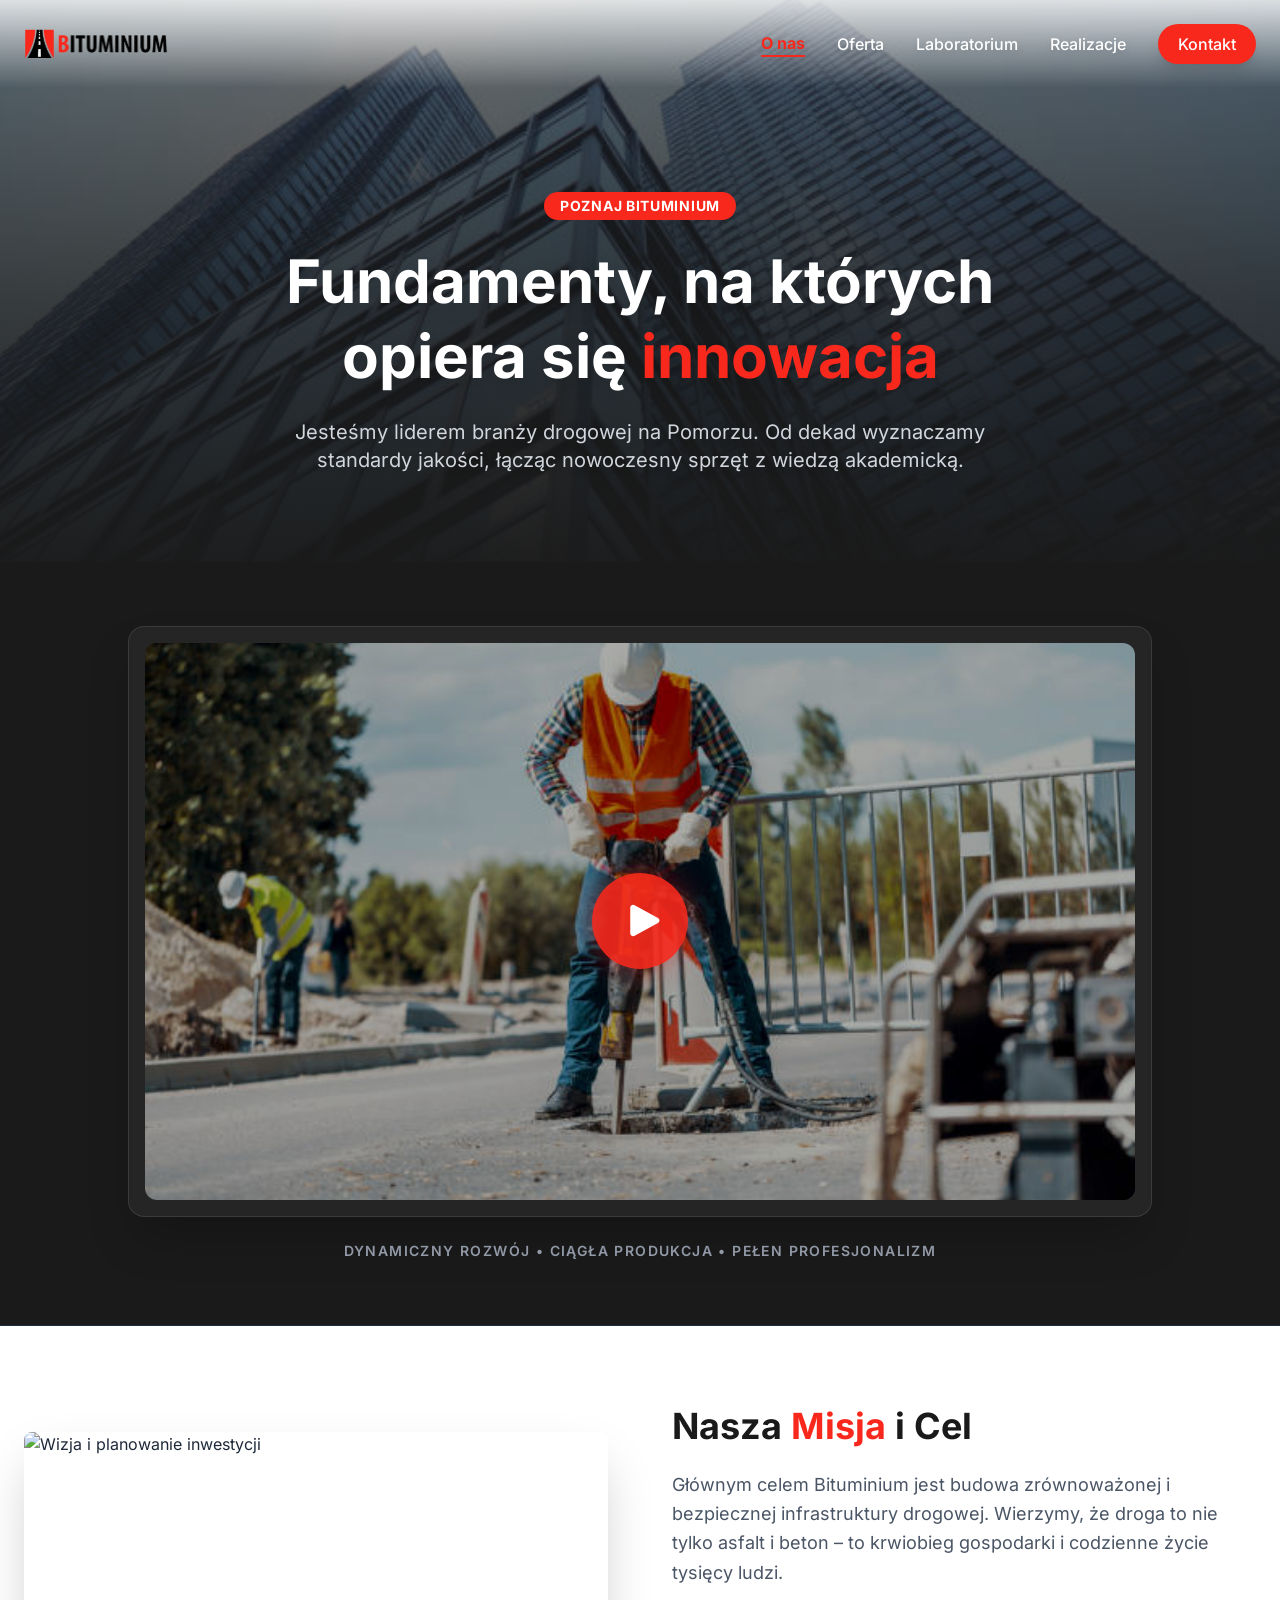
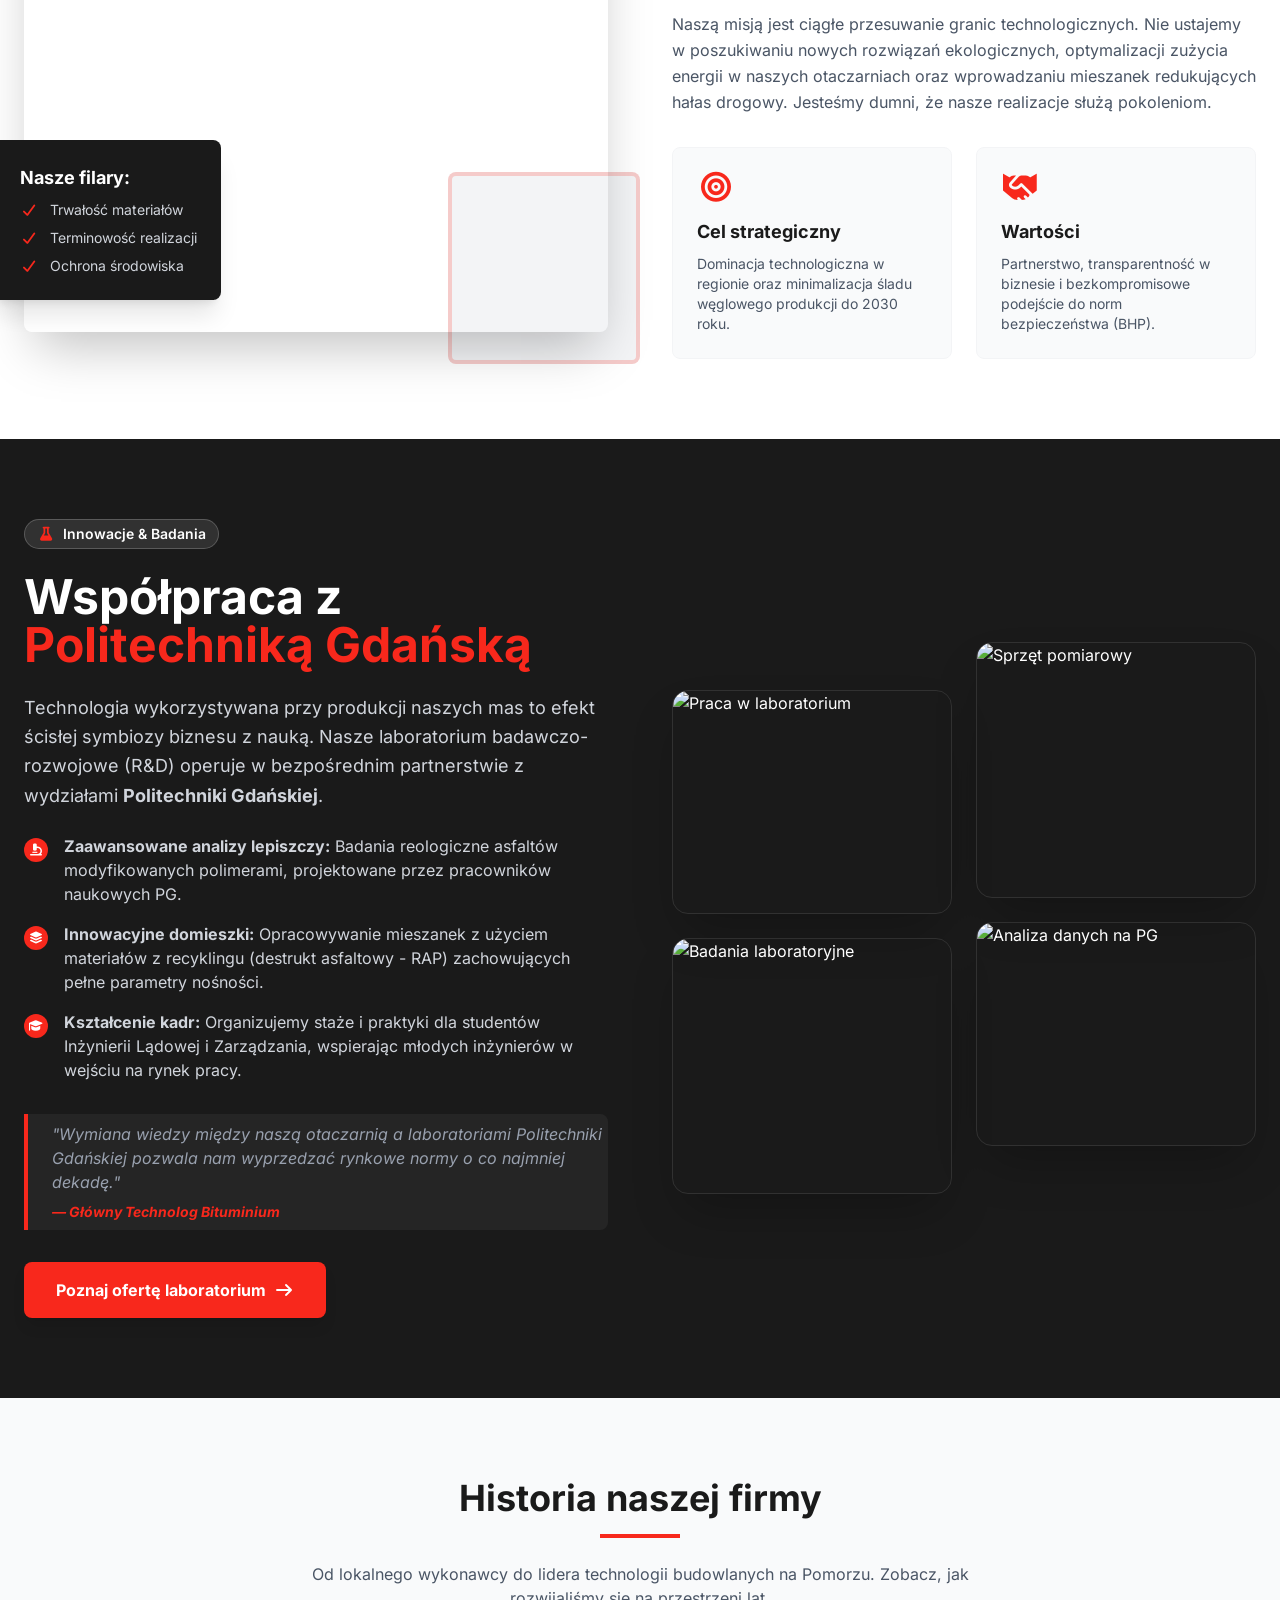
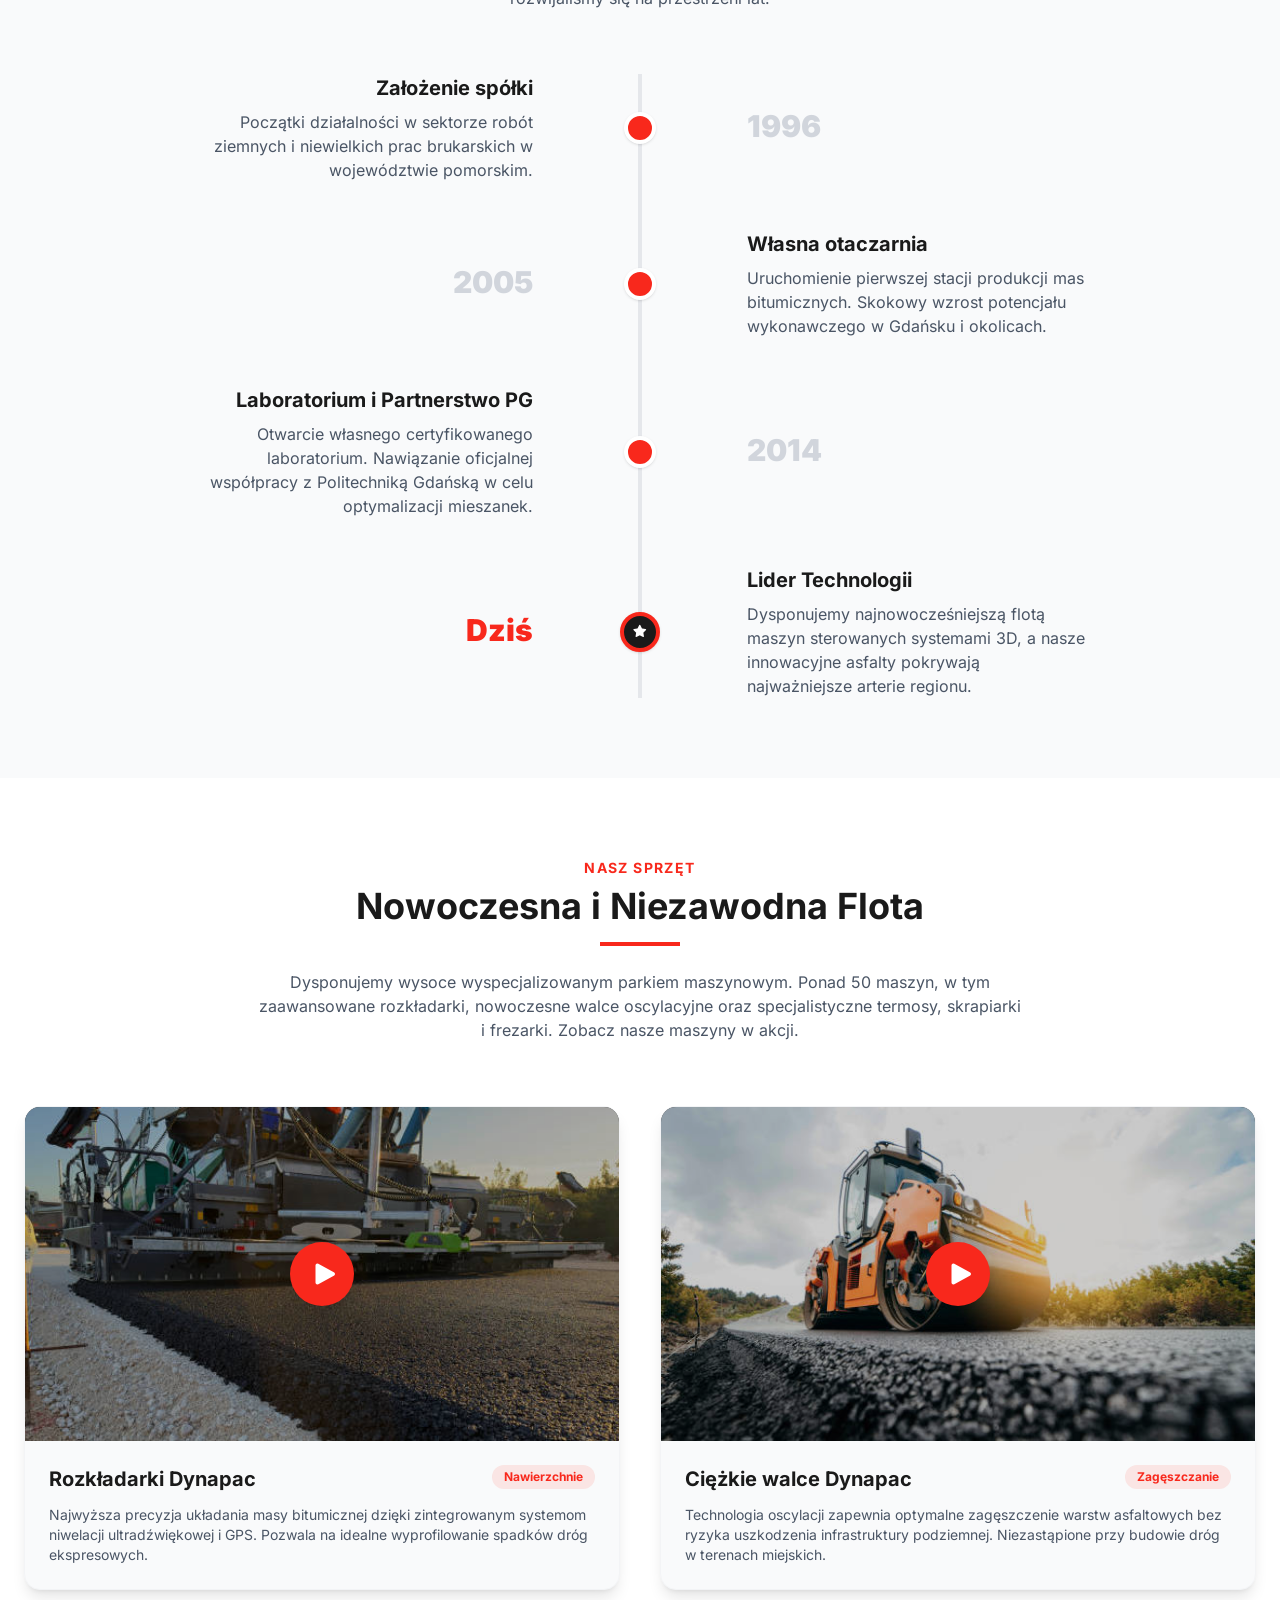
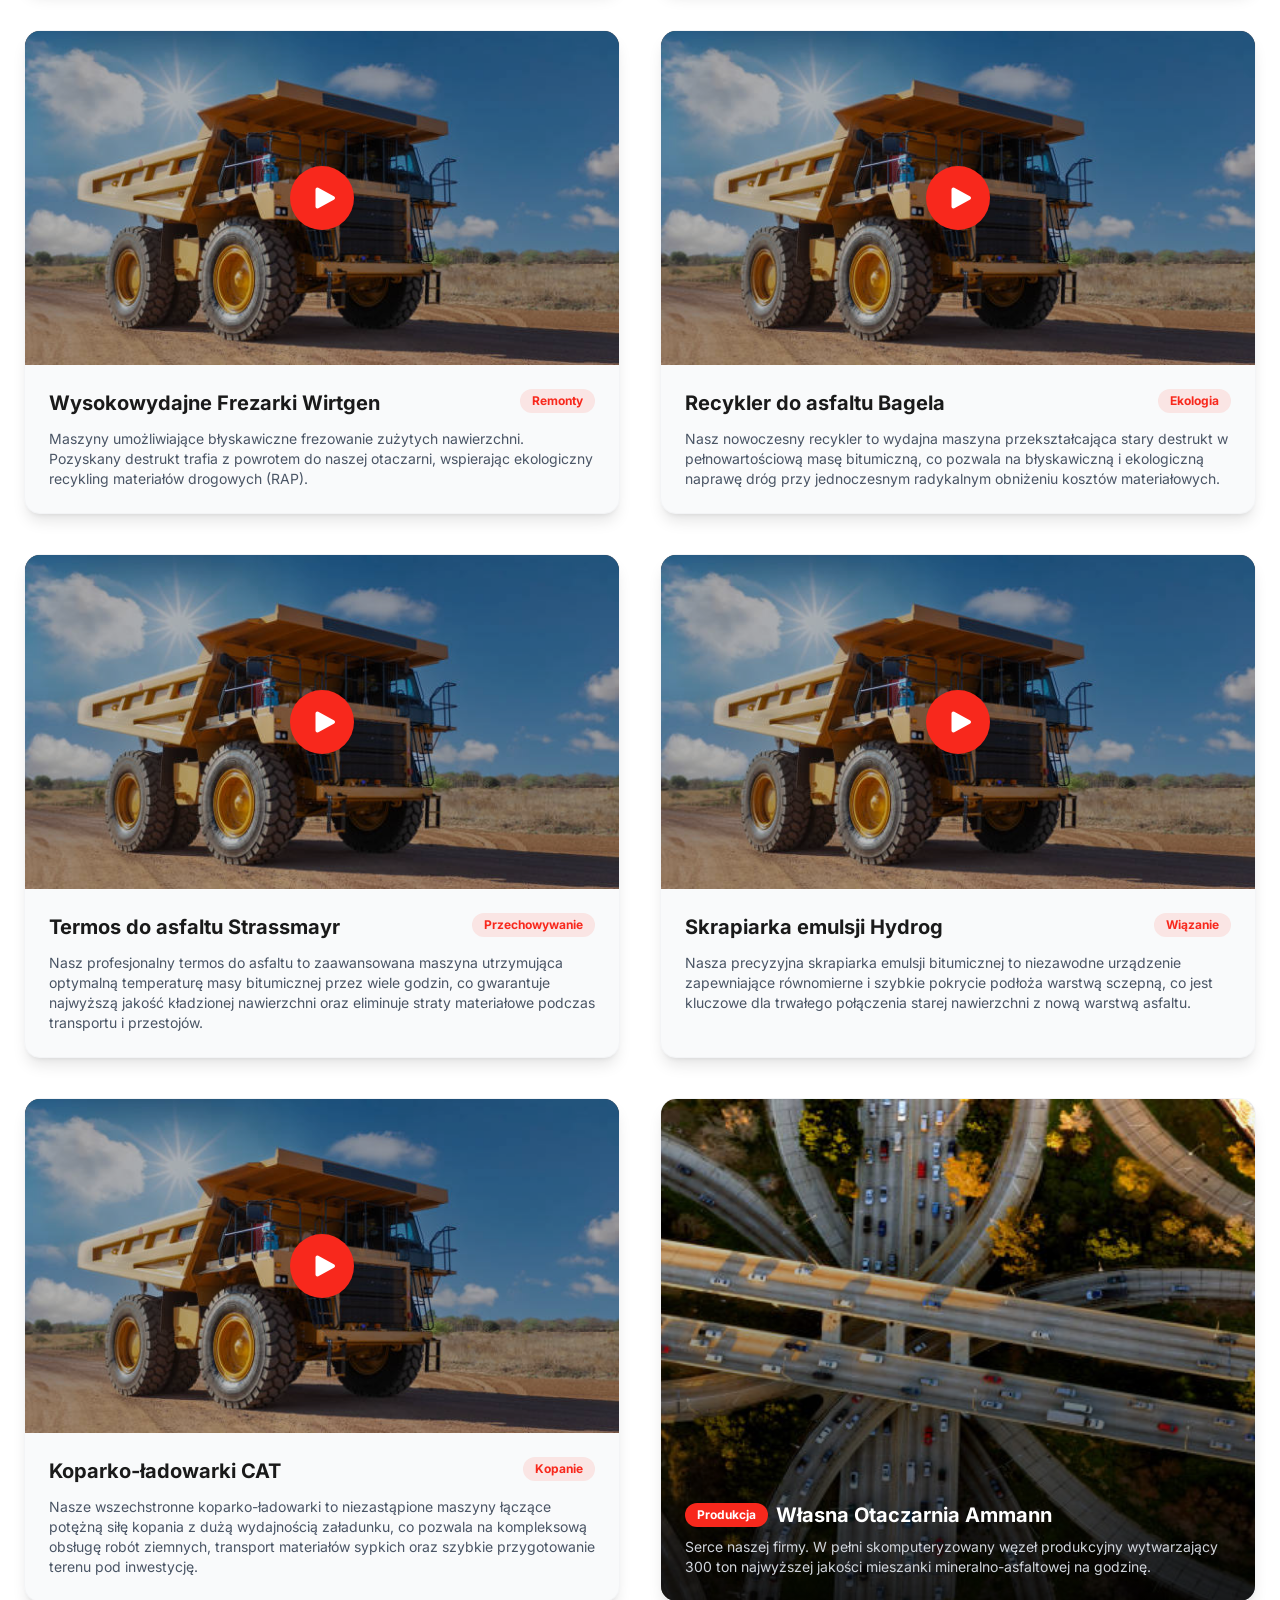
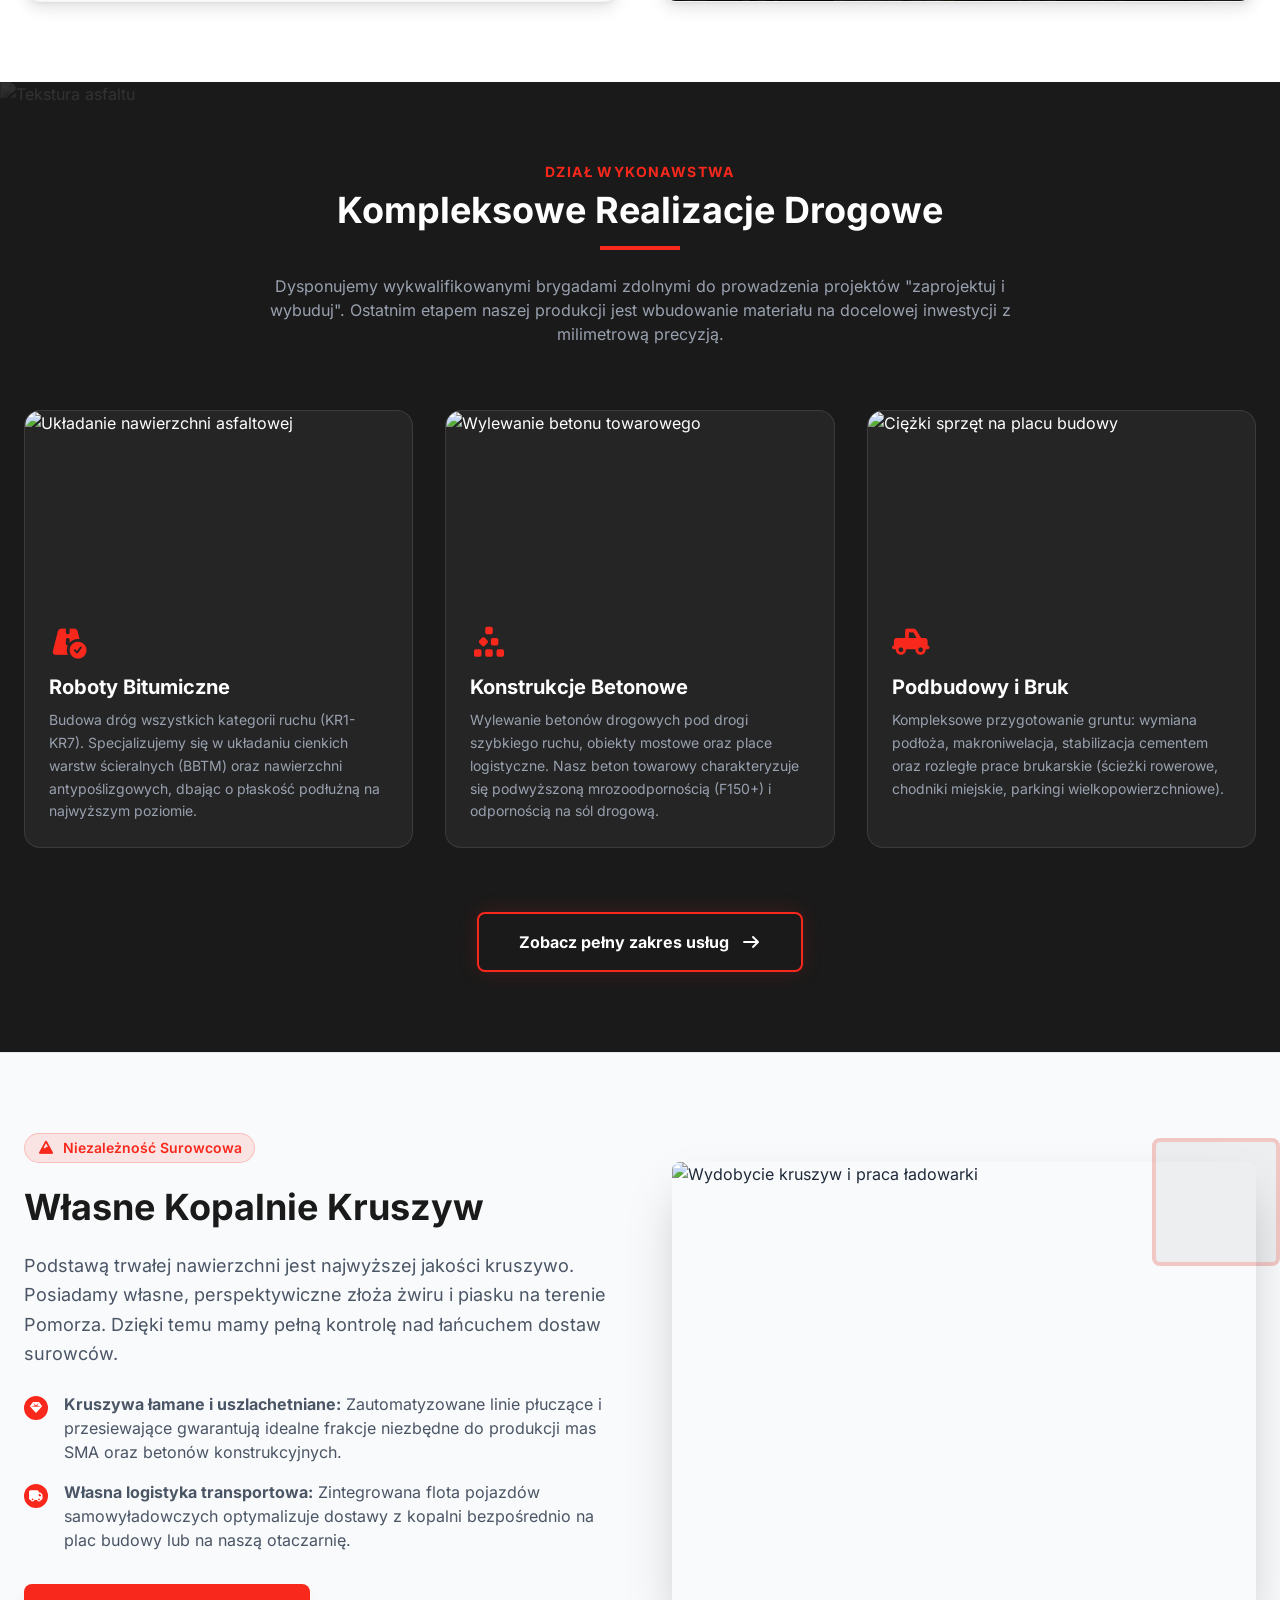
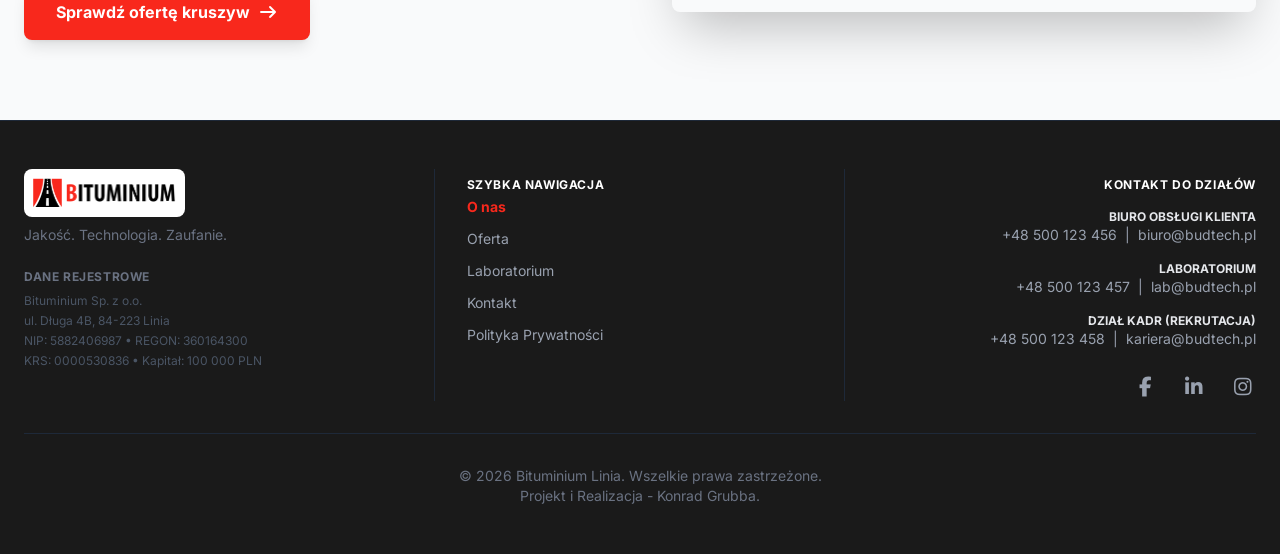
==== about.html @ 9b668a24 "Add files via upload" ====
﻿<!DOCTYPE html>
<html lang="pl">
<head>
    <meta charset="UTF-8">
    <meta name="viewport" content="width=device-width, initial-scale=1.0">
    <title>O nas | Infrastruktura i Budownictwo Drogowe</title>
    <link rel="stylesheet" href="Assets/CSS/style.css">

    <!-- Tailwind CSS (Styling Framework) -->
     <!--<script src="https://cdn.tailwindcss.com"></script>--> 
    <link rel="stylesheet" href="Assets/CSS/tailwind.css" />

    <!-- Font Awesome (Icons) -->
    <!--<link rel="stylesheet" href="https://cdnjs.cloudflare.com/ajax/libs/font-awesome/6.4.0/css/all.min.css">--> 
    <link rel="stylesheet" href="Assets/CSS/all.min.css" />

    <!-- Google Fonts (Modern, Technical Font) -->
    <!--<link href="https://fonts.googleapis.com/css2?family=Inter:wght@300;400;600;700&display=swap" rel="stylesheet">--> 
    <link rel="stylesheet" href="Assets/CSS/fonts.css" />

    <!-- Konfiguracja kolorów Tailwind -->
    <script src="Scripts/tailwind.js"></script>

    <script src="Scripts/script.js" defer></script>
    <script src="Scripts/modal.js" defer></script>

</head>
<body class="bg-white text-gray-800">

    <!-- Navigation -->
    <nav id="navbar" class="fixed w-full z-50 transition-all duration-300 bg-gradient-to-b from-white/80 to-transparent text-white py-6">
        <div class="container mx-auto px-6 flex justify-between items-center">
            <a href="index.html" class="flex items-center">
                <img src="Assets/Images/logo.png"
                     alt="Bituminium"
                     class="h-8 w-auto object-contain">
            </a>

            <!-- Desktop Menu -->
            <div class="hidden md:flex space-x-8 items-center font-medium">
                <a href="about.html" class="text-brand-red font-bold transition shadow-black drop-shadow-md border-b-2 border-brand-red">O nas</a>
                <a href="service.html" class="hover:text-brand-red transition shadow-black drop-shadow-md">Oferta</a>
                <a href="lab.html" class="hover:text-brand-red transition shadow-black drop-shadow-md">Laboratorium</a>
                <a href="gallery.html" class="hover:text-brand-red transition shadow-black drop-shadow-md">Realizacje</a>
                <a href="contact.html" class="px-5 py-2 bg-brand-red hover:bg-brand-darkRed rounded-full transition text-white shadow-lg">Kontakt</a>
            </div>

            <!-- Mobile Menu Button -->
            <button id="mobile-menu-btn" class="md:hidden text-2xl focus:outline-none">
                <i id="mobile-menu-icon" class="fa-solid fa-bars transition-transform duration-300"></i>
            </button>
        </div>

        <!-- Mobile Menu Panel -->
        <div id="mobile-menu" class="md:hidden bg-white/90 backdrop-blur-md rounded-t-2xl rounded-b-2xl w-full absolute top-full left-0 border-t border-b border-gray-200 transition-all duration-300 ease-in-out opacity-0 invisible -translate-y-4 shadow-xl">
            <div id="mobile-menu-inner" class="flex flex-col px-6 py-4 space-y-4 text-brand-black">
                <a href="about.html" class="block px-6 py-4 text-lg rounded-2xl text-brand-red font-bold bg-gray-100 transition">O nas</a>
                <a href="service.html" class="block px-6 py-4 text-lg rounded-2xl hover:text-brand-red hover:bg-gray-100 transition">Oferta</a>
                <a href="lab.html" class="block px-6 py-4 text-lg rounded-2xl hover:text-brand-red hover:bg-gray-100 transition">Laboratorium</a>
                <a href="gallery.html" class="block px-6 py-4 text-lg rounded-2xl hover:text-brand-red hover:bg-gray-100 transition">Realizacje</a>
                <a href="contact.html" class="block px-6 py-4 text-lg rounded-2xl text-white bg-brand-red font-bold text-center mt-2 transition shadow-md">Kontakt</a>
            </div>
        </div>
    </nav>

    <!-- Subpage Hero Section -->
    <header class="relative pt-32 pb-20 lg:pt-48 lg:pb-32 flex items-center justify-center text-center px-6 overflow-hidden bg-brand-black">
        <!-- Background Image with Overlay -->
        <div class="absolute inset-0 w-full h-full z-0">
            <img src="Assets/Images/budynki.jpg"
                 alt="Budowa drogi"
                 class="object-cover w-full h-full opacity-40">
            <div class="absolute inset-0 bg-gradient-to-t from-brand-black via-brand-black/60 to-transparent z-10"></div>
        </div>

        <div class="max-w-4xl text-white fade-in-section relative z-20">
            <div class="inline-block bg-brand-red text-white px-4 py-1 rounded-full text-sm font-bold mb-6 tracking-wider uppercase">Poznaj Bituminium</div>
            <h1 class="text-4xl md:text-5xl lg:text-6xl font-bold mb-6 leading-tight drop-shadow-xl">
                Fundamenty, na których opiera się <span class="text-brand-red">innowacja</span>
            </h1>
            <p class="text-gray-300 text-lg md:text-xl max-w-3xl mx-auto drop-shadow-md">
                Jesteśmy liderem branży drogowej na Pomorzu. Od dekad wyznaczamy standardy jakości, łącząc nowoczesny sprzęt z wiedzą akademicką.
            </p>
        </div>
    </header>

    <!-- Prezentacja Wideo (Dynamic Video Section) -->
    <section class="py-16 bg-brand-black border-b border-gray-800 relative z-30 -mt-10">
        <div class="container mx-auto px-6">
            <div class="max-w-5xl mx-auto bg-white/5 p-2 md:p-4 rounded-2xl shadow-2xl backdrop-blur-sm border border-white/10">
                <!-- 16:9 Responsive Video Container with Thumbnail -->
                <div class="relative w-full overflow-hidden rounded-xl pt-[56.25%] bg-black cursor-pointer group" onclick="loadVideo(this, 'https://www.youtube.com/embed/Pn28L7iglq0?si=2M1fNhFMRbNWjiaP?autoplay=1&rel=0')">
                    <img src="Assets/Images/robotnik.jpg"
                         alt="Miniaturka wideo korporacyjnego"
                         class="absolute top-0 left-0 w-full h-full object-cover opacity-70 group-hover:opacity-50 transition duration-500 group-hover:scale-105">

                    <div class="absolute inset-0 flex items-center justify-center z-10">
                        <div class="w-20 h-20 md:w-24 md:h-24 bg-brand-red/90 text-white rounded-full flex items-center justify-center text-3xl md:text-4xl shadow-[0_0_30px_rgba(220,38,38,0.5)] transform group-hover:scale-110 transition duration-300">
                            <i class="fa-solid fa-play ml-2"></i>
                        </div>
                    </div>
                </div>
            </div>
            <p class="text-center text-gray-400 mt-6 text-sm uppercase tracking-widest font-semibold">Dynamiczny rozwój • Ciągła produkcja • Pełen profesjonalizm</p>
        </div>
    </section>

    <!-- Misja i Cel -->
    <section class="py-20 bg-white">
        <div class="container mx-auto px-6">
            <div class="flex flex-col lg:flex-row items-center gap-16">
                <!-- Wizualizacja -->
                <div class="lg:w-1/2 w-full fade-in-section">
                    <div class="relative">
                        <img src="https://images.unsplash.com/photo-1503387762-592deb58ef4e?q=80&w=1000&auto=format&fit=crop"
                             alt="Wizja i planowanie inwestycji"
                             class="rounded-lg shadow-2xl w-full object-cover h-[500px]">
                        <div class="absolute -bottom-8 -right-8 w-48 h-48 bg-gray-100 rounded-lg -z-10 hidden md:block border-4 border-brand-red/20"></div>

                        <!-- Pływający box z wartościami -->
                        <div class="absolute bottom-8 -left-8 bg-brand-black text-white p-6 rounded-lg shadow-xl hidden md:block border-l-4 border-brand-red">
                            <h4 class="font-bold text-lg mb-2">Nasze filary:</h4>
                            <ul class="space-y-2 text-sm text-gray-300">
                                <li><i class="fa-solid fa-check text-brand-red mr-2"></i> Trwałość materiałów</li>
                                <li><i class="fa-solid fa-check text-brand-red mr-2"></i> Terminowość realizacji</li>
                                <li><i class="fa-solid fa-check text-brand-red mr-2"></i> Ochrona środowiska</li>
                            </ul>
                        </div>
                    </div>
                </div>

                <!-- Treść -->
                <div class="lg:w-1/2 w-full fade-in-section delay-100">
                    <h2 class="text-3xl md:text-4xl font-bold mb-6 text-brand-black">Nasza <span class="text-brand-red">Misja</span> i Cel</h2>
                    <p class="text-gray-600 mb-6 leading-relaxed text-lg">
                        Głównym celem Bituminium jest budowa zrównoważonej i bezpiecznej infrastruktury drogowej. Wierzymy, że droga to nie tylko asfalt i beton – to krwiobieg gospodarki i codzienne życie tysięcy ludzi.
                    </p>
                    <p class="text-gray-600 mb-8 leading-relaxed">
                        Naszą misją jest ciągłe przesuwanie granic technologicznych. Nie ustajemy w poszukiwaniu nowych rozwiązań ekologicznych, optymalizacji zużycia energii w naszych otaczarniach oraz wprowadzaniu mieszanek redukujących hałas drogowy. Jesteśmy dumni, że nasze realizacje służą pokoleniom.
                    </p>

                    <div class="grid grid-cols-2 gap-6">
                        <div class="bg-gray-50 p-6 rounded-lg border border-gray-100">
                            <i class="fa-solid fa-bullseye text-3xl text-brand-red mb-4"></i>
                            <h3 class="font-bold text-lg mb-2 text-brand-black">Cel strategiczny</h3>
                            <p class="text-sm text-gray-600">Dominacja technologiczna w regionie oraz minimalizacja śladu węglowego produkcji do 2030 roku.</p>
                        </div>
                        <div class="bg-gray-50 p-6 rounded-lg border border-gray-100">
                            <i class="fa-solid fa-handshake text-3xl text-brand-red mb-4"></i>
                            <h3 class="font-bold text-lg mb-2 text-brand-black">Wartości</h3>
                            <p class="text-sm text-gray-600">Partnerstwo, transparentność w biznesie i bezkompromisowe podejście do norm bezpieczeństwa (BHP).</p>
                        </div>
                    </div>
                </div>
            </div>
        </div>
    </section>

    <!-- Technologia i Laboratorium (Współpraca z PG) -->
    <section class="py-20 relative bg-brand-black overflow-hidden text-white">
        <!-- Tło -->
        <div class="absolute inset-0 z-0 opacity-20 pointer-events-none">
            <img src="https://images.unsplash.com/photo-1581093458791-9f3c3900df4b?q=80&w=2000&auto=format&fit=crop"
                 class="w-full h-full object-cover mix-blend-overlay"
                 alt="Laboratorium badawcze">
            <div class="absolute inset-0 bg-gradient-to-r from-brand-black via-brand-black to-transparent"></div>
        </div>

        <div class="container mx-auto px-6 relative z-10">
            <div class="flex flex-col lg:flex-row gap-16 items-center">

                <div class="lg:w-1/2 fade-in-section">
                    <div class="inline-flex items-center gap-2 px-3 py-1 bg-white/10 border border-white/20 rounded-full text-sm font-semibold mb-6">
                        <i class="fa-solid fa-flask text-brand-red"></i> Innowacje & Badania
                    </div>
                    <h2 class="text-3xl md:text-5xl font-bold mb-6">Współpraca z <span class="text-brand-red">Politechniką Gdańską</span></h2>

                    <p class="text-gray-300 mb-6 leading-relaxed text-lg">
                        Technologia wykorzystywana przy produkcji naszych mas to efekt ścisłej symbiozy biznesu z nauką. Nasze laboratorium badawczo-rozwojowe (R&D) operuje w bezpośrednim partnerstwie z wydziałami <strong>Politechniki Gdańskiej</strong>.
                    </p>

                    <ul class="space-y-4 mb-8 text-gray-300">
                        <li class="flex items-start">
                            <div class="w-6 h-6 rounded-full bg-brand-red flex items-center justify-center mt-1 mr-4 shrink-0">
                                <i class="fa-solid fa-microscope text-xs text-white"></i>
                            </div>
                            <span><strong>Zaawansowane analizy lepiszczy:</strong> Badania reologiczne asfaltów modyfikowanych polimerami, projektowane przez pracowników naukowych PG.</span>
                        </li>
                        <li class="flex items-start">
                            <div class="w-6 h-6 rounded-full bg-brand-red flex items-center justify-center mt-1 mr-4 shrink-0">
                                <i class="fa-solid fa-layer-group text-xs text-white"></i>
                            </div>
                            <span><strong>Innowacyjne domieszki:</strong> Opracowywanie mieszanek z użyciem materiałów z recyklingu (destrukt asfaltowy - RAP) zachowujących pełne parametry nośności.</span>
                        </li>
                        <li class="flex items-start">
                            <div class="w-6 h-6 rounded-full bg-brand-red flex items-center justify-center mt-1 mr-4 shrink-0">
                                <i class="fa-solid fa-graduation-cap text-xs text-white"></i>
                            </div>
                            <span><strong>Kształcenie kadr:</strong> Organizujemy staże i praktyki dla studentów Inżynierii Lądowej i Zarządzania, wspierając młodych inżynierów w wejściu na rynek pracy.</span>
                        </li>
                    </ul>

                    <blockquote class="border-l-4 border-brand-red pl-6 py-2 italic text-gray-400 bg-white/5 rounded-r-lg">
                        "Wymiana wiedzy między naszą otaczarnią a laboratoriami Politechniki Gdańskiej pozwala nam wyprzedzać rynkowe normy o co najmniej dekadę."
                        <footer class="mt-2 text-sm text-brand-red font-bold">— Główny Technolog Bituminium</footer>
                    </blockquote>

                    <!-- Nowy przycisk CTA dla Laboratorium -->
                    <div class="mt-8">
                        <a href="lab.html" class="inline-flex items-center gap-2 px-8 py-4 bg-brand-red hover:bg-brand-darkRed text-white rounded-lg font-bold transition shadow-lg hover:-translate-y-1">
                            Poznaj ofertę laboratorium <i class="fa-solid fa-arrow-right"></i>
                        </a>
                    </div>
                </div>

                <div class="lg:w-1/2 w-full fade-in-section delay-100">
                    <!-- Nowy ulepszony układ na 4 zdjęcia (Staggered Grid) -->
                    <div class="grid grid-cols-2 gap-4 sm:gap-6 items-center">
                        <!-- Lewa kolumna (obniżona) -->
                        <div class="flex flex-col gap-4 sm:gap-6 pt-8 sm:pt-12">
                            <img src="https://images.unsplash.com/photo-1581093450021-4a7360e9a6b5?q=80&w=600&auto=format&fit=crop" alt="Praca w laboratorium" class="rounded-2xl shadow-2xl h-40 sm:h-56 object-cover w-full border border-white/10 transition-transform duration-500 hover:scale-105">
                            <img src="https://images.unsplash.com/photo-1532094349884-543bc11b234d?q=80&w=600&auto=format&fit=crop" alt="Badania laboratoryjne" class="rounded-2xl shadow-2xl h-48 sm:h-64 object-cover w-full border border-white/10 transition-transform duration-500 hover:scale-105">
                        </div>
                        <!-- Prawa kolumna (podniesiona) -->
                        <div class="flex flex-col gap-4 sm:gap-6 pb-8 sm:pb-12">
                            <img src="https://images.unsplash.com/photo-1579154204601-01588f351e67?q=80&w=600&auto=format&fit=crop" alt="Sprzęt pomiarowy" class="rounded-2xl shadow-2xl h-48 sm:h-64 object-cover w-full border border-white/10 transition-transform duration-500 hover:scale-105">
                            <img src="https://images.unsplash.com/photo-1581093588401-fbb62a02f120?q=80&w=600&auto=format&fit=crop" alt="Analiza danych na PG" class="rounded-2xl shadow-2xl h-40 sm:h-56 object-cover w-full border border-white/10 transition-transform duration-500 hover:scale-105">
                        </div>
                    </div>
                </div>

            </div>
        </div>
    </section>

    <!-- Historia Firmy (Timeline) -->
    <section class="py-20 bg-gray-50">
        <div class="container mx-auto px-6">
            <div class="text-center mb-16 fade-in-section">
                <h2 class="text-3xl md:text-4xl font-bold text-brand-black mb-4">Historia naszej firmy</h2>
                <div class="w-20 h-1 bg-brand-red mx-auto mb-6"></div>
                <p class="text-gray-600 max-w-2xl mx-auto">Od lokalnego wykonawcy do lidera technologii budowlanych na Pomorzu. Zobacz, jak rozwijaliśmy się na przestrzeni lat.</p>
            </div>

            <div class="max-w-4xl mx-auto relative fade-in-section">
                <!-- Vertical Line -->
                <div class="absolute left-4 md:left-1/2 transform md:-translate-x-1/2 h-full w-1 bg-gray-200 z-0"></div>

                <!-- Timeline Item 1 -->
                <div class="relative z-10 mb-12 flex flex-col md:flex-row items-center justify-between w-full">
                    <div class="hidden md:block md:w-5/12 text-right pr-8">
                        <h3 class="text-xl font-bold text-brand-black">Założenie spółki</h3>
                        <p class="text-gray-600 mt-2">Początki działalności w sektorze robót ziemnych i niewielkich prac brukarskich w województwie pomorskim.</p>
                    </div>
                    <div class="w-8 h-8 rounded-full bg-brand-red border-4 border-white shadow flex items-center justify-center shrink-0 absolute left-0 md:left-1/2 transform -translate-x-0 md:-translate-x-1/2"></div>
                    <div class="ml-12 md:ml-0 md:w-5/12 md:pl-8 text-left">
                        <span class="text-3xl font-black text-gray-300 block mb-1">1996</span>
                        <div class="md:hidden">
                            <h3 class="text-xl font-bold text-brand-black">Założenie spółki</h3>
                            <p class="text-gray-600 mt-2">Początki działalności w sektorze robót ziemnych i niewielkich prac brukarskich.</p>
                        </div>
                    </div>
                </div>

                <!-- Timeline Item 2 -->
                <div class="relative z-10 mb-12 flex flex-col md:flex-row items-center justify-between w-full">
                    <div class="ml-12 md:ml-0 md:w-5/12 text-left md:text-right md:pr-8 order-2 md:order-1">
                        <span class="text-3xl font-black text-gray-300 block mb-1">2005</span>
                        <div class="md:hidden">
                            <h3 class="text-xl font-bold text-brand-black">Własna otaczarnia</h3>
                            <p class="text-gray-600 mt-2">Uruchomienie pierwszej stacji produkcji mas bitumicznych. Skokowy wzrost potencjału wykonawczego.</p>
                        </div>
                    </div>
                    <div class="w-8 h-8 rounded-full bg-brand-red border-4 border-white shadow flex items-center justify-center shrink-0 absolute left-0 md:left-1/2 transform -translate-x-0 md:-translate-x-1/2 order-1 md:order-2"></div>
                    <div class="hidden md:block md:w-5/12 pl-8 text-left order-3">
                        <h3 class="text-xl font-bold text-brand-black">Własna otaczarnia</h3>
                        <p class="text-gray-600 mt-2">Uruchomienie pierwszej stacji produkcji mas bitumicznych. Skokowy wzrost potencjału wykonawczego w Gdańsku i okolicach.</p>
                    </div>
                </div>

                <!-- Timeline Item 3 -->
                <div class="relative z-10 mb-12 flex flex-col md:flex-row items-center justify-between w-full">
                    <div class="hidden md:block md:w-5/12 text-right pr-8">
                        <h3 class="text-xl font-bold text-brand-black">Laboratorium i Partnerstwo PG</h3>
                        <p class="text-gray-600 mt-2">Otwarcie własnego certyfikowanego laboratorium. Nawiązanie oficjalnej współpracy z Politechniką Gdańską w celu optymalizacji mieszanek.</p>
                    </div>
                    <div class="w-8 h-8 rounded-full bg-brand-red border-4 border-white shadow flex items-center justify-center shrink-0 absolute left-0 md:left-1/2 transform -translate-x-0 md:-translate-x-1/2"></div>
                    <div class="ml-12 md:ml-0 md:w-5/12 md:pl-8 text-left">
                        <span class="text-3xl font-black text-gray-300 block mb-1">2014</span>
                        <div class="md:hidden">
                            <h3 class="text-xl font-bold text-brand-black">Laboratorium i Partnerstwo PG</h3>
                            <p class="text-gray-600 mt-2">Otwarcie certyfikowanego laboratorium i współpraca z Politechniką Gdańską.</p>
                        </div>
                    </div>
                </div>

                <!-- Timeline Item 4 (Obecnie) -->
                <div class="relative z-10 flex flex-col md:flex-row items-center justify-between w-full">
                    <div class="ml-12 md:ml-0 md:w-5/12 text-left md:text-right md:pr-8 order-2 md:order-1">
                        <span class="text-3xl font-black text-brand-red block mb-1">Dziś</span>
                        <div class="md:hidden">
                            <h3 class="text-xl font-bold text-brand-black">Lider Technologii</h3>
                            <p class="text-gray-600 mt-2">Dysponujemy najnowocześniejszą flotą maszyn, a nasze asfalty pokrywają najważniejsze arterie regionu.</p>
                        </div>
                    </div>
                    <div class="w-10 h-10 rounded-full bg-brand-black border-4 border-brand-red shadow flex items-center justify-center shrink-0 absolute left-[-4px] md:left-1/2 transform -translate-x-0 md:-translate-x-1/2 order-1 md:order-2">
                        <i class="fa-solid fa-star text-white text-xs"></i>
                    </div>
                    <div class="hidden md:block md:w-5/12 pl-8 text-left order-3">
                        <h3 class="text-xl font-bold text-brand-black">Lider Technologii</h3>
                        <p class="text-gray-600 mt-2">Dysponujemy najnowocześniejszą flotą maszyn sterowanych systemami 3D, a nasze innowacyjne asfalty pokrywają najważniejsze arterie regionu.</p>
                    </div>
                </div>
            </div>
        </div>
    </section>

    <!-- Flota Maszyn (Videos Grid) -->
    <section class="py-20 bg-white">
        <div class="container mx-auto px-6">
            <div class="text-center mb-16 fade-in-section">
                <span class="text-brand-red font-bold uppercase tracking-widest text-sm mb-2 block">Nasz Sprzęt</span>
                <h2 class="text-3xl md:text-4xl font-bold text-brand-black mb-4">Nowoczesna i Niezawodna Flota</h2>
                <div class="w-20 h-1 bg-brand-red mx-auto mb-6"></div>
                <p class="text-gray-600 max-w-3xl mx-auto">
                    Dysponujemy wysoce wyspecjalizowanym parkiem maszynowym. Ponad 50 maszyn, w tym zaawansowane rozkładarki, nowoczesne walce oscylacyjne oraz specjalistyczne termosy, skrapiarki i frezarki. Zobacz nasze maszyny w akcji.
                </p>
            </div>

            <div class="grid grid-cols-1 lg:grid-cols-2 gap-10">

                <!-- Video Item 1 -->
                <div class="bg-gray-50 rounded-2xl overflow-hidden shadow-lg border border-gray-100 fade-in-section">
                    <div class="relative w-full overflow-hidden pt-[56.25%] bg-black cursor-pointer group" onclick="loadVideo(this, 'https://www.youtube.com/embed/Pn28L7iglq0?si=2M1fNhFMRbNWjiaP')">
                        <img src="Assets/Images/asfaltowka.jpg"
                             alt="Rozściełacz Vögele"
                             class="absolute top-0 left-0 w-full h-full object-cover opacity-80 group-hover:opacity-60 transition duration-500 group-hover:scale-105">
                        <div class="absolute inset-0 flex items-center justify-center z-10">
                            <div class="w-16 h-16 bg-brand-red text-white rounded-full flex items-center justify-center text-2xl shadow-lg transform group-hover:scale-110 transition duration-300">
                                <i class="fa-solid fa-play ml-1"></i>
                            </div>
                        </div>
                    </div>
                    <div class="p-6">
                        <div class="flex justify-between items-start mb-3">
                            <h3 class="text-xl font-bold text-brand-black">Rozkładarki Dynapac</h3>
                            <span class="px-3 py-1 bg-brand-red/10 text-brand-red text-xs font-bold rounded-full">Nawierzchnie</span>
                        </div>
                        <p class="text-gray-600 text-sm">
                            Najwyższa precyzja układania masy bitumicznej dzięki zintegrowanym systemom niwelacji ultradźwiękowej i GPS. Pozwala na idealne wyprofilowanie spadków dróg ekspresowych.
                        </p>
                    </div>
                </div>

                <!-- Video Item 2 -->
                <div class="bg-gray-50 rounded-2xl overflow-hidden shadow-lg border border-gray-100 fade-in-section delay-100">
                    <div class="relative w-full overflow-hidden pt-[56.25%] bg-black cursor-pointer group" onclick="loadVideo(this, 'https://www.youtube.com/embed/Pn28L7iglq0?si=2M1fNhFMRbNWjiaP')">
                        <img src="Assets/Images/walec.jpg"
                             alt="Walec drogowy"
                             class="absolute top-0 left-0 w-full h-full object-cover opacity-80 group-hover:opacity-60 transition duration-500 group-hover:scale-105">
                        <div class="absolute inset-0 flex items-center justify-center z-10">
                            <div class="w-16 h-16 bg-brand-red text-white rounded-full flex items-center justify-center text-2xl shadow-lg transform group-hover:scale-110 transition duration-300">
                                <i class="fa-solid fa-play ml-1"></i>
                            </div>
                        </div>
                    </div>
                    <div class="p-6">
                        <div class="flex justify-between items-start mb-3">
                            <h3 class="text-xl font-bold text-brand-black">Ciężkie walce Dynapac</h3>
                            <span class="px-3 py-1 bg-brand-red/10 text-brand-red text-xs font-bold rounded-full">Zagęszczanie</span>
                        </div>
                        <p class="text-gray-600 text-sm">
                            Technologia oscylacji zapewnia optymalne zagęszczenie warstw asfaltowych bez ryzyka uszkodzenia infrastruktury podziemnej. Niezastąpione przy budowie dróg w terenach miejskich.
                        </p>
                    </div>
                </div>

                <!-- Video Item 3 -->
                <div class="bg-gray-50 rounded-2xl overflow-hidden shadow-lg border border-gray-100 fade-in-section">
                    <div class="relative w-full overflow-hidden pt-[56.25%] bg-black cursor-pointer group" onclick="loadVideo(this, 'https://www.youtube.com/embed/Pn28L7iglq0?si=2M1fNhFMRbNWjiaP')">
                        <img src="Assets/Images/wywrotka.jpg"
                             alt="Frezarka drogowa"
                             class="absolute top-0 left-0 w-full h-full object-cover opacity-80 group-hover:opacity-60 transition duration-500 group-hover:scale-105">
                        <div class="absolute inset-0 flex items-center justify-center z-10">
                            <div class="w-16 h-16 bg-brand-red text-white rounded-full flex items-center justify-center text-2xl shadow-lg transform group-hover:scale-110 transition duration-300">
                                <i class="fa-solid fa-play ml-1"></i>
                            </div>
                        </div>
                    </div>
                    <div class="p-6">
                        <div class="flex justify-between items-start mb-3">
                            <h3 class="text-xl font-bold text-brand-black">Wysokowydajne Frezarki Wirtgen</h3>
                            <span class="px-3 py-1 bg-brand-red/10 text-brand-red text-xs font-bold rounded-full">Remonty</span>
                        </div>
                        <p class="text-gray-600 text-sm">
                            Maszyny umożliwiające błyskawiczne frezowanie zużytych nawierzchni. Pozyskany destrukt trafia z powrotem do naszej otaczarni, wspierając ekologiczny recykling materiałów drogowych (RAP).
                        </p>
                    </div>
                </div>

                <!-- Video Item 4 -->
                <div class="bg-gray-50 rounded-2xl overflow-hidden shadow-lg border border-gray-100 fade-in-section">
                    <div class="relative w-full overflow-hidden pt-[56.25%] bg-black cursor-pointer group" onclick="loadVideo(this, 'https://www.youtube.com/embed/Pn28L7iglq0?si=2M1fNhFMRbNWjiaP')">
                        <img src="Assets/Images/wywrotka.jpg"
                             alt="Frezarka drogowa"
                             class="absolute top-0 left-0 w-full h-full object-cover opacity-80 group-hover:opacity-60 transition duration-500 group-hover:scale-105">
                        <div class="absolute inset-0 flex items-center justify-center z-10">
                            <div class="w-16 h-16 bg-brand-red text-white rounded-full flex items-center justify-center text-2xl shadow-lg transform group-hover:scale-110 transition duration-300">
                                <i class="fa-solid fa-play ml-1"></i>
                            </div>
                        </div>
                    </div>
                    <div class="p-6">
                        <div class="flex justify-between items-start mb-3">
                            <h3 class="text-xl font-bold text-brand-black">Recykler do asfaltu Bagela</h3>
                            <span class="px-3 py-1 bg-brand-red/10 text-brand-red text-xs font-bold rounded-full">Ekologia</span>
                        </div>
                        <p class="text-gray-600 text-sm">
                            Nasz nowoczesny recykler to wydajna maszyna przekształcająca stary destrukt w pełnowartościową masę bitumiczną, co pozwala na błyskawiczną i ekologiczną naprawę dróg przy jednoczesnym radykalnym obniżeniu kosztów materiałowych.
                        </p>
                    </div>
                </div>

                <!-- Video Item 5 -->
                <div class="bg-gray-50 rounded-2xl overflow-hidden shadow-lg border border-gray-100 fade-in-section">
                    <div class="relative w-full overflow-hidden pt-[56.25%] bg-black cursor-pointer group" onclick="loadVideo(this, 'https://www.youtube.com/embed/Pn28L7iglq0?si=2M1fNhFMRbNWjiaP')">
                        <img src="Assets/Images/wywrotka.jpg"
                             alt="Frezarka drogowa"
                             class="absolute top-0 left-0 w-full h-full object-cover opacity-80 group-hover:opacity-60 transition duration-500 group-hover:scale-105">
                        <div class="absolute inset-0 flex items-center justify-center z-10">
                            <div class="w-16 h-16 bg-brand-red text-white rounded-full flex items-center justify-center text-2xl shadow-lg transform group-hover:scale-110 transition duration-300">
                                <i class="fa-solid fa-play ml-1"></i>
                            </div>
                        </div>
                    </div>
                    <div class="p-6">
                        <div class="flex justify-between items-start mb-3">
                            <h3 class="text-xl font-bold text-brand-black">Termos do asfaltu Strassmayr</h3>
                            <span class="px-3 py-1 bg-brand-red/10 text-brand-red text-xs font-bold rounded-full">Przechowywanie</span>
                        </div>
                        <p class="text-gray-600 text-sm">
                            Nasz profesjonalny termos do asfaltu to zaawansowana maszyna utrzymująca optymalną temperaturę masy bitumicznej przez wiele godzin, co gwarantuje najwyższą jakość kładzionej nawierzchni oraz eliminuje straty materiałowe podczas transportu i przestojów.
                        </p>
                    </div>
                </div>

                <!-- Video Item 6 -->
                <div class="bg-gray-50 rounded-2xl overflow-hidden shadow-lg border border-gray-100 fade-in-section">
                    <div class="relative w-full overflow-hidden pt-[56.25%] bg-black cursor-pointer group" onclick="loadVideo(this, 'https://www.youtube.com/embed/Pn28L7iglq0?si=2M1fNhFMRbNWjiaP')">
                        <img src="Assets/Images/wywrotka.jpg"
                             alt="Frezarka drogowa"
                             class="absolute top-0 left-0 w-full h-full object-cover opacity-80 group-hover:opacity-60 transition duration-500 group-hover:scale-105">
                        <div class="absolute inset-0 flex items-center justify-center z-10">
                            <div class="w-16 h-16 bg-brand-red text-white rounded-full flex items-center justify-center text-2xl shadow-lg transform group-hover:scale-110 transition duration-300">
                                <i class="fa-solid fa-play ml-1"></i>
                            </div>
                        </div>
                    </div>
                    <div class="p-6">
                        <div class="flex justify-between items-start mb-3">
                            <h3 class="text-xl font-bold text-brand-black">Skrapiarka emulsji Hydrog</h3>
                            <span class="px-3 py-1 bg-brand-red/10 text-brand-red text-xs font-bold rounded-full">Wiązanie</span>
                        </div>
                        <p class="text-gray-600 text-sm">
                            Nasza precyzyjna skrapiarka emulsji bitumicznej to niezawodne urządzenie zapewniające równomierne i szybkie pokrycie podłoża warstwą sczepną, co jest kluczowe dla trwałego połączenia starej nawierzchni z nową warstwą asfaltu.
                        </p>
                    </div>
                </div>

                <!-- Video Item 7 -->
                <div class="bg-gray-50 rounded-2xl overflow-hidden shadow-lg border border-gray-100 fade-in-section">
                    <div class="relative w-full overflow-hidden pt-[56.25%] bg-black cursor-pointer group" onclick="loadVideo(this, 'https://www.youtube.com/embed/Pn28L7iglq0?si=2M1fNhFMRbNWjiaP')">
                        <img src="Assets/Images/wywrotka.jpg"
                             alt="Frezarka drogowa"
                             class="absolute top-0 left-0 w-full h-full object-cover opacity-80 group-hover:opacity-60 transition duration-500 group-hover:scale-105">
                        <div class="absolute inset-0 flex items-center justify-center z-10">
                            <div class="w-16 h-16 bg-brand-red text-white rounded-full flex items-center justify-center text-2xl shadow-lg transform group-hover:scale-110 transition duration-300">
                                <i class="fa-solid fa-play ml-1"></i>
                            </div>
                        </div>
                    </div>
                    <div class="p-6">
                        <div class="flex justify-between items-start mb-3">
                            <h3 class="text-xl font-bold text-brand-black">Koparko-ładowarki CAT</h3>
                            <span class="px-3 py-1 bg-brand-red/10 text-brand-red text-xs font-bold rounded-full">Kopanie</span>
                        </div>
                        <p class="text-gray-600 text-sm">
                            Nasze wszechstronne koparko-ładowarki to niezastąpione maszyny łączące potężną siłę kopania z dużą wydajnością załadunku, co pozwala na kompleksową obsługę robót ziemnych, transport materiałów sypkich oraz szybkie przygotowanie terenu pod inwestycję.
                        </p>
                    </div>
                </div>

                <!-- Image/Tech Item 8 -->
                <div class="bg-gray-50 rounded-2xl overflow-hidden shadow-lg border border-gray-100 fade-in-section delay-100 flex flex-col">
                    <div class="relative h-full min-h-[250px] overflow-hidden group">
                        <img src="Assets/Images/robota.jpg"
                             alt="Otaczarnia mas bitumicznych"
                             class="w-full h-full object-cover transform group-hover:scale-105 transition duration-700">
                        <div class="absolute inset-0 bg-gradient-to-t from-black/80 to-transparent flex items-end p-6">
                            <div class="text-white">
                                <div class="flex items-center gap-2 mb-2">
                                    <span class="px-3 py-1 bg-brand-red text-white text-xs font-bold rounded-full">Produkcja</span>
                                    <h3 class="text-xl font-bold">Własna Otaczarnia Ammann</h3>
                                </div>
                                <p class="text-gray-300 text-sm">Serce naszej firmy. W pełni skomputeryzowany węzeł produkcyjny wytwarzający 300 ton najwyższej jakości mieszanki mineralno-asfaltowej na godzinę.</p>
                            </div>
                        </div>
                    </div>
                </div>

            </div>
        </div>
    </section>

    <!-- Realizacje Bitumiczne i Betonowe -->
    <section class="py-20 relative bg-brand-black text-white overflow-hidden">
        <!-- Tło Teksturowe -->
        <div class="absolute inset-0 z-0 opacity-10 pointer-events-none">
            <img src="https://images.unsplash.com/photo-1621252179027-94459d27d3ee?q=80&w=2000&auto=format&fit=crop"
                 class="w-full h-full object-cover grayscale"
                 alt="Tekstura asfaltu">
        </div>

        <div class="container mx-auto px-6 relative z-10">
            <div class="text-center mb-16 fade-in-section">
                <span class="text-brand-red font-bold uppercase tracking-widest text-sm mb-2 block">Dział Wykonawstwa</span>
                <h2 class="text-3xl md:text-4xl font-bold mb-4">Kompleksowe Realizacje Drogowe</h2>
                <div class="w-20 h-1 bg-brand-red mx-auto mb-6"></div>
                <p class="text-gray-400 max-w-3xl mx-auto">
                    Dysponujemy wykwalifikowanymi brygadami zdolnymi do prowadzenia projektów "zaprojektuj i wybuduj". Ostatnim etapem naszej produkcji jest wbudowanie materiału na docelowej inwestycji z milimetrową precyzją.
                </p>
            </div>

            <div class="grid grid-cols-1 md:grid-cols-2 lg:grid-cols-3 gap-8">

                <!-- Karta 1: Asfalt -->
                <div class="bg-white/5 border border-white/10 rounded-2xl overflow-hidden hover:bg-white/10 transition duration-300 fade-in-section group">
                    <div class="h-48 overflow-hidden relative">
                        <img src="https://images.unsplash.com/photo-1545459720-aac8509eb02c?q=80&w=1000&auto=format&fit=crop"
                             alt="Układanie nawierzchni asfaltowej"
                             class="w-full h-full object-cover transform group-hover:scale-110 transition duration-500">
                    </div>
                    <div class="p-6">
                        <i class="fa-solid fa-road-circle-check text-3xl text-brand-red mb-4"></i>
                        <h3 class="text-xl font-bold mb-2">Roboty Bitumiczne</h3>
                        <p class="text-gray-400 text-sm leading-relaxed">
                            Budowa dróg wszystkich kategorii ruchu (KR1-KR7). Specjalizujemy się w układaniu cienkich warstw ścieralnych (BBTM) oraz nawierzchni antypoślizgowych, dbając o płaskość podłużną na najwyższym poziomie.
                        </p>
                    </div>
                </div>

                <!-- Karta 2: Beton -->
                <div class="bg-white/5 border border-white/10 rounded-2xl overflow-hidden hover:bg-white/10 transition duration-300 fade-in-section delay-100 group">
                    <div class="h-48 overflow-hidden relative">
                        <img src="https://images.unsplash.com/photo-1589939705384-5185137a7f0f?q=80&w=1000&auto=format&fit=crop"
                             alt="Wylewanie betonu towarowego"
                             class="w-full h-full object-cover transform group-hover:scale-110 transition duration-500">
                    </div>
                    <div class="p-6">
                        <i class="fa-solid fa-cubes-stacked text-3xl text-brand-red mb-4"></i>
                        <h3 class="text-xl font-bold mb-2">Konstrukcje Betonowe</h3>
                        <p class="text-gray-400 text-sm leading-relaxed">
                            Wylewanie betonów drogowych pod drogi szybkiego ruchu, obiekty mostowe oraz place logistyczne. Nasz beton towarowy charakteryzuje się podwyższoną mrozoodpornością (F150+) i odpornością na sól drogową.
                        </p>
                    </div>
                </div>

                <!-- Karta 3: Prace ziemne -->
                <div class="bg-white/5 border border-white/10 rounded-2xl overflow-hidden hover:bg-white/10 transition duration-300 fade-in-section delay-200 group">
                    <div class="h-48 overflow-hidden relative">
                        <img src="https://images.unsplash.com/photo-1504307651254-35680f356f58?q=80&w=1000&auto=format&fit=crop"
                             alt="Ciężki sprzęt na placu budowy"
                             class="w-full h-full object-cover transform group-hover:scale-110 transition duration-500">
                    </div>
                    <div class="p-6">
                        <i class="fa-solid fa-truck-pickup text-3xl text-brand-red mb-4"></i>
                        <h3 class="text-xl font-bold mb-2">Podbudowy i Bruk</h3>
                        <p class="text-gray-400 text-sm leading-relaxed">
                            Kompleksowe przygotowanie gruntu: wymiana podłoża, makroniwelacja, stabilizacja cementem oraz rozległe prace brukarskie (ścieżki rowerowe, chodniki miejskie, parkingi wielkopowierzchniowe).
                        </p>
                    </div>
                </div>

            </div>

            <!-- Przycisk CTA dla działu wykonawstwa -->
            <div class="mt-16 text-center fade-in-section delay-300">
                <a href="service.html" class="inline-flex items-center gap-3 px-10 py-4 bg-transparent hover:bg-white text-white hover:text-brand-black border-2 border-brand-red hover:border-white rounded-lg font-bold transition duration-300 shadow-[0_0_20px_rgba(220,38,38,0.2)] hover:shadow-[0_0_25px_rgba(255,255,255,0.4)]">
                    Zobacz pełny zakres usług <i class="fa-solid fa-arrow-right"></i>
                </a>
            </div>
        </div>
    </section>

    <!-- Własne Kopalnie Kruszyw (Żwirownia) -->
    <section class="py-20 bg-gray-50 border-t border-gray-200">
        <div class="container mx-auto px-6">
            <div class="flex flex-col lg:flex-row-reverse items-center gap-16">

                <!-- Wizualizacja -->
                <div class="lg:w-1/2 w-full fade-in-section">
                    <div class="relative">
                        <img src="https://images.unsplash.com/photo-1541888946425-d81bb19240f5?q=80&w=1000&auto=format&fit=crop"
                             alt="Wydobycie kruszyw i praca ładowarki"
                             class="rounded-lg shadow-2xl w-full object-cover h-[450px]">
                        <div class="absolute -top-6 -right-6 w-32 h-32 bg-brand-black/5 rounded-lg -z-10 hidden md:block border-4 border-brand-red/20"></div>
                    </div>
                </div>

                <!-- Treść -->
                <div class="lg:w-1/2 w-full fade-in-section delay-100">
                    <div class="inline-flex items-center gap-2 px-3 py-1 bg-brand-red/10 text-brand-red border border-brand-red/20 rounded-full text-sm font-semibold mb-6">
                        <i class="fa-solid fa-mountain"></i> Niezależność Surowcowa
                    </div>
                    <h2 class="text-3xl md:text-4xl font-bold mb-6 text-brand-black">Własne Kopalnie Kruszyw</h2>
                    <p class="text-gray-600 mb-6 leading-relaxed text-lg">
                        Podstawą trwałej nawierzchni jest najwyższej jakości kruszywo. Posiadamy własne, perspektywiczne złoża żwiru i piasku na terenie Pomorza. Dzięki temu mamy pełną kontrolę nad łańcuchem dostaw surowców.
                    </p>

                    <ul class="space-y-4 mb-8 text-gray-600">
                        <li class="flex items-start">
                            <div class="w-6 h-6 rounded-full bg-brand-red flex items-center justify-center mt-1 mr-4 shrink-0">
                                <i class="fa-solid fa-gem text-xs text-white"></i>
                            </div>
                            <span><strong>Kruszywa łamane i uszlachetniane:</strong> Zautomatyzowane linie płuczące i przesiewające gwarantują idealne frakcje niezbędne do produkcji mas SMA oraz betonów konstrukcyjnych.</span>
                        </li>
                        <li class="flex items-start">
                            <div class="w-6 h-6 rounded-full bg-brand-red flex items-center justify-center mt-1 mr-4 shrink-0">
                                <i class="fa-solid fa-truck text-xs text-white"></i>
                            </div>
                            <span><strong>Własna logistyka transportowa:</strong> Zintegrowana flota pojazdów samowyładowczych optymalizuje dostawy z kopalni bezpośrednio na plac budowy lub na naszą otaczarnię.</span>
                        </li>
                    </ul>
                    <div class="mt-8">
                        <a href="service.html" class="inline-flex items-center gap-2 px-8 py-4 bg-brand-red hover:bg-brand-darkRed text-white rounded-lg font-bold transition shadow-lg hover:-translate-y-1">
                            Sprawdź ofertę kruszyw <i class="fa-solid fa-arrow-right"></i>
                        </a>
                    </div>
                </div>

            </div>
        </div>
    </section>

    <!-- Footer (Identyczny ze stroną główną) -->
    <footer class="bg-brand-black text-white py-12 border-t border-gray-800">
        <div class="container mx-auto px-6">
            <div class="grid grid-cols-1 md:grid-cols-3 gap-8 md:gap-0 mb-8">

                <div class="flex flex-col items-center md:items-start text-center md:text-left md:border-r border-gray-800 md:pr-8">
                    <a href="index.html" class="inline-block mb-2 bg-white rounded-lg p-2">
                        <img src="Assets/Images/logo.png" alt="Bituminium Sp. z o. o." class="h-8 w-auto object-contain">
                    </a>
                    <p class="text-gray-500 text-sm mb-6">Jakość. Technologia. Zaufanie.</p>

                    <div class="text-xs text-gray-600 space-y-1">
                        <p class="font-bold text-gray-500 uppercase tracking-wider mb-2">Dane Rejestrowe</p>
                        <p>Bituminium Sp. z o.o.</p>
                        <p>ul. Długa 4B, 84-223 Linia</p>
                        <p>NIP: 5882406987 &bull; REGON: 360164300</p>
                        <p>KRS: 0000530836 &bull; Kapitał: 100 000 PLN</p>
                    </div>
                </div>

                <div class="flex flex-col items-center md:items-start space-y-3 pt-2 md:border-r border-gray-800 md:px-8">
                    <span class="text-white font-bold uppercase tracking-wider text-xs mb-1">Szybka Nawigacja</span>
                    <a href="about.html" class="text-brand-red transition text-sm font-bold">O nas</a>
                    <a href="index.html#oferta" class="text-gray-400 hover:text-brand-red transition text-sm">Oferta</a>
                    <a href="index.html#laboratorium" class="text-gray-400 hover:text-brand-red transition text-sm">Laboratorium</a>
                    <a href="index.html#kontakt" class="text-gray-400 hover:text-brand-red transition text-sm">Kontakt</a>
                    <a href="#" class="text-gray-400 hover:text-brand-red transition text-sm">Polityka Prywatności</a>
                </div>

                <div class="flex flex-col items-center md:items-end text-center md:text-right pt-2 md:pl-8">
                    <span class="text-white font-bold uppercase tracking-wider text-xs mb-4">Kontakt do działów</span>

                    <div class="space-y-4 mb-6 text-sm text-gray-400">
                        <div>
                            <strong class="text-gray-200 block text-xs uppercase">Biuro Obsługi Klienta</strong>
                            <a href="tel:+48500123456" class="hover:text-white transition">+48 500 123 456</a>
                            <span class="mx-1">|</span>
                            <a href="mailto:biuro@budtech.pl" class="hover:text-white transition">biuro@budtech.pl</a>
                        </div>

                        <div>
                            <strong class="text-gray-200 block text-xs uppercase">Laboratorium</strong>
                            <a href="tel:+48500123457" class="hover:text-white transition">+48 500 123 457</a>
                            <span class="mx-1">|</span>
                            <a href="mailto:lab@budtech.pl" class="hover:text-white transition">lab@budtech.pl</a>
                        </div>

                        <div>
                            <strong class="text-gray-200 block text-xs uppercase">Dział Kadr (Rekrutacja)</strong>
                            <a href="tel:+48500123458" class="hover:text-white transition">+48 500 123 458</a>
                            <span class="mx-1">|</span>
                            <a href="mailto:kariera@budtech.pl" class="hover:text-white transition">kariera@budtech.pl</a>
                        </div>
                    </div>

                    <div class="flex space-x-6 mt-auto">
                        <a href="#" class="text-gray-400 hover:text-white transition text-xl"><i class="fa-brands fa-facebook-f"></i></a>
                        <a href="#" class="text-gray-400 hover:text-white transition text-xl"><i class="fa-brands fa-linkedin-in"></i></a>
                        <a href="#" class="text-gray-400 hover:text-white transition text-xl"><i class="fa-brands fa-instagram"></i></a>
                    </div>
                </div>

            </div>

            <div class="border-t border-gray-800 pt-8 text-center text-gray-500 text-sm">
                &copy; 2026 Bituminium Linia. Wszelkie prawa zastrzeżone. <br>
                Projekt i Realizacja - Konrad Grubba.
            </div>
        </div>
    </footer>

</body>
</html>
---- Assets/CSS/style.css ----
/* Custom Styles & Animations */
body {
    font-family: 'Inter', sans-serif;
    scroll-behavior: smooth;
}

/* Hero Video Background Overlay */
.hero-overlay {
    background: linear-gradient(to bottom, rgba(0,0,0,0.3) 0%, rgba(0,0,0,0.7) 100%);
}

.fade-in-section {
    opacity: 0;
    transform: translateY(20px);
    transition: opacity 0.6s ease-out, transform 0.6s ease-out;
    will-change: opacity, visibility;
}

    .fade-in-section.is-visible {
        opacity: 1;
        transform: none;
    }

/* Hover effect for cards */
.service-card {
    transition: all 0.3s ease;
    cursor: pointer;
}

    .service-card:hover {
        transform: translateY(-5px);
        box-shadow: 0 10px 25px -5px rgba(0, 0, 0, 0.1), 0 8px 10px -6px rgba(0, 0, 0, 0.1);
        border-color: #D32F2F; /* Subtelne pod�wietlenie ramki */
    }

/* Modal Animation */
#service-modal {
    transition: opacity 0.3s ease-in-out, visibility 0.3s ease-in-out;
}

    #service-modal.hidden {
        opacity: 0;
        visibility: hidden;
        pointer-events: none;
    }

    #service-modal:not(.hidden) {
        opacity: 1;
        visibility: visible;
        pointer-events: auto;
    }

#modal-content {
    transition: transform 0.3s cubic-bezier(0.34, 1.56, 0.64, 1); /* Bouncy pop effect like OneUI */
}

#service-modal.hidden #modal-content {
    transform: scale(0.95) translateY(10px);
}

#service-modal:not(.hidden) #modal-content {
    transform: scale(1) translateY(0);
}

/* Partner Logo Styles */
.partner-logo {
    filter: grayscale(100%);
    opacity: 0.6;
    transition: all 0.4s ease;
}

    .partner-logo:hover {
        filter: grayscale(0%);
        opacity: 1;
        transform: scale(1.05);
    }

/* Main Image Transition */
#modal-main-image {
    transition: opacity 0.3s ease-in-out;
}
---- Assets/CSS/fonts.css ----
/* inter-100 - latin_latin-ext */
@font-face {
    font-display: swap; /* Check https://developer.mozilla.org/en-US/docs/Web/CSS/@font-face/font-display for other options. */
    font-family: 'Inter';
    font-style: normal;
    font-weight: 100;
    src: url('../Fonts/inter-v20-latin_latin-ext-100.woff2') format('woff2'); /* Chrome 36+, Opera 23+, Firefox 39+, Safari 12+, iOS 10+ */
}
/* inter-100italic - latin_latin-ext */
@font-face {
    font-display: swap; /* Check https://developer.mozilla.org/en-US/docs/Web/CSS/@font-face/font-display for other options. */
    font-family: 'Inter';
    font-style: italic;
    font-weight: 100;
    src: url('../Fonts/inter-v20-latin_latin-ext-100italic.woff2') format('woff2'); /* Chrome 36+, Opera 23+, Firefox 39+, Safari 12+, iOS 10+ */
}
/* inter-200 - latin_latin-ext */
@font-face {
    font-display: swap; /* Check https://developer.mozilla.org/en-US/docs/Web/CSS/@font-face/font-display for other options. */
    font-family: 'Inter';
    font-style: normal;
    font-weight: 200;
    src: url('../Fonts/inter-v20-latin_latin-ext-200.woff2') format('woff2'); /* Chrome 36+, Opera 23+, Firefox 39+, Safari 12+, iOS 10+ */
}
/* inter-200italic - latin_latin-ext */
@font-face {
    font-display: swap; /* Check https://developer.mozilla.org/en-US/docs/Web/CSS/@font-face/font-display for other options. */
    font-family: 'Inter';
    font-style: italic;
    font-weight: 200;
    src: url('../Fonts/inter-v20-latin_latin-ext-200italic.woff2') format('woff2'); /* Chrome 36+, Opera 23+, Firefox 39+, Safari 12+, iOS 10+ */
}
/* inter-300 - latin_latin-ext */
@font-face {
    font-display: swap; /* Check https://developer.mozilla.org/en-US/docs/Web/CSS/@font-face/font-display for other options. */
    font-family: 'Inter';
    font-style: normal;
    font-weight: 300;
    src: url('../Fonts/inter-v20-latin_latin-ext-300.woff2') format('woff2'); /* Chrome 36+, Opera 23+, Firefox 39+, Safari 12+, iOS 10+ */
}
/* inter-300italic - latin_latin-ext */
@font-face {
    font-display: swap; /* Check https://developer.mozilla.org/en-US/docs/Web/CSS/@font-face/font-display for other options. */
    font-family: 'Inter';
    font-style: italic;
    font-weight: 300;
    src: url('../Fonts/inter-v20-latin_latin-ext-300italic.woff2') format('woff2'); /* Chrome 36+, Opera 23+, Firefox 39+, Safari 12+, iOS 10+ */
}
/* inter-regular - latin_latin-ext */
@font-face {
    font-display: swap; /* Check https://developer.mozilla.org/en-US/docs/Web/CSS/@font-face/font-display for other options. */
    font-family: 'Inter';
    font-style: normal;
    font-weight: 400;
    src: url('../Fonts/inter-v20-latin_latin-ext-regular.woff2') format('woff2'); /* Chrome 36+, Opera 23+, Firefox 39+, Safari 12+, iOS 10+ */
}
/* inter-italic - latin_latin-ext */
@font-face {
    font-display: swap; /* Check https://developer.mozilla.org/en-US/docs/Web/CSS/@font-face/font-display for other options. */
    font-family: 'Inter';
    font-style: italic;
    font-weight: 400;
    src: url('../Fonts/inter-v20-latin_latin-ext-italic.woff2') format('woff2'); /* Chrome 36+, Opera 23+, Firefox 39+, Safari 12+, iOS 10+ */
}
/* inter-500 - latin_latin-ext */
@font-face {
    font-display: swap; /* Check https://developer.mozilla.org/en-US/docs/Web/CSS/@font-face/font-display for other options. */
    font-family: 'Inter';
    font-style: normal;
    font-weight: 500;
    src: url('../Fonts/inter-v20-latin_latin-ext-500.woff2') format('woff2'); /* Chrome 36+, Opera 23+, Firefox 39+, Safari 12+, iOS 10+ */
}
/* inter-500italic - latin_latin-ext */
@font-face {
    font-display: swap; /* Check https://developer.mozilla.org/en-US/docs/Web/CSS/@font-face/font-display for other options. */
    font-family: 'Inter';
    font-style: italic;
    font-weight: 500;
    src: url('../Fonts/inter-v20-latin_latin-ext-500italic.woff2') format('woff2'); /* Chrome 36+, Opera 23+, Firefox 39+, Safari 12+, iOS 10+ */
}
/* inter-600 - latin_latin-ext */
@font-face {
    font-display: swap; /* Check https://developer.mozilla.org/en-US/docs/Web/CSS/@font-face/font-display for other options. */
    font-family: 'Inter';
    font-style: normal;
    font-weight: 600;
    src: url('../Fonts/inter-v20-latin_latin-ext-600.woff2') format('woff2'); /* Chrome 36+, Opera 23+, Firefox 39+, Safari 12+, iOS 10+ */
}
/* inter-600italic - latin_latin-ext */
@font-face {
    font-display: swap; /* Check https://developer.mozilla.org/en-US/docs/Web/CSS/@font-face/font-display for other options. */
    font-family: 'Inter';
    font-style: italic;
    font-weight: 600;
    src: url('../Fonts/inter-v20-latin_latin-ext-600italic.woff2') format('woff2'); /* Chrome 36+, Opera 23+, Firefox 39+, Safari 12+, iOS 10+ */
}
/* inter-700 - latin_latin-ext */
@font-face {
    font-display: swap; /* Check https://developer.mozilla.org/en-US/docs/Web/CSS/@font-face/font-display for other options. */
    font-family: 'Inter';
    font-style: normal;
    font-weight: 700;
    src: url('../Fonts/inter-v20-latin_latin-ext-700.woff2') format('woff2'); /* Chrome 36+, Opera 23+, Firefox 39+, Safari 12+, iOS 10+ */
}
/* inter-700italic - latin_latin-ext */
@font-face {
    font-display: swap; /* Check https://developer.mozilla.org/en-US/docs/Web/CSS/@font-face/font-display for other options. */
    font-family: 'Inter';
    font-style: italic;
    font-weight: 700;
    src: url('../Fonts/inter-v20-latin_latin-ext-700italic.woff2') format('woff2'); /* Chrome 36+, Opera 23+, Firefox 39+, Safari 12+, iOS 10+ */
}
/* inter-800 - latin_latin-ext */
@font-face {
    font-display: swap; /* Check https://developer.mozilla.org/en-US/docs/Web/CSS/@font-face/font-display for other options. */
    font-family: 'Inter';
    font-style: normal;
    font-weight: 800;
    src: url('../Fonts/inter-v20-latin_latin-ext-800.woff2') format('woff2'); /* Chrome 36+, Opera 23+, Firefox 39+, Safari 12+, iOS 10+ */
}
/* inter-800italic - latin_latin-ext */
@font-face {
    font-display: swap; /* Check https://developer.mozilla.org/en-US/docs/Web/CSS/@font-face/font-display for other options. */
    font-family: 'Inter';
    font-style: italic;
    font-weight: 800;
    src: url('../Fonts/inter-v20-latin_latin-ext-800italic.woff2') format('woff2'); /* Chrome 36+, Opera 23+, Firefox 39+, Safari 12+, iOS 10+ */
}
/* inter-900 - latin_latin-ext */
@font-face {
    font-display: swap; /* Check https://developer.mozilla.org/en-US/docs/Web/CSS/@font-face/font-display for other options. */
    font-family: 'Inter';
    font-style: normal;
    font-weight: 900;
    src: url('../Fonts/inter-v20-latin_latin-ext-900.woff2') format('woff2'); /* Chrome 36+, Opera 23+, Firefox 39+, Safari 12+, iOS 10+ */
}
/* inter-900italic - latin_latin-ext */
@font-face {
    font-display: swap; /* Check https://developer.mozilla.org/en-US/docs/Web/CSS/@font-face/font-display for other options. */
    font-family: 'Inter';
    font-style: italic;
    font-weight: 900;
    src: url('../Fonts/inter-v20-latin_latin-ext-900italic.woff2') format('woff2'); /* Chrome 36+, Opera 23+, Firefox 39+, Safari 12+, iOS 10+ */
}
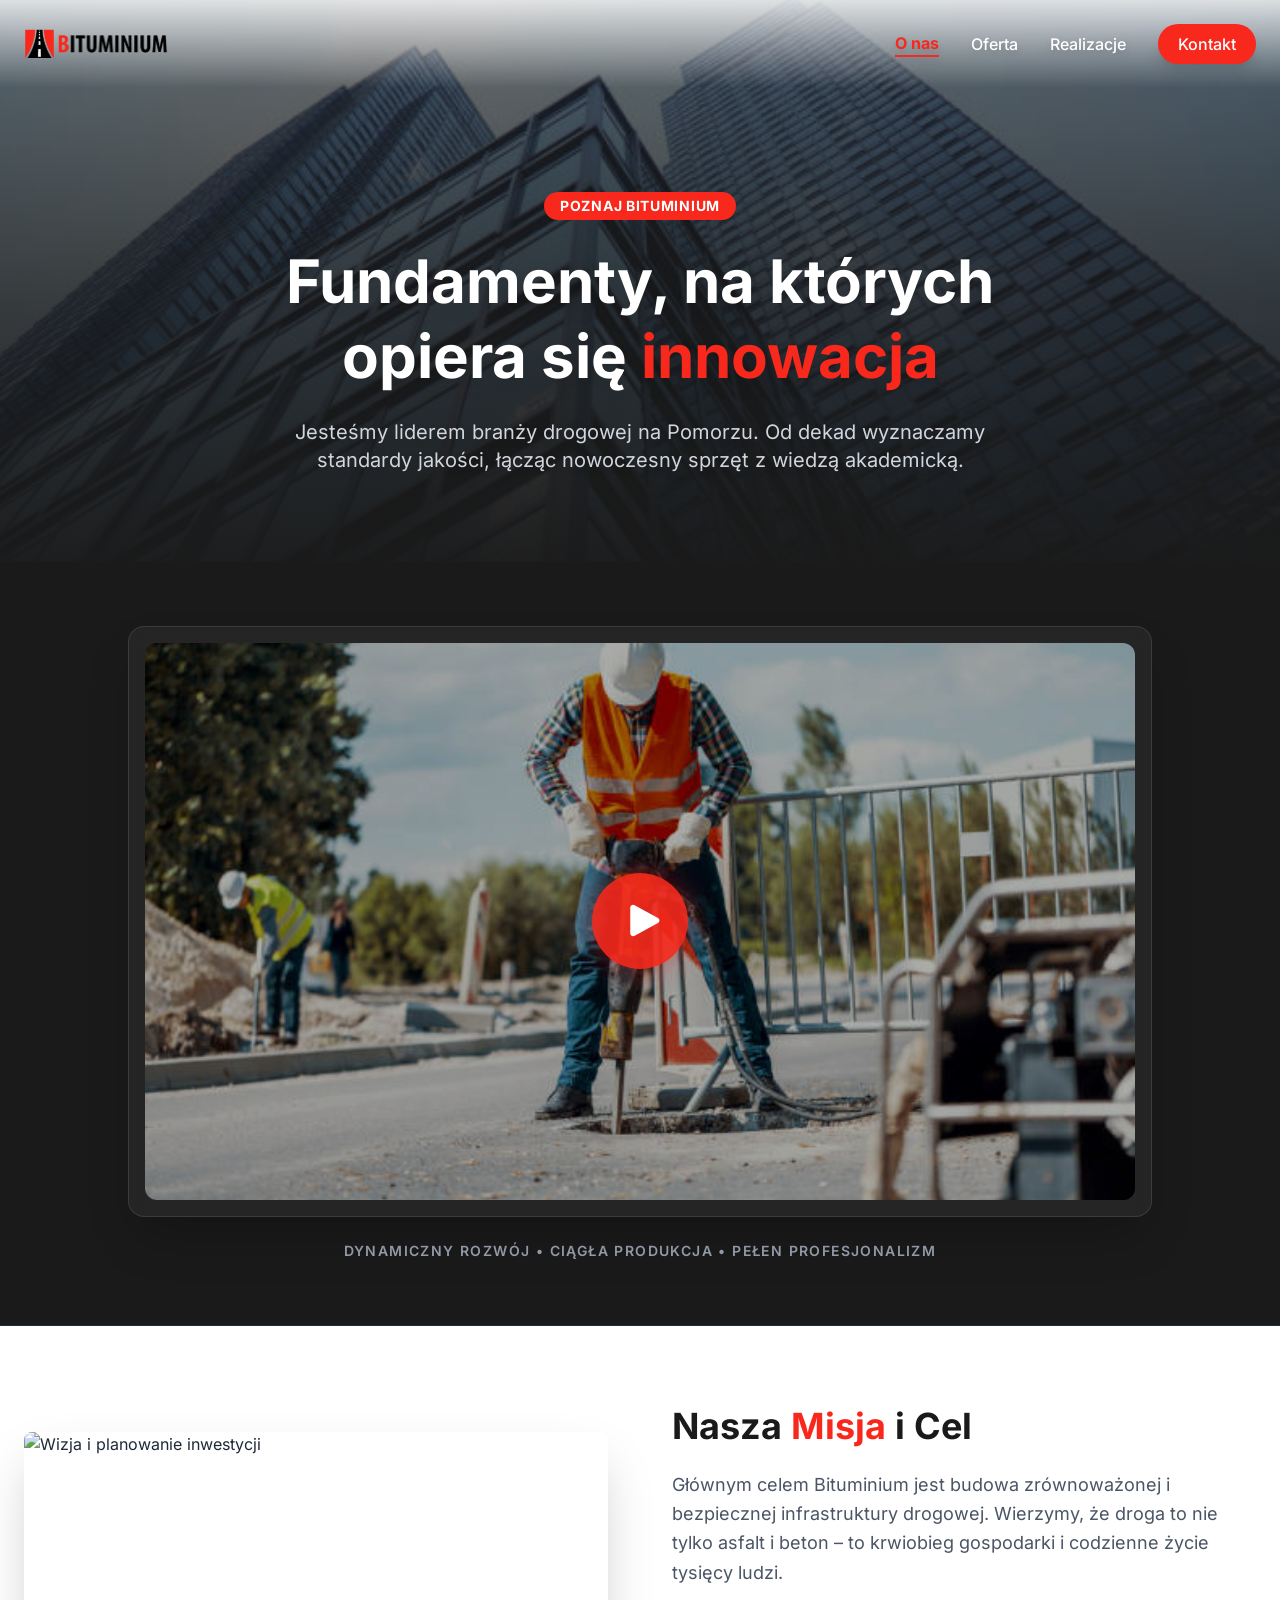
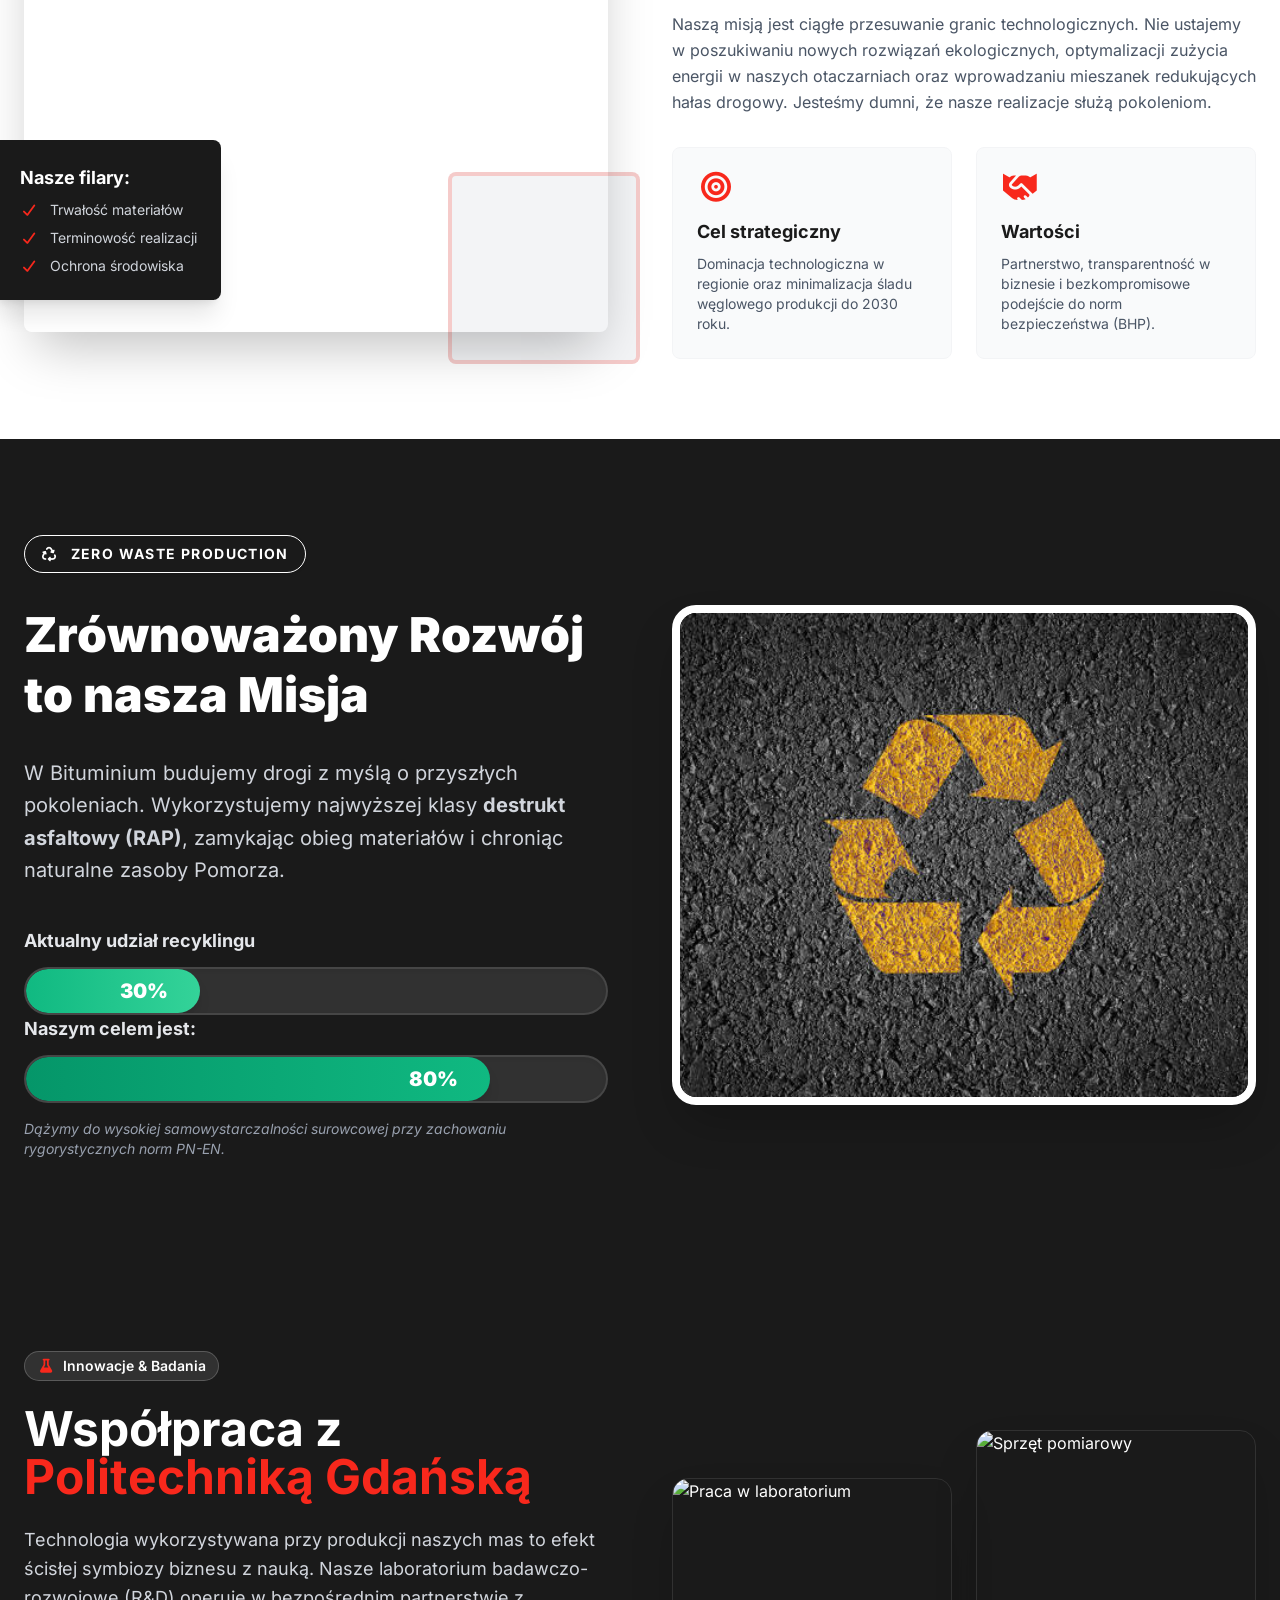
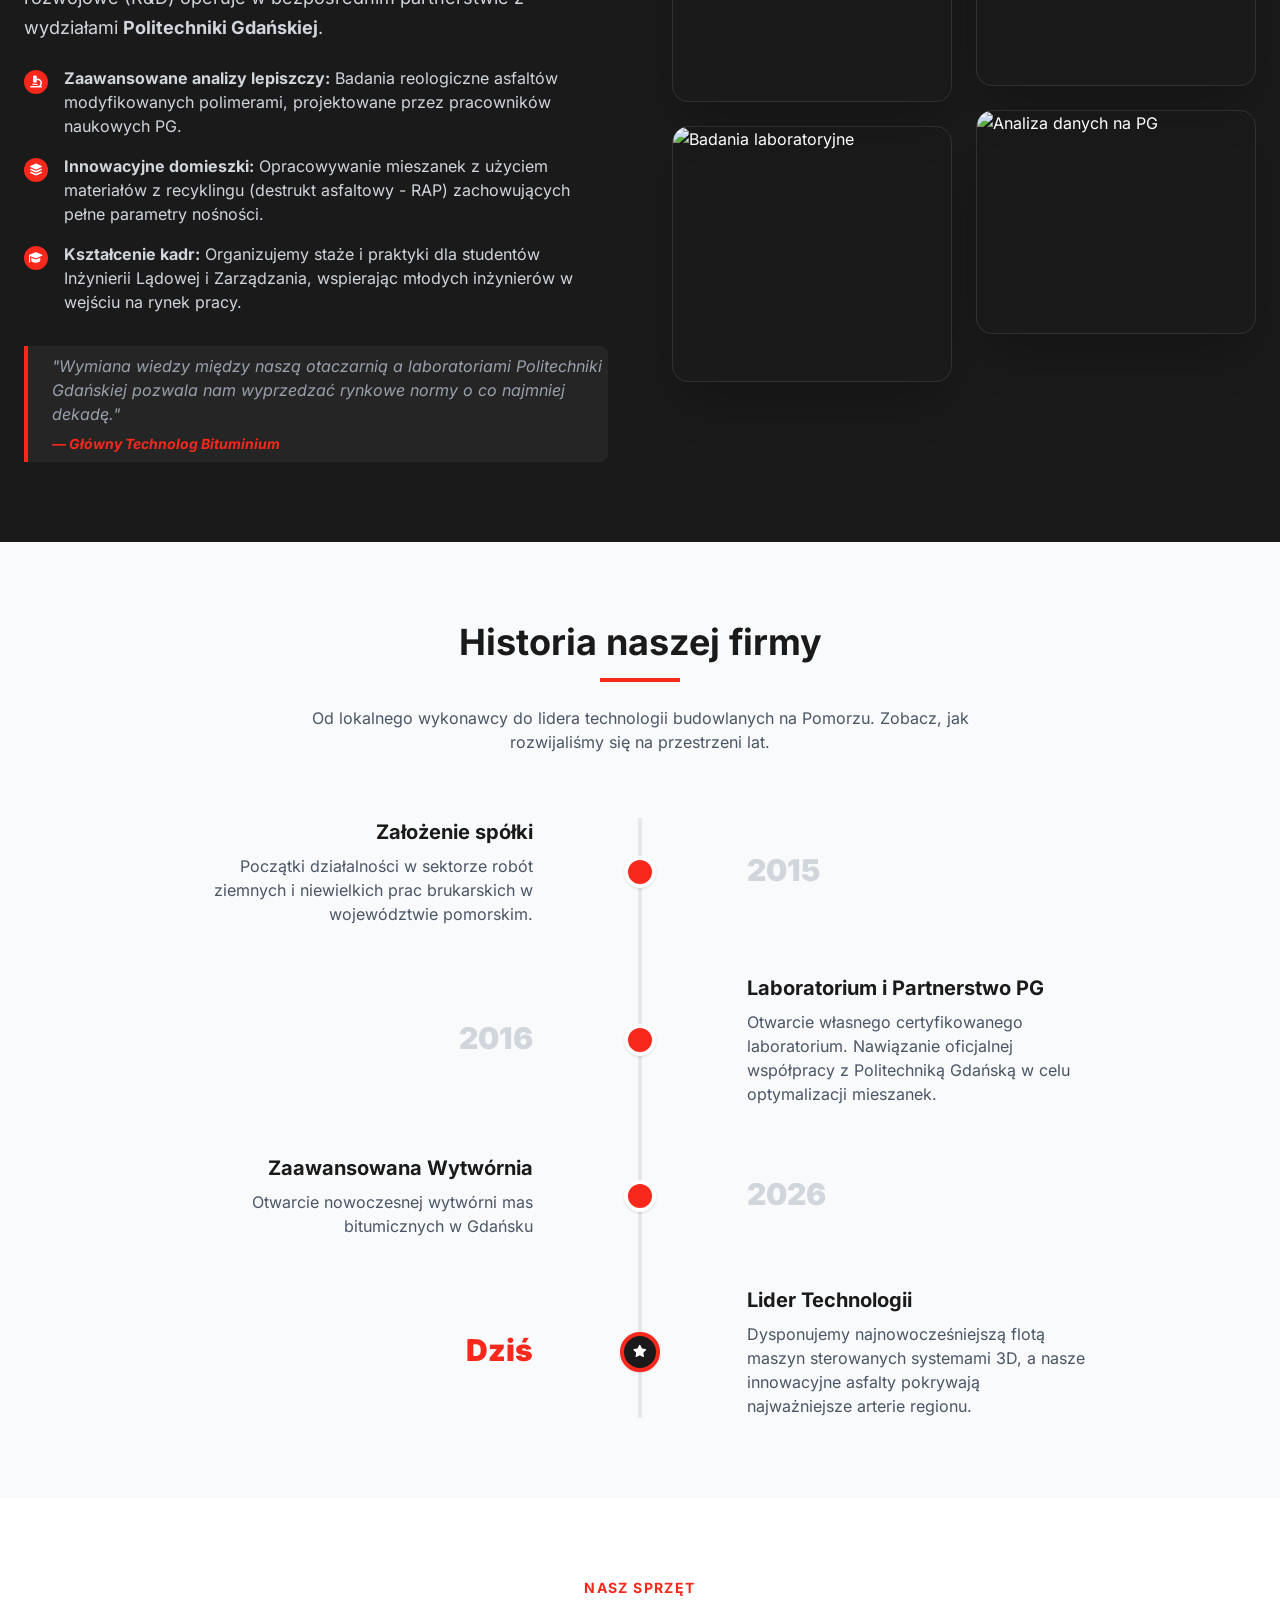
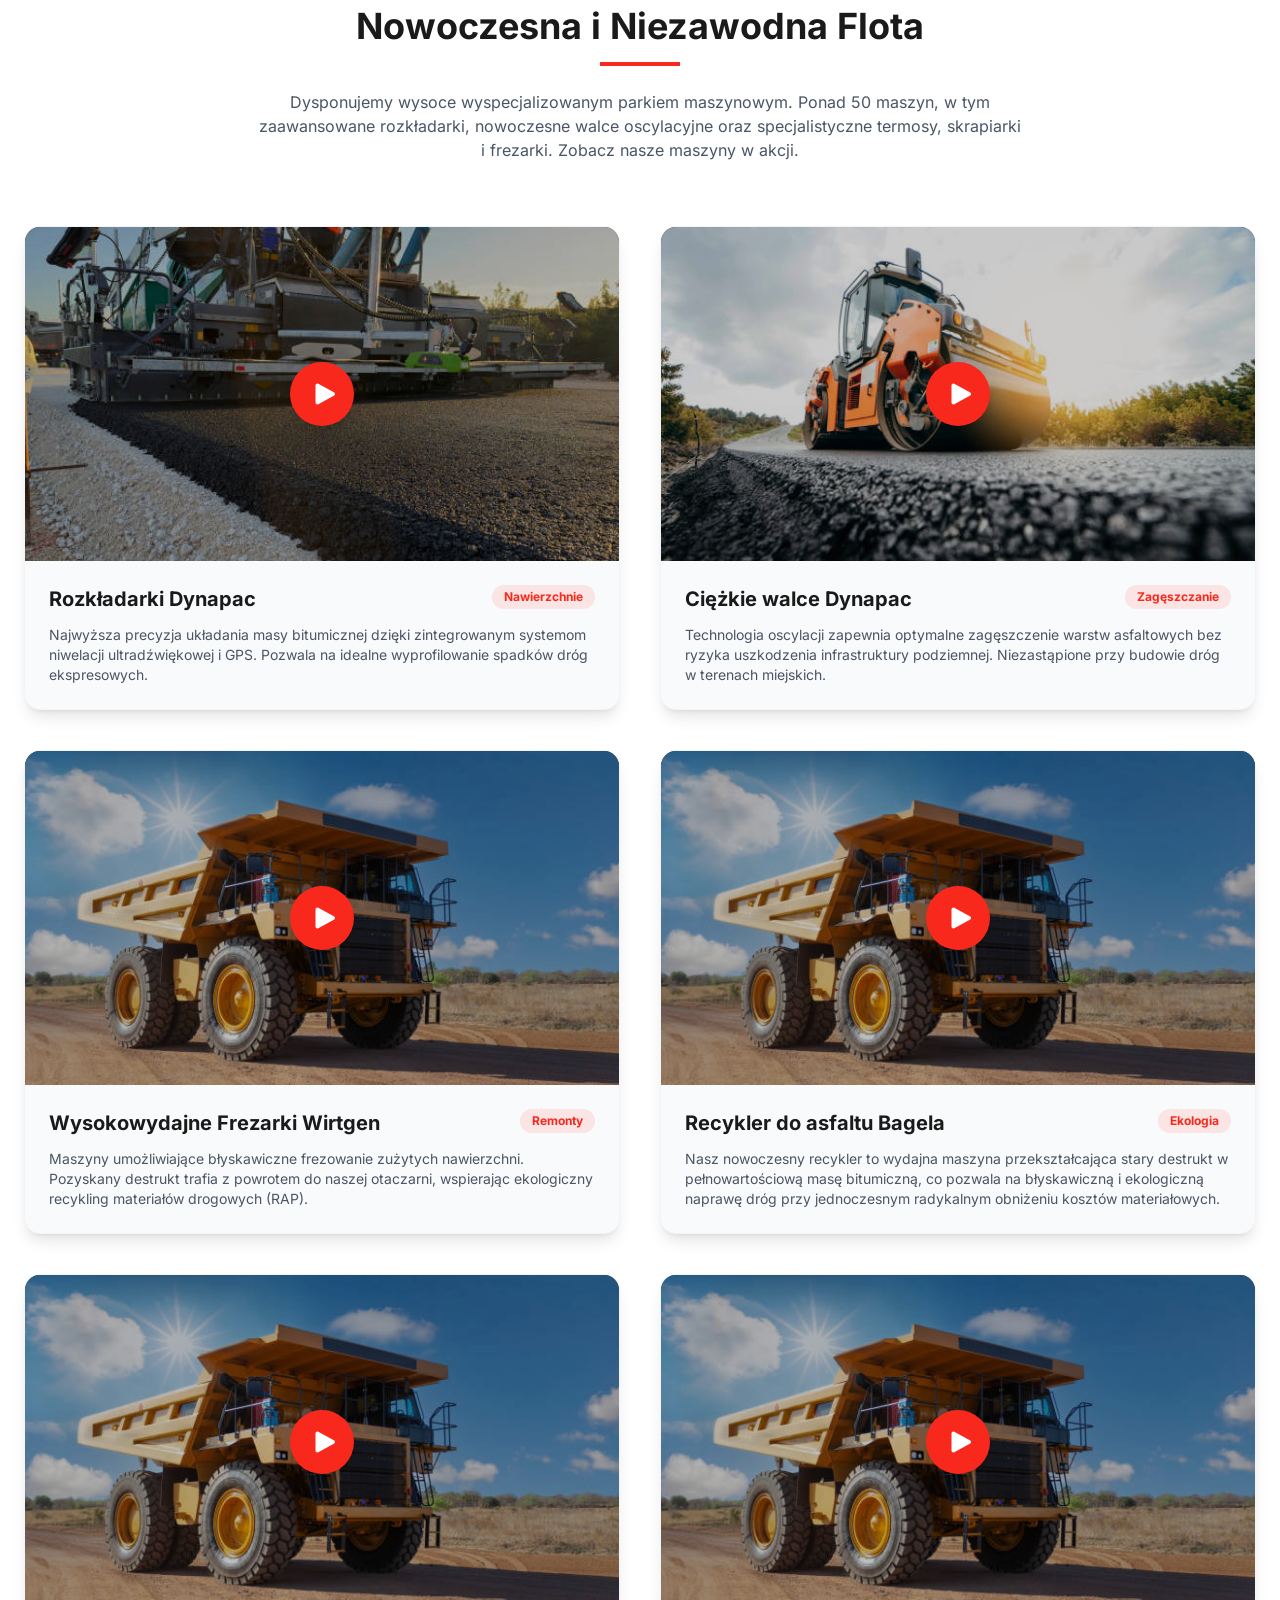
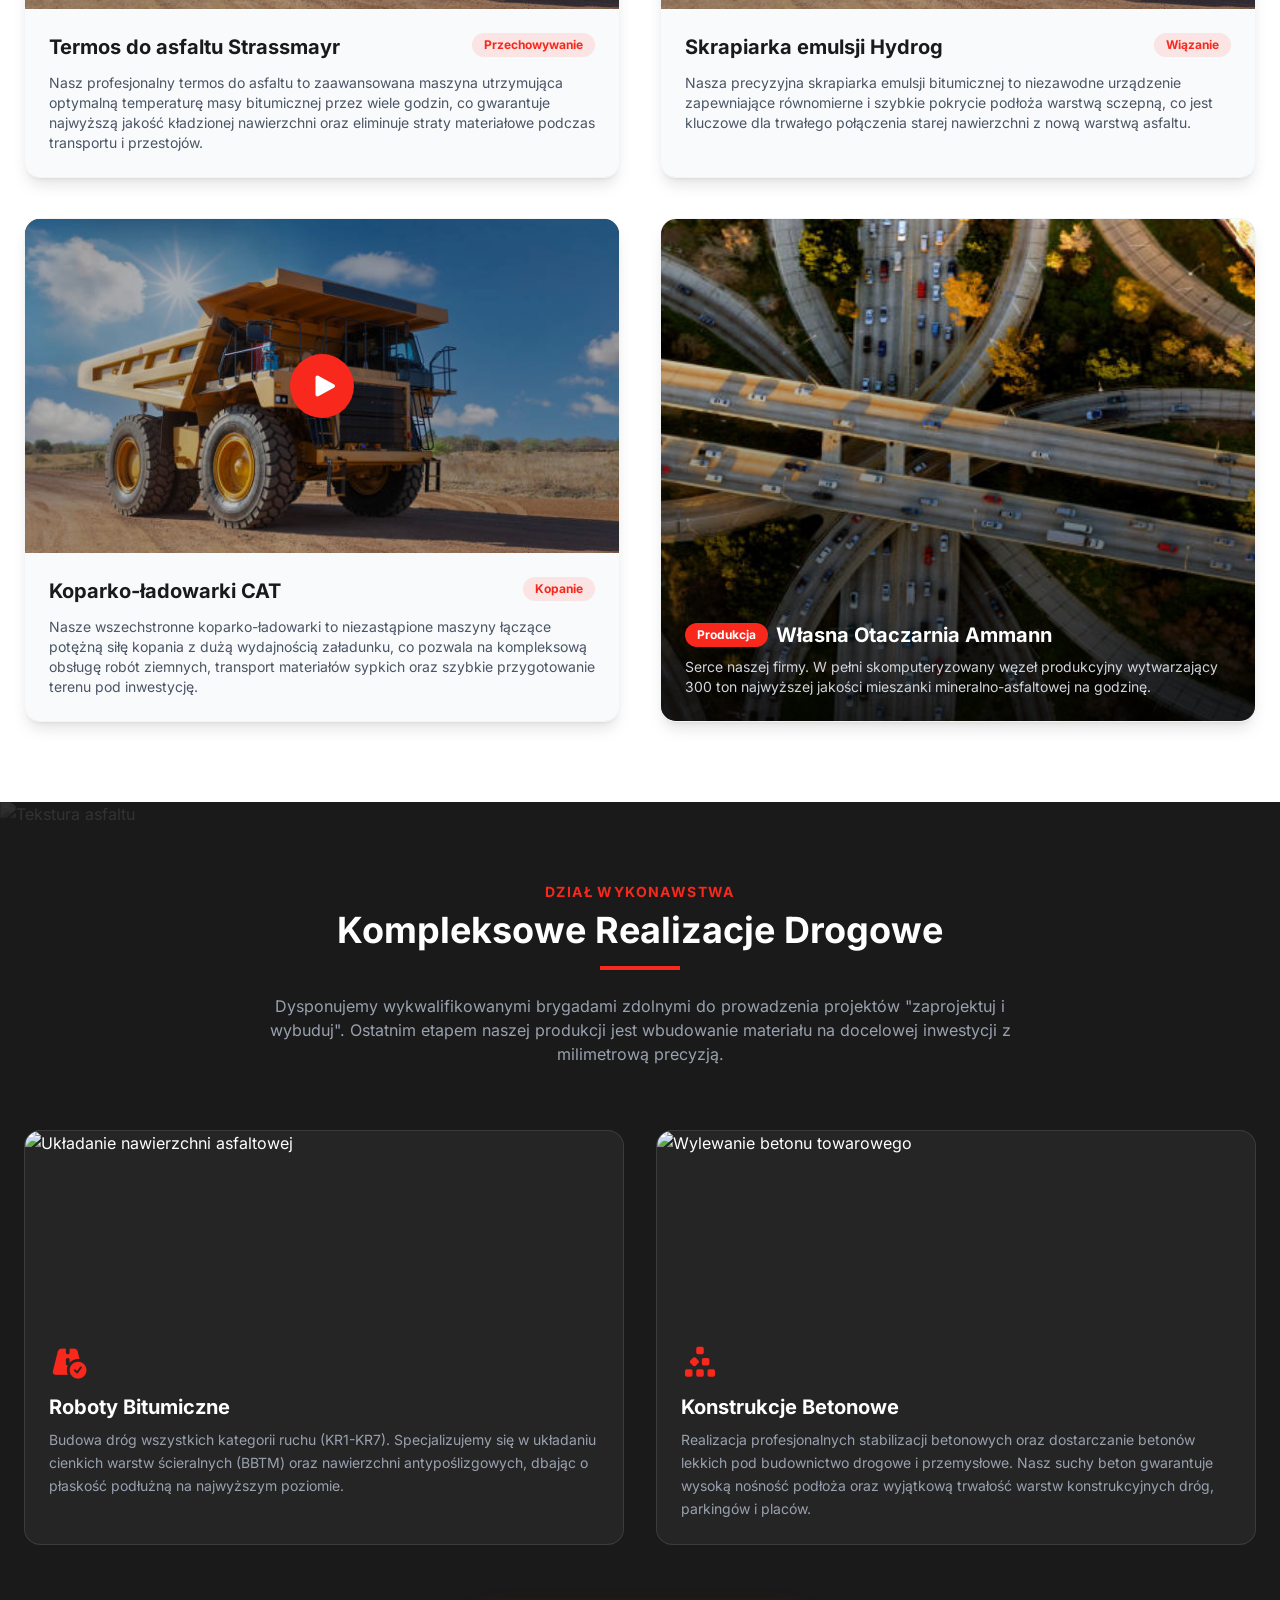
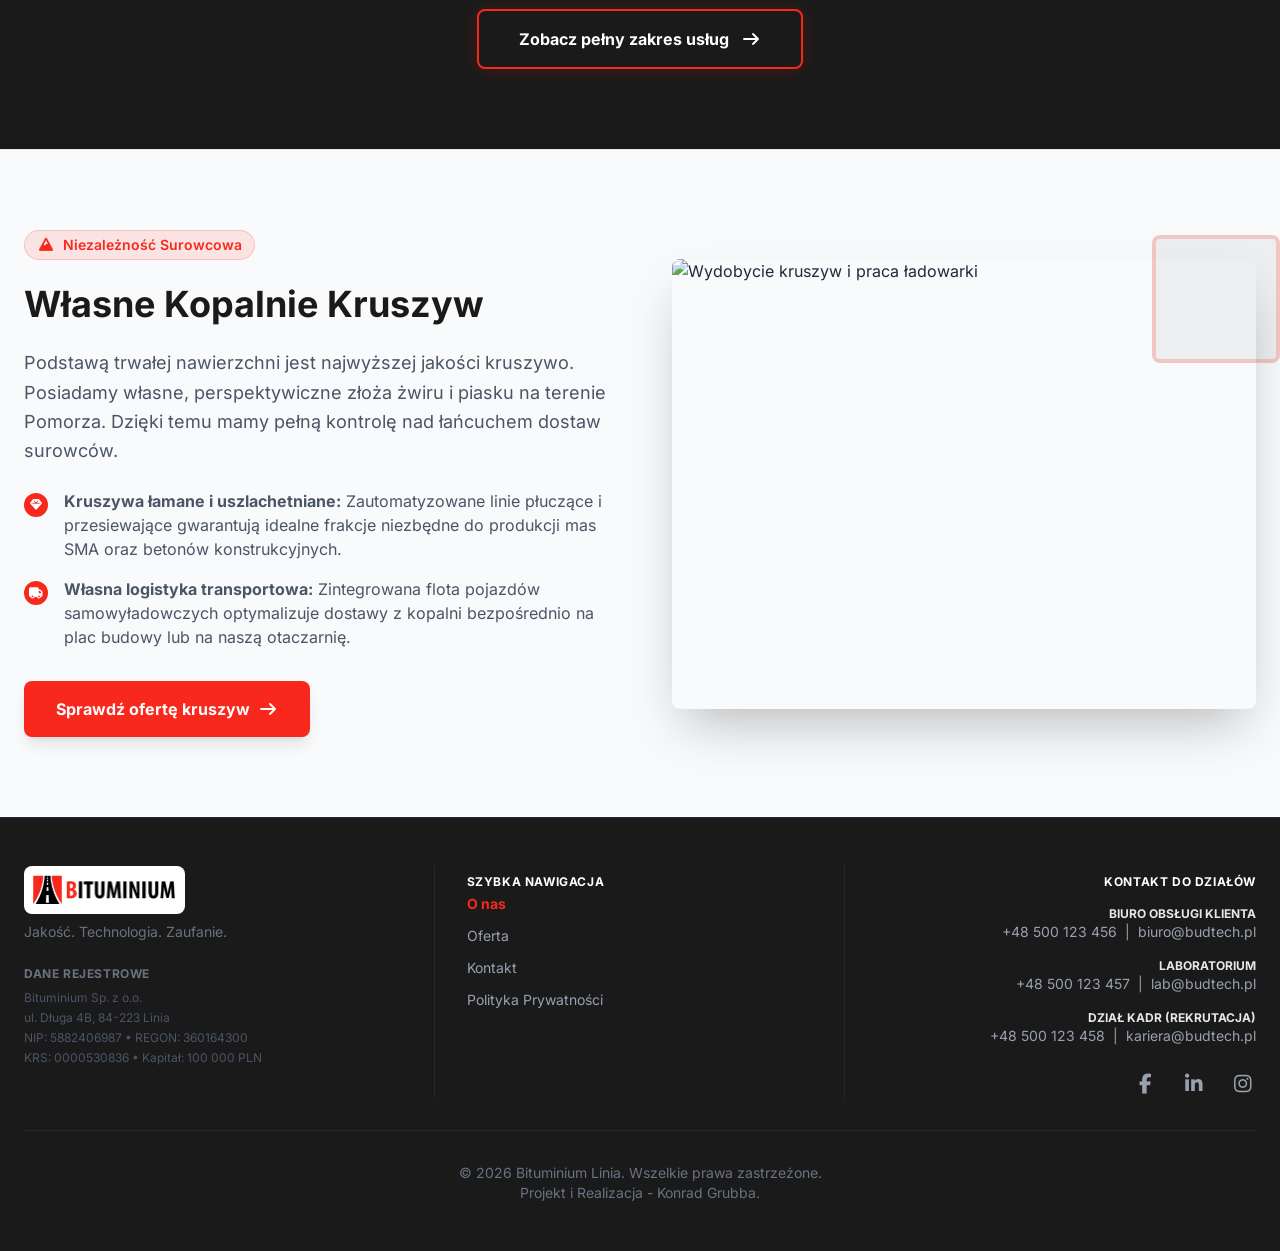
==== commit 557c66c8: "Update 10.04.2026 Lab removed, minor layout changes" ====
--- a/about.html
+++ b/about.html
@@ -1,5 +1,6 @@
-﻿<!DOCTYPE html>
+<!DOCTYPE html>
 <html lang="pl">
+
 <head>
     <meta charset="UTF-8">
     <meta name="viewport" content="width=device-width, initial-scale=1.0">
@@ -7,15 +8,15 @@
     <link rel="stylesheet" href="Assets/CSS/style.css">
 
     <!-- Tailwind CSS (Styling Framework) -->
-     <!--<script src="https://cdn.tailwindcss.com"></script>--> 
+    <!--<script src="https://cdn.tailwindcss.com"></script>-->
     <link rel="stylesheet" href="Assets/CSS/tailwind.css" />
 
     <!-- Font Awesome (Icons) -->
-    <!--<link rel="stylesheet" href="https://cdnjs.cloudflare.com/ajax/libs/font-awesome/6.4.0/css/all.min.css">--> 
+    <!--<link rel="stylesheet" href="https://cdnjs.cloudflare.com/ajax/libs/font-awesome/6.4.0/css/all.min.css">-->
     <link rel="stylesheet" href="Assets/CSS/all.min.css" />
 
     <!-- Google Fonts (Modern, Technical Font) -->
-    <!--<link href="https://fonts.googleapis.com/css2?family=Inter:wght@300;400;600;700&display=swap" rel="stylesheet">--> 
+    <!--<link href="https://fonts.googleapis.com/css2?family=Inter:wght@300;400;600;700&display=swap" rel="stylesheet">-->
     <link rel="stylesheet" href="Assets/CSS/fonts.css" />
 
     <!-- Konfiguracja kolorów Tailwind -->
@@ -25,24 +26,27 @@
     <script src="Scripts/modal.js" defer></script>
 
 </head>
+
 <body class="bg-white text-gray-800">
 
     <!-- Navigation -->
-    <nav id="navbar" class="fixed w-full z-50 transition-all duration-300 bg-gradient-to-b from-white/80 to-transparent text-white py-6">
+    <nav id="navbar"
+        class="fixed w-full z-50 transition-all duration-300 bg-gradient-to-b from-white/80 to-transparent text-white py-6">
         <div class="container mx-auto px-6 flex justify-between items-center">
             <a href="index.html" class="flex items-center">
-                <img src="Assets/Images/logo.png"
-                     alt="Bituminium"
-                     class="h-8 w-auto object-contain">
+                <img src="Assets/Images/logo.png" alt="Bituminium" class="h-8 w-auto object-contain">
             </a>
 
             <!-- Desktop Menu -->
             <div class="hidden md:flex space-x-8 items-center font-medium">
-                <a href="about.html" class="text-brand-red font-bold transition shadow-black drop-shadow-md border-b-2 border-brand-red">O nas</a>
+                <a href="about.html"
+                    class="text-brand-red font-bold transition shadow-black drop-shadow-md border-b-2 border-brand-red">O
+                    nas</a>
                 <a href="service.html" class="hover:text-brand-red transition shadow-black drop-shadow-md">Oferta</a>
-                <a href="lab.html" class="hover:text-brand-red transition shadow-black drop-shadow-md">Laboratorium</a>
-                <a href="gallery.html" class="hover:text-brand-red transition shadow-black drop-shadow-md">Realizacje</a>
-                <a href="contact.html" class="px-5 py-2 bg-brand-red hover:bg-brand-darkRed rounded-full transition text-white shadow-lg">Kontakt</a>
+                <a href="gallery.html"
+                    class="hover:text-brand-red transition shadow-black drop-shadow-md">Realizacje</a>
+                <a href="contact.html"
+                    class="px-5 py-2 bg-brand-red hover:bg-brand-darkRed rounded-full transition text-white shadow-lg">Kontakt</a>
             </div>
 
             <!-- Mobile Menu Button -->
@@ -52,34 +56,42 @@
         </div>
 
         <!-- Mobile Menu Panel -->
-        <div id="mobile-menu" class="md:hidden bg-white/90 backdrop-blur-md rounded-t-2xl rounded-b-2xl w-full absolute top-full left-0 border-t border-b border-gray-200 transition-all duration-300 ease-in-out opacity-0 invisible -translate-y-4 shadow-xl">
+        <div id="mobile-menu"
+            class="md:hidden bg-white/90 backdrop-blur-md rounded-t-2xl rounded-b-2xl w-full absolute top-full left-0 border-t border-b border-gray-200 transition-all duration-300 ease-in-out opacity-0 invisible -translate-y-4 shadow-xl">
             <div id="mobile-menu-inner" class="flex flex-col px-6 py-4 space-y-4 text-brand-black">
-                <a href="about.html" class="block px-6 py-4 text-lg rounded-2xl text-brand-red font-bold bg-gray-100 transition">O nas</a>
-                <a href="service.html" class="block px-6 py-4 text-lg rounded-2xl hover:text-brand-red hover:bg-gray-100 transition">Oferta</a>
-                <a href="lab.html" class="block px-6 py-4 text-lg rounded-2xl hover:text-brand-red hover:bg-gray-100 transition">Laboratorium</a>
-                <a href="gallery.html" class="block px-6 py-4 text-lg rounded-2xl hover:text-brand-red hover:bg-gray-100 transition">Realizacje</a>
-                <a href="contact.html" class="block px-6 py-4 text-lg rounded-2xl text-white bg-brand-red font-bold text-center mt-2 transition shadow-md">Kontakt</a>
+                <a href="about.html"
+                    class="block px-6 py-4 text-lg rounded-2xl text-brand-red font-bold bg-gray-100 transition">O
+                    nas</a>
+                <a href="service.html"
+                    class="block px-6 py-4 text-lg rounded-2xl hover:text-brand-red hover:bg-gray-100 transition">Oferta</a>
+                <a href="gallery.html"
+                    class="block px-6 py-4 text-lg rounded-2xl hover:text-brand-red hover:bg-gray-100 transition">Realizacje</a>
+                <a href="contact.html"
+                    class="block px-6 py-4 text-lg rounded-2xl text-white bg-brand-red font-bold text-center mt-2 transition shadow-md">Kontakt</a>
             </div>
         </div>
     </nav>
 
     <!-- Subpage Hero Section -->
-    <header class="relative pt-32 pb-20 lg:pt-48 lg:pb-32 flex items-center justify-center text-center px-6 overflow-hidden bg-brand-black">
+    <header
+        class="relative pt-32 pb-20 lg:pt-48 lg:pb-32 flex items-center justify-center text-center px-6 overflow-hidden bg-brand-black">
         <!-- Background Image with Overlay -->
         <div class="absolute inset-0 w-full h-full z-0">
-            <img src="Assets/Images/budynki.jpg"
-                 alt="Budowa drogi"
-                 class="object-cover w-full h-full opacity-40">
-            <div class="absolute inset-0 bg-gradient-to-t from-brand-black via-brand-black/60 to-transparent z-10"></div>
+            <img src="Assets/Images/budynki.jpg" alt="Budowa drogi" class="object-cover w-full h-full opacity-40">
+            <div class="absolute inset-0 bg-gradient-to-t from-brand-black via-brand-black/60 to-transparent z-10">
+            </div>
         </div>
 
         <div class="max-w-4xl text-white fade-in-section relative z-20">
-            <div class="inline-block bg-brand-red text-white px-4 py-1 rounded-full text-sm font-bold mb-6 tracking-wider uppercase">Poznaj Bituminium</div>
+            <div
+                class="inline-block bg-brand-red text-white px-4 py-1 rounded-full text-sm font-bold mb-6 tracking-wider uppercase">
+                Poznaj Bituminium</div>
             <h1 class="text-4xl md:text-5xl lg:text-6xl font-bold mb-6 leading-tight drop-shadow-xl">
                 Fundamenty, na których opiera się <span class="text-brand-red">innowacja</span>
             </h1>
             <p class="text-gray-300 text-lg md:text-xl max-w-3xl mx-auto drop-shadow-md">
-                Jesteśmy liderem branży drogowej na Pomorzu. Od dekad wyznaczamy standardy jakości, łącząc nowoczesny sprzęt z wiedzą akademicką.
+                Jesteśmy liderem branży drogowej na Pomorzu. Od dekad wyznaczamy standardy jakości, łącząc nowoczesny
+                sprzęt z wiedzą akademicką.
             </p>
         </div>
     </header>
@@ -87,21 +99,24 @@
     <!-- Prezentacja Wideo (Dynamic Video Section) -->
     <section class="py-16 bg-brand-black border-b border-gray-800 relative z-30 -mt-10">
         <div class="container mx-auto px-6">
-            <div class="max-w-5xl mx-auto bg-white/5 p-2 md:p-4 rounded-2xl shadow-2xl backdrop-blur-sm border border-white/10">
+            <div
+                class="max-w-5xl mx-auto bg-white/5 p-2 md:p-4 rounded-2xl shadow-2xl backdrop-blur-sm border border-white/10">
                 <!-- 16:9 Responsive Video Container with Thumbnail -->
-                <div class="relative w-full overflow-hidden rounded-xl pt-[56.25%] bg-black cursor-pointer group" onclick="loadVideo(this, 'https://www.youtube.com/embed/Pn28L7iglq0?si=2M1fNhFMRbNWjiaP?autoplay=1&rel=0')">
-                    <img src="Assets/Images/robotnik.jpg"
-                         alt="Miniaturka wideo korporacyjnego"
-                         class="absolute top-0 left-0 w-full h-full object-cover opacity-70 group-hover:opacity-50 transition duration-500 group-hover:scale-105">
+                <div class="relative w-full overflow-hidden rounded-xl pt-[56.25%] bg-black cursor-pointer group"
+                    onclick="loadVideo(this, 'https://www.youtube.com/embed/Pn28L7iglq0?si=2M1fNhFMRbNWjiaP?autoplay=1&rel=0')">
+                    <img src="Assets/Images/robotnik.jpg" alt="Miniaturka wideo korporacyjnego"
+                        class="absolute top-0 left-0 w-full h-full object-cover opacity-70 group-hover:opacity-50 transition duration-500 group-hover:scale-105">
 
                     <div class="absolute inset-0 flex items-center justify-center z-10">
-                        <div class="w-20 h-20 md:w-24 md:h-24 bg-brand-red/90 text-white rounded-full flex items-center justify-center text-3xl md:text-4xl shadow-[0_0_30px_rgba(220,38,38,0.5)] transform group-hover:scale-110 transition duration-300">
+                        <div
+                            class="w-20 h-20 md:w-24 md:h-24 bg-brand-red/90 text-white rounded-full flex items-center justify-center text-3xl md:text-4xl shadow-[0_0_30px_rgba(220,38,38,0.5)] transform group-hover:scale-110 transition duration-300">
                             <i class="fa-solid fa-play ml-2"></i>
                         </div>
                     </div>
                 </div>
             </div>
-            <p class="text-center text-gray-400 mt-6 text-sm uppercase tracking-widest font-semibold">Dynamiczny rozwój • Ciągła produkcja • Pełen profesjonalizm</p>
+            <p class="text-center text-gray-400 mt-6 text-sm uppercase tracking-widest font-semibold">Dynamiczny rozwój
+                • Ciągła produkcja • Pełen profesjonalizm</p>
         </div>
     </section>
 
@@ -113,12 +128,15 @@
                 <div class="lg:w-1/2 w-full fade-in-section">
                     <div class="relative">
                         <img src="https://images.unsplash.com/photo-1503387762-592deb58ef4e?q=80&w=1000&auto=format&fit=crop"
-                             alt="Wizja i planowanie inwestycji"
-                             class="rounded-lg shadow-2xl w-full object-cover h-[500px]">
-                        <div class="absolute -bottom-8 -right-8 w-48 h-48 bg-gray-100 rounded-lg -z-10 hidden md:block border-4 border-brand-red/20"></div>
+                            alt="Wizja i planowanie inwestycji"
+                            class="rounded-lg shadow-2xl w-full object-cover h-[500px]">
+                        <div
+                            class="absolute -bottom-8 -right-8 w-48 h-48 bg-gray-100 rounded-lg -z-10 hidden md:block border-4 border-brand-red/20">
+                        </div>
 
                         <!-- Pływający box z wartościami -->
-                        <div class="absolute bottom-8 -left-8 bg-brand-black text-white p-6 rounded-lg shadow-xl hidden md:block border-l-4 border-brand-red">
+                        <div
+                            class="absolute bottom-8 -left-8 bg-brand-black text-white p-6 rounded-lg shadow-xl hidden md:block border-l-4 border-brand-red">
                             <h4 class="font-bold text-lg mb-2">Nasze filary:</h4>
                             <ul class="space-y-2 text-sm text-gray-300">
                                 <li><i class="fa-solid fa-check text-brand-red mr-2"></i> Trwałość materiałów</li>
@@ -131,26 +149,126 @@
 
                 <!-- Treść -->
                 <div class="lg:w-1/2 w-full fade-in-section delay-100">
-                    <h2 class="text-3xl md:text-4xl font-bold mb-6 text-brand-black">Nasza <span class="text-brand-red">Misja</span> i Cel</h2>
+                    <h2 class="text-3xl md:text-4xl font-bold mb-6 text-brand-black">Nasza <span
+                            class="text-brand-red">Misja</span> i Cel</h2>
                     <p class="text-gray-600 mb-6 leading-relaxed text-lg">
-                        Głównym celem Bituminium jest budowa zrównoważonej i bezpiecznej infrastruktury drogowej. Wierzymy, że droga to nie tylko asfalt i beton – to krwiobieg gospodarki i codzienne życie tysięcy ludzi.
+                        Głównym celem Bituminium jest budowa zrównoważonej i bezpiecznej infrastruktury drogowej.
+                        Wierzymy, że droga to nie tylko asfalt i beton – to krwiobieg gospodarki i codzienne życie
+                        tysięcy ludzi.
                     </p>
                     <p class="text-gray-600 mb-8 leading-relaxed">
-                        Naszą misją jest ciągłe przesuwanie granic technologicznych. Nie ustajemy w poszukiwaniu nowych rozwiązań ekologicznych, optymalizacji zużycia energii w naszych otaczarniach oraz wprowadzaniu mieszanek redukujących hałas drogowy. Jesteśmy dumni, że nasze realizacje służą pokoleniom.
+                        Naszą misją jest ciągłe przesuwanie granic technologicznych. Nie ustajemy w poszukiwaniu nowych
+                        rozwiązań ekologicznych, optymalizacji zużycia energii w naszych otaczarniach oraz wprowadzaniu
+                        mieszanek redukujących hałas drogowy. Jesteśmy dumni, że nasze realizacje służą pokoleniom.
                     </p>
 
                     <div class="grid grid-cols-2 gap-6">
                         <div class="bg-gray-50 p-6 rounded-lg border border-gray-100">
                             <i class="fa-solid fa-bullseye text-3xl text-brand-red mb-4"></i>
                             <h3 class="font-bold text-lg mb-2 text-brand-black">Cel strategiczny</h3>
-                            <p class="text-sm text-gray-600">Dominacja technologiczna w regionie oraz minimalizacja śladu węglowego produkcji do 2030 roku.</p>
+                            <p class="text-sm text-gray-600">Dominacja technologiczna w regionie oraz minimalizacja
+                                śladu węglowego produkcji do 2030 roku.</p>
                         </div>
                         <div class="bg-gray-50 p-6 rounded-lg border border-gray-100">
                             <i class="fa-solid fa-handshake text-3xl text-brand-red mb-4"></i>
                             <h3 class="font-bold text-lg mb-2 text-brand-black">Wartości</h3>
-                            <p class="text-sm text-gray-600">Partnerstwo, transparentność w biznesie i bezkompromisowe podejście do norm bezpieczeństwa (BHP).</p>
-                        </div>
-                    </div>
+                            <p class="text-sm text-gray-600">Partnerstwo, transparentność w biznesie i bezkompromisowe
+                                podejście do norm bezpieczeństwa (BHP).</p>
+                        </div>
+                    </div>
+                </div>
+            </div>
+        </div>
+    </section>
+
+    <!-- Ekologia i Recykling (Wizualnie Odświeżona) -->
+    <section class="py-24 relative overflow-hidden bg-brand-black">
+        <!-- Parallax Background: eco.jpg -->
+        <div class="absolute inset-0 z-0 pointer-events-none"
+            style="background-image: url('Assets/Images/eco.jpg'); background-attachment: fixed; background-size: cover; background-position: center; background-repeat: no-repeat; opacity: 1;">
+        </div>
+
+        <!-- Overlay dla czytelności z lekkim zielonym zafarbem -->
+        <div class="absolute inset-0 bg-gradient-to-r from-brand-black via-brand-black/80 to-transparent z-0"></div>
+
+        <div class="container mx-auto px-6 relative z-10 text-white">
+            <div class="flex flex-col lg:flex-row-reverse items-center gap-16">
+                <!-- Prawo: Grafika/Zdjęcie -->
+                <div class="lg:w-1/2 w-full fade-in-section">
+                    <div class="relative group">
+                        <!-- Nowe zdjęcie: Maszyny ekologiczne (Unsplash) -->
+                        <img src="Assets/Images/recycling.jpg" alt="Nowoczesne i ekologiczne maszyny drogowe"
+                            class="rounded-3xl shadow-2xl w-full object-cover h-[500px] border-8 border-white transform group-hover:scale-[1.03] transition duration-700">
+
+                        <!-- Overlay informacyjny -->
+                        <div
+                            class="absolute -bottom-8 -left-8 bg-white p-8 rounded-2xl shadow-2xl border-l-[12px] border-emerald-500 hidden xl:block max-w-xs">
+                            <div class="flex items-center gap-4 mb-3">
+                                <div class="w-12 h-12 bg-emerald-100 rounded-full flex items-center justify-center">
+                                    <i class="fa-solid fa-leaf text-emerald-600 text-2xl"></i>
+                                </div>
+                                <span
+                                    class="font-black text-gray-900 text-xl tracking-tight uppercase">Eco-Innovation</span>
+                            </div>
+                            <p class="text-sm text-gray-600 leading-relaxed">System **RAP-Cycle** redukuje ślad węglowy
+                                produkcji o blisko <strong class="text-emerald-600">tysiące ton CO2</strong> rocznie.
+                            </p>
+                        </div>
+                    </div>
+                </div>
+
+                <!-- Lewo: Treść -->
+                <div class="lg:w-1/2 w-full fade-in-section delay-100">
+                    <div
+                        class="inline-flex items-center gap-3 px-4 py-2 bg-emerald-500/20 text-emerald-400 border border-emerald-500/30 rounded-full text-sm font-bold mb-8 uppercase tracking-widest shadow-sm backdrop-blur-sm">
+                        <i class="fa-solid fa-recycle animate-spin-slow"></i> Zero Waste Production
+                    </div>
+                    <h2 class="text-4xl md:text-5xl font-black mb-8 text-white leading-tight">Zrównoważony Rozwój to
+                        nasza <span class="text-emerald-400">Misja</span></h2>
+                    <p class="text-gray-300 mb-10 leading-relaxed text-xl">
+                        W Bituminium budujemy drogi z myślą o przyszłych pokoleniach. Wykorzystujemy najwyższej klasy
+                        <strong>destrukt asfaltowy (RAP)</strong>, zamykając obieg materiałów i chroniąc naturalne
+                        zasoby Pomorza.
+                    </p>
+
+                    <!-- Statystyki z SZEROKIMI paskami i procentami -->
+                    <div class="space-y-10">
+                        <!-- Stat 1 -->
+                        <div>
+                            <div class="flex justify-between items-end mb-3">
+                                <span class="text-gray-200 font-bold text-lg">Aktualny udział recyklingu</span>
+                            </div>
+                            <div
+                                class="w-full h-12 bg-white/10 rounded-full overflow-hidden border-2 border-white/10 relative shadow-inner p-1 backdrop-blur-sm">
+                                <div class="progress-bar h-full rounded-full flex items-center justify-end pr-8 text-white font-black text-xl shadow-lg transition-all duration-1000 ease-out"
+                                    data-target="30"
+                                    style="width: 0%; background: linear-gradient(90deg, #10b981, #34d399); transition: width 1.5s cubic-bezier(0.1, 0, 0.3, 1);">
+                                    <span
+                                        class="opacity-0 transition-opacity duration-500 delay-700 cursor-default">30%</span>
+                                </div>
+                            </div>
+                        </div>
+
+                        <!-- Stat 2 -->
+                        <div>
+                            <div class="flex justify-between items-end mb-3">
+                                <span class="text-gray-200 font-bold text-lg">Naszym celem jest:</span>
+                            </div>
+                            <div
+                                class="w-full h-12 bg-white/10 rounded-full overflow-hidden border-2 border-white/10 relative shadow-inner p-1 backdrop-blur-sm">
+                                <div class="progress-bar h-full rounded-full flex items-center justify-end pr-8 text-white font-black text-xl shadow-lg transition-all duration-1000 ease-out"
+                                    data-target="80"
+                                    style="width: 0%; background: linear-gradient(90deg, #059669, #10b981); transition: width 1.5s cubic-bezier(0.1, 0, 0.3, 1);">
+                                    <span
+                                        class="opacity-0 transition-opacity duration-500 delay-1000 cursor-default">80%</span>
+                                </div>
+                            </div>
+                        </div>
+                    </div>
+
+                    <p class="mt-10 text-gray-400 italic text-sm border-l-2 border-emerald-500 pl-4 py-4">
+                        Dążymy do wysokiej samowystarczalności surowcowej przy zachowaniu rygorystycznych norm PN-EN.
+                    </p>
                 </div>
             </div>
         </div>
@@ -161,8 +279,7 @@
         <!-- Tło -->
         <div class="absolute inset-0 z-0 opacity-20 pointer-events-none">
             <img src="https://images.unsplash.com/photo-1581093458791-9f3c3900df4b?q=80&w=2000&auto=format&fit=crop"
-                 class="w-full h-full object-cover mix-blend-overlay"
-                 alt="Laboratorium badawcze">
+                class="w-full h-full object-cover mix-blend-overlay" alt="Laboratorium badawcze">
             <div class="absolute inset-0 bg-gradient-to-r from-brand-black via-brand-black to-transparent"></div>
         </div>
 
@@ -170,47 +287,53 @@
             <div class="flex flex-col lg:flex-row gap-16 items-center">
 
                 <div class="lg:w-1/2 fade-in-section">
-                    <div class="inline-flex items-center gap-2 px-3 py-1 bg-white/10 border border-white/20 rounded-full text-sm font-semibold mb-6">
+                    <div
+                        class="inline-flex items-center gap-2 px-3 py-1 bg-white/10 border border-white/20 rounded-full text-sm font-semibold mb-6">
                         <i class="fa-solid fa-flask text-brand-red"></i> Innowacje & Badania
                     </div>
-                    <h2 class="text-3xl md:text-5xl font-bold mb-6">Współpraca z <span class="text-brand-red">Politechniką Gdańską</span></h2>
+                    <h2 class="text-3xl md:text-5xl font-bold mb-6">Współpraca z <span
+                            class="text-brand-red">Politechniką Gdańską</span></h2>
 
                     <p class="text-gray-300 mb-6 leading-relaxed text-lg">
-                        Technologia wykorzystywana przy produkcji naszych mas to efekt ścisłej symbiozy biznesu z nauką. Nasze laboratorium badawczo-rozwojowe (R&D) operuje w bezpośrednim partnerstwie z wydziałami <strong>Politechniki Gdańskiej</strong>.
+                        Technologia wykorzystywana przy produkcji naszych mas to efekt ścisłej symbiozy biznesu z nauką.
+                        Nasze laboratorium badawczo-rozwojowe (R&D) operuje w bezpośrednim partnerstwie z wydziałami
+                        <strong>Politechniki Gdańskiej</strong>.
                     </p>
 
                     <ul class="space-y-4 mb-8 text-gray-300">
                         <li class="flex items-start">
-                            <div class="w-6 h-6 rounded-full bg-brand-red flex items-center justify-center mt-1 mr-4 shrink-0">
+                            <div
+                                class="w-6 h-6 rounded-full bg-brand-red flex items-center justify-center mt-1 mr-4 shrink-0">
                                 <i class="fa-solid fa-microscope text-xs text-white"></i>
                             </div>
-                            <span><strong>Zaawansowane analizy lepiszczy:</strong> Badania reologiczne asfaltów modyfikowanych polimerami, projektowane przez pracowników naukowych PG.</span>
+                            <span><strong>Zaawansowane analizy lepiszczy:</strong> Badania reologiczne asfaltów
+                                modyfikowanych polimerami, projektowane przez pracowników naukowych PG.</span>
                         </li>
                         <li class="flex items-start">
-                            <div class="w-6 h-6 rounded-full bg-brand-red flex items-center justify-center mt-1 mr-4 shrink-0">
+                            <div
+                                class="w-6 h-6 rounded-full bg-brand-red flex items-center justify-center mt-1 mr-4 shrink-0">
                                 <i class="fa-solid fa-layer-group text-xs text-white"></i>
                             </div>
-                            <span><strong>Innowacyjne domieszki:</strong> Opracowywanie mieszanek z użyciem materiałów z recyklingu (destrukt asfaltowy - RAP) zachowujących pełne parametry nośności.</span>
+                            <span><strong>Innowacyjne domieszki:</strong> Opracowywanie mieszanek z użyciem materiałów z
+                                recyklingu (destrukt asfaltowy - RAP) zachowujących pełne parametry nośności.</span>
                         </li>
                         <li class="flex items-start">
-                            <div class="w-6 h-6 rounded-full bg-brand-red flex items-center justify-center mt-1 mr-4 shrink-0">
+                            <div
+                                class="w-6 h-6 rounded-full bg-brand-red flex items-center justify-center mt-1 mr-4 shrink-0">
                                 <i class="fa-solid fa-graduation-cap text-xs text-white"></i>
                             </div>
-                            <span><strong>Kształcenie kadr:</strong> Organizujemy staże i praktyki dla studentów Inżynierii Lądowej i Zarządzania, wspierając młodych inżynierów w wejściu na rynek pracy.</span>
+                            <span><strong>Kształcenie kadr:</strong> Organizujemy staże i praktyki dla studentów
+                                Inżynierii Lądowej i Zarządzania, wspierając młodych inżynierów w wejściu na rynek
+                                pracy.</span>
                         </li>
                     </ul>
 
-                    <blockquote class="border-l-4 border-brand-red pl-6 py-2 italic text-gray-400 bg-white/5 rounded-r-lg">
-                        "Wymiana wiedzy między naszą otaczarnią a laboratoriami Politechniki Gdańskiej pozwala nam wyprzedzać rynkowe normy o co najmniej dekadę."
+                    <blockquote
+                        class="border-l-4 border-brand-red pl-6 py-2 italic text-gray-400 bg-white/5 rounded-r-lg">
+                        "Wymiana wiedzy między naszą otaczarnią a laboratoriami Politechniki Gdańskiej pozwala nam
+                        wyprzedzać rynkowe normy o co najmniej dekadę."
                         <footer class="mt-2 text-sm text-brand-red font-bold">— Główny Technolog Bituminium</footer>
                     </blockquote>
-
-                    <!-- Nowy przycisk CTA dla Laboratorium -->
-                    <div class="mt-8">
-                        <a href="lab.html" class="inline-flex items-center gap-2 px-8 py-4 bg-brand-red hover:bg-brand-darkRed text-white rounded-lg font-bold transition shadow-lg hover:-translate-y-1">
-                            Poznaj ofertę laboratorium <i class="fa-solid fa-arrow-right"></i>
-                        </a>
-                    </div>
                 </div>
 
                 <div class="lg:w-1/2 w-full fade-in-section delay-100">
@@ -218,13 +341,21 @@
                     <div class="grid grid-cols-2 gap-4 sm:gap-6 items-center">
                         <!-- Lewa kolumna (obniżona) -->
                         <div class="flex flex-col gap-4 sm:gap-6 pt-8 sm:pt-12">
-                            <img src="https://images.unsplash.com/photo-1581093450021-4a7360e9a6b5?q=80&w=600&auto=format&fit=crop" alt="Praca w laboratorium" class="rounded-2xl shadow-2xl h-40 sm:h-56 object-cover w-full border border-white/10 transition-transform duration-500 hover:scale-105">
-                            <img src="https://images.unsplash.com/photo-1532094349884-543bc11b234d?q=80&w=600&auto=format&fit=crop" alt="Badania laboratoryjne" class="rounded-2xl shadow-2xl h-48 sm:h-64 object-cover w-full border border-white/10 transition-transform duration-500 hover:scale-105">
+                            <img src="https://images.unsplash.com/photo-1581093450021-4a7360e9a6b5?q=80&w=600&auto=format&fit=crop"
+                                alt="Praca w laboratorium"
+                                class="rounded-2xl shadow-2xl h-40 sm:h-56 object-cover w-full border border-white/10 transition-transform duration-500 hover:scale-105">
+                            <img src="https://images.unsplash.com/photo-1532094349884-543bc11b234d?q=80&w=600&auto=format&fit=crop"
+                                alt="Badania laboratoryjne"
+                                class="rounded-2xl shadow-2xl h-48 sm:h-64 object-cover w-full border border-white/10 transition-transform duration-500 hover:scale-105">
                         </div>
                         <!-- Prawa kolumna (podniesiona) -->
                         <div class="flex flex-col gap-4 sm:gap-6 pb-8 sm:pb-12">
-                            <img src="https://images.unsplash.com/photo-1579154204601-01588f351e67?q=80&w=600&auto=format&fit=crop" alt="Sprzęt pomiarowy" class="rounded-2xl shadow-2xl h-48 sm:h-64 object-cover w-full border border-white/10 transition-transform duration-500 hover:scale-105">
-                            <img src="https://images.unsplash.com/photo-1581093588401-fbb62a02f120?q=80&w=600&auto=format&fit=crop" alt="Analiza danych na PG" class="rounded-2xl shadow-2xl h-40 sm:h-56 object-cover w-full border border-white/10 transition-transform duration-500 hover:scale-105">
+                            <img src="https://images.unsplash.com/photo-1579154204601-01588f351e67?q=80&w=600&auto=format&fit=crop"
+                                alt="Sprzęt pomiarowy"
+                                class="rounded-2xl shadow-2xl h-48 sm:h-64 object-cover w-full border border-white/10 transition-transform duration-500 hover:scale-105">
+                            <img src="https://images.unsplash.com/photo-1581093588401-fbb62a02f120?q=80&w=600&auto=format&fit=crop"
+                                alt="Analiza danych na PG"
+                                class="rounded-2xl shadow-2xl h-40 sm:h-56 object-cover w-full border border-white/10 transition-transform duration-500 hover:scale-105">
                         </div>
                     </div>
                 </div>
@@ -239,7 +370,8 @@
             <div class="text-center mb-16 fade-in-section">
                 <h2 class="text-3xl md:text-4xl font-bold text-brand-black mb-4">Historia naszej firmy</h2>
                 <div class="w-20 h-1 bg-brand-red mx-auto mb-6"></div>
-                <p class="text-gray-600 max-w-2xl mx-auto">Od lokalnego wykonawcy do lidera technologii budowlanych na Pomorzu. Zobacz, jak rozwijaliśmy się na przestrzeni lat.</p>
+                <p class="text-gray-600 max-w-2xl mx-auto">Od lokalnego wykonawcy do lidera technologii budowlanych na
+                    Pomorzu. Zobacz, jak rozwijaliśmy się na przestrzeni lat.</p>
             </div>
 
             <div class="max-w-4xl mx-auto relative fade-in-section">
@@ -250,14 +382,18 @@
                 <div class="relative z-10 mb-12 flex flex-col md:flex-row items-center justify-between w-full">
                     <div class="hidden md:block md:w-5/12 text-right pr-8">
                         <h3 class="text-xl font-bold text-brand-black">Założenie spółki</h3>
-                        <p class="text-gray-600 mt-2">Początki działalności w sektorze robót ziemnych i niewielkich prac brukarskich w województwie pomorskim.</p>
-                    </div>
-                    <div class="w-8 h-8 rounded-full bg-brand-red border-4 border-white shadow flex items-center justify-center shrink-0 absolute left-0 md:left-1/2 transform -translate-x-0 md:-translate-x-1/2"></div>
+                        <p class="text-gray-600 mt-2">Początki działalności w sektorze robót ziemnych i niewielkich prac
+                            brukarskich w województwie pomorskim.</p>
+                    </div>
+                    <div
+                        class="w-8 h-8 rounded-full bg-brand-red border-4 border-white shadow flex items-center justify-center shrink-0 absolute left-0 md:left-1/2 transform -translate-x-0 md:-translate-x-1/2">
+                    </div>
                     <div class="ml-12 md:ml-0 md:w-5/12 md:pl-8 text-left">
-                        <span class="text-3xl font-black text-gray-300 block mb-1">1996</span>
+                        <span class="text-3xl font-black text-gray-300 block mb-1">2015</span>
                         <div class="md:hidden">
                             <h3 class="text-xl font-bold text-brand-black">Założenie spółki</h3>
-                            <p class="text-gray-600 mt-2">Początki działalności w sektorze robót ziemnych i niewielkich prac brukarskich.</p>
+                            <p class="text-gray-600 mt-2">Początki działalności w sektorze robót ziemnych i niewielkich
+                                prac brukarskich.</p>
                         </div>
                     </div>
                 </div>
@@ -265,31 +401,37 @@
                 <!-- Timeline Item 2 -->
                 <div class="relative z-10 mb-12 flex flex-col md:flex-row items-center justify-between w-full">
                     <div class="ml-12 md:ml-0 md:w-5/12 text-left md:text-right md:pr-8 order-2 md:order-1">
-                        <span class="text-3xl font-black text-gray-300 block mb-1">2005</span>
+                        <span class="text-3xl font-black text-gray-300 block mb-1">2016</span>
                         <div class="md:hidden">
-                            <h3 class="text-xl font-bold text-brand-black">Własna otaczarnia</h3>
-                            <p class="text-gray-600 mt-2">Uruchomienie pierwszej stacji produkcji mas bitumicznych. Skokowy wzrost potencjału wykonawczego.</p>
-                        </div>
-                    </div>
-                    <div class="w-8 h-8 rounded-full bg-brand-red border-4 border-white shadow flex items-center justify-center shrink-0 absolute left-0 md:left-1/2 transform -translate-x-0 md:-translate-x-1/2 order-1 md:order-2"></div>
+                            <h3 class="text-xl font-bold text-brand-black">Laboratorium i Partnerstwo PG</h3>
+                            <p class="text-gray-600 mt-2">Otwarcie własnego certyfikowanego laboratorium. Nawiązanie
+                                oficjalnej współpracy z Politechniką Gdańską w celu optymalizacji mieszanek.</p>
+                        </div>
+                    </div>
+                    <div
+                        class="w-8 h-8 rounded-full bg-brand-red border-4 border-white shadow flex items-center justify-center shrink-0 absolute left-0 md:left-1/2 transform -translate-x-0 md:-translate-x-1/2 order-1 md:order-2">
+                    </div>
                     <div class="hidden md:block md:w-5/12 pl-8 text-left order-3">
-                        <h3 class="text-xl font-bold text-brand-black">Własna otaczarnia</h3>
-                        <p class="text-gray-600 mt-2">Uruchomienie pierwszej stacji produkcji mas bitumicznych. Skokowy wzrost potencjału wykonawczego w Gdańsku i okolicach.</p>
+                        <h3 class="text-xl font-bold text-brand-black">Laboratorium i Partnerstwo PG</h3>
+                        <p class="text-gray-600 mt-2">Otwarcie własnego certyfikowanego laboratorium. Nawiązanie
+                            oficjalnej współpracy z Politechniką Gdańską w celu optymalizacji mieszanek.</p>
                     </div>
                 </div>
 
                 <!-- Timeline Item 3 -->
                 <div class="relative z-10 mb-12 flex flex-col md:flex-row items-center justify-between w-full">
                     <div class="hidden md:block md:w-5/12 text-right pr-8">
-                        <h3 class="text-xl font-bold text-brand-black">Laboratorium i Partnerstwo PG</h3>
-                        <p class="text-gray-600 mt-2">Otwarcie własnego certyfikowanego laboratorium. Nawiązanie oficjalnej współpracy z Politechniką Gdańską w celu optymalizacji mieszanek.</p>
-                    </div>
-                    <div class="w-8 h-8 rounded-full bg-brand-red border-4 border-white shadow flex items-center justify-center shrink-0 absolute left-0 md:left-1/2 transform -translate-x-0 md:-translate-x-1/2"></div>
+                        <h3 class="text-xl font-bold text-brand-black">Zaawansowana Wytwórnia</h3>
+                        <p class="text-gray-600 mt-2">Otwarcie nowoczesnej wytwórni mas bitumicznych w Gdańsku</p>
+                    </div>
+                    <div
+                        class="w-8 h-8 rounded-full bg-brand-red border-4 border-white shadow flex items-center justify-center shrink-0 absolute left-0 md:left-1/2 transform -translate-x-0 md:-translate-x-1/2">
+                    </div>
                     <div class="ml-12 md:ml-0 md:w-5/12 md:pl-8 text-left">
-                        <span class="text-3xl font-black text-gray-300 block mb-1">2014</span>
+                        <span class="text-3xl font-black text-gray-300 block mb-1">2026</span>
                         <div class="md:hidden">
-                            <h3 class="text-xl font-bold text-brand-black">Laboratorium i Partnerstwo PG</h3>
-                            <p class="text-gray-600 mt-2">Otwarcie certyfikowanego laboratorium i współpraca z Politechniką Gdańską.</p>
+                            <h3 class="text-xl font-bold text-brand-black">Zaawansowana Wytwórnia</h3>
+                            <p class="text-gray-600 mt-2">Otwarcie nowoczesnej wytwórni mas bitumicznych w Gdańsku</p>
                         </div>
                     </div>
                 </div>
@@ -300,15 +442,18 @@
                         <span class="text-3xl font-black text-brand-red block mb-1">Dziś</span>
                         <div class="md:hidden">
                             <h3 class="text-xl font-bold text-brand-black">Lider Technologii</h3>
-                            <p class="text-gray-600 mt-2">Dysponujemy najnowocześniejszą flotą maszyn, a nasze asfalty pokrywają najważniejsze arterie regionu.</p>
-                        </div>
-                    </div>
-                    <div class="w-10 h-10 rounded-full bg-brand-black border-4 border-brand-red shadow flex items-center justify-center shrink-0 absolute left-[-4px] md:left-1/2 transform -translate-x-0 md:-translate-x-1/2 order-1 md:order-2">
+                            <p class="text-gray-600 mt-2">Dysponujemy najnowocześniejszą flotą maszyn, a nasze asfalty
+                                pokrywają najważniejsze arterie regionu.</p>
+                        </div>
+                    </div>
+                    <div
+                        class="w-10 h-10 rounded-full bg-brand-black border-4 border-brand-red shadow flex items-center justify-center shrink-0 absolute left-[-4px] md:left-1/2 transform -translate-x-0 md:-translate-x-1/2 order-1 md:order-2">
                         <i class="fa-solid fa-star text-white text-xs"></i>
                     </div>
                     <div class="hidden md:block md:w-5/12 pl-8 text-left order-3">
                         <h3 class="text-xl font-bold text-brand-black">Lider Technologii</h3>
-                        <p class="text-gray-600 mt-2">Dysponujemy najnowocześniejszą flotą maszyn sterowanych systemami 3D, a nasze innowacyjne asfalty pokrywają najważniejsze arterie regionu.</p>
+                        <p class="text-gray-600 mt-2">Dysponujemy najnowocześniejszą flotą maszyn sterowanych systemami
+                            3D, a nasze innowacyjne asfalty pokrywają najważniejsze arterie regionu.</p>
                     </div>
                 </div>
             </div>
@@ -323,7 +468,9 @@
                 <h2 class="text-3xl md:text-4xl font-bold text-brand-black mb-4">Nowoczesna i Niezawodna Flota</h2>
                 <div class="w-20 h-1 bg-brand-red mx-auto mb-6"></div>
                 <p class="text-gray-600 max-w-3xl mx-auto">
-                    Dysponujemy wysoce wyspecjalizowanym parkiem maszynowym. Ponad 50 maszyn, w tym zaawansowane rozkładarki, nowoczesne walce oscylacyjne oraz specjalistyczne termosy, skrapiarki i frezarki. Zobacz nasze maszyny w akcji.
+                    Dysponujemy wysoce wyspecjalizowanym parkiem maszynowym. Ponad 50 maszyn, w tym zaawansowane
+                    rozkładarki, nowoczesne walce oscylacyjne oraz specjalistyczne termosy, skrapiarki i frezarki.
+                    Zobacz nasze maszyny w akcji.
                 </p>
             </div>
 
@@ -331,12 +478,13 @@
 
                 <!-- Video Item 1 -->
                 <div class="bg-gray-50 rounded-2xl overflow-hidden shadow-lg border border-gray-100 fade-in-section">
-                    <div class="relative w-full overflow-hidden pt-[56.25%] bg-black cursor-pointer group" onclick="loadVideo(this, 'https://www.youtube.com/embed/Pn28L7iglq0?si=2M1fNhFMRbNWjiaP')">
-                        <img src="Assets/Images/asfaltowka.jpg"
-                             alt="Rozściełacz Vögele"
-                             class="absolute top-0 left-0 w-full h-full object-cover opacity-80 group-hover:opacity-60 transition duration-500 group-hover:scale-105">
+                    <div class="relative w-full overflow-hidden pt-[56.25%] bg-black cursor-pointer group"
+                        onclick="loadVideo(this, 'https://www.youtube.com/embed/Pn28L7iglq0?si=2M1fNhFMRbNWjiaP')">
+                        <img src="Assets/Images/asfaltowka.jpg" alt="Rozściełacz Vögele"
+                            class="absolute top-0 left-0 w-full h-full object-cover opacity-80 group-hover:opacity-60 transition duration-500 group-hover:scale-105">
                         <div class="absolute inset-0 flex items-center justify-center z-10">
-                            <div class="w-16 h-16 bg-brand-red text-white rounded-full flex items-center justify-center text-2xl shadow-lg transform group-hover:scale-110 transition duration-300">
+                            <div
+                                class="w-16 h-16 bg-brand-red text-white rounded-full flex items-center justify-center text-2xl shadow-lg transform group-hover:scale-110 transition duration-300">
                                 <i class="fa-solid fa-play ml-1"></i>
                             </div>
                         </div>
@@ -344,22 +492,26 @@
                     <div class="p-6">
                         <div class="flex justify-between items-start mb-3">
                             <h3 class="text-xl font-bold text-brand-black">Rozkładarki Dynapac</h3>
-                            <span class="px-3 py-1 bg-brand-red/10 text-brand-red text-xs font-bold rounded-full">Nawierzchnie</span>
+                            <span
+                                class="px-3 py-1 bg-brand-red/10 text-brand-red text-xs font-bold rounded-full">Nawierzchnie</span>
                         </div>
                         <p class="text-gray-600 text-sm">
-                            Najwyższa precyzja układania masy bitumicznej dzięki zintegrowanym systemom niwelacji ultradźwiękowej i GPS. Pozwala na idealne wyprofilowanie spadków dróg ekspresowych.
+                            Najwyższa precyzja układania masy bitumicznej dzięki zintegrowanym systemom niwelacji
+                            ultradźwiękowej i GPS. Pozwala na idealne wyprofilowanie spadków dróg ekspresowych.
                         </p>
                     </div>
                 </div>
 
                 <!-- Video Item 2 -->
-                <div class="bg-gray-50 rounded-2xl overflow-hidden shadow-lg border border-gray-100 fade-in-section delay-100">
-                    <div class="relative w-full overflow-hidden pt-[56.25%] bg-black cursor-pointer group" onclick="loadVideo(this, 'https://www.youtube.com/embed/Pn28L7iglq0?si=2M1fNhFMRbNWjiaP')">
-                        <img src="Assets/Images/walec.jpg"
-                             alt="Walec drogowy"
-                             class="absolute top-0 left-0 w-full h-full object-cover opacity-80 group-hover:opacity-60 transition duration-500 group-hover:scale-105">
+                <div
+                    class="bg-gray-50 rounded-2xl overflow-hidden shadow-lg border border-gray-100 fade-in-section delay-100">
+                    <div class="relative w-full overflow-hidden pt-[56.25%] bg-black cursor-pointer group"
+                        onclick="loadVideo(this, 'https://www.youtube.com/embed/Pn28L7iglq0?si=2M1fNhFMRbNWjiaP')">
+                        <img src="Assets/Images/walec.jpg" alt="Walec drogowy"
+                            class="absolute top-0 left-0 w-full h-full object-cover opacity-80 group-hover:opacity-60 transition duration-500 group-hover:scale-105">
                         <div class="absolute inset-0 flex items-center justify-center z-10">
-                            <div class="w-16 h-16 bg-brand-red text-white rounded-full flex items-center justify-center text-2xl shadow-lg transform group-hover:scale-110 transition duration-300">
+                            <div
+                                class="w-16 h-16 bg-brand-red text-white rounded-full flex items-center justify-center text-2xl shadow-lg transform group-hover:scale-110 transition duration-300">
                                 <i class="fa-solid fa-play ml-1"></i>
                             </div>
                         </div>
@@ -367,22 +519,25 @@
                     <div class="p-6">
                         <div class="flex justify-between items-start mb-3">
                             <h3 class="text-xl font-bold text-brand-black">Ciężkie walce Dynapac</h3>
-                            <span class="px-3 py-1 bg-brand-red/10 text-brand-red text-xs font-bold rounded-full">Zagęszczanie</span>
+                            <span
+                                class="px-3 py-1 bg-brand-red/10 text-brand-red text-xs font-bold rounded-full">Zagęszczanie</span>
                         </div>
                         <p class="text-gray-600 text-sm">
-                            Technologia oscylacji zapewnia optymalne zagęszczenie warstw asfaltowych bez ryzyka uszkodzenia infrastruktury podziemnej. Niezastąpione przy budowie dróg w terenach miejskich.
+                            Technologia oscylacji zapewnia optymalne zagęszczenie warstw asfaltowych bez ryzyka
+                            uszkodzenia infrastruktury podziemnej. Niezastąpione przy budowie dróg w terenach miejskich.
                         </p>
                     </div>
                 </div>
 
                 <!-- Video Item 3 -->
                 <div class="bg-gray-50 rounded-2xl overflow-hidden shadow-lg border border-gray-100 fade-in-section">
-                    <div class="relative w-full overflow-hidden pt-[56.25%] bg-black cursor-pointer group" onclick="loadVideo(this, 'https://www.youtube.com/embed/Pn28L7iglq0?si=2M1fNhFMRbNWjiaP')">
-                        <img src="Assets/Images/wywrotka.jpg"
-                             alt="Frezarka drogowa"
-                             class="absolute top-0 left-0 w-full h-full object-cover opacity-80 group-hover:opacity-60 transition duration-500 group-hover:scale-105">
+                    <div class="relative w-full overflow-hidden pt-[56.25%] bg-black cursor-pointer group"
+                        onclick="loadVideo(this, 'https://www.youtube.com/embed/Pn28L7iglq0?si=2M1fNhFMRbNWjiaP')">
+                        <img src="Assets/Images/wywrotka.jpg" alt="Frezarka drogowa"
+                            class="absolute top-0 left-0 w-full h-full object-cover opacity-80 group-hover:opacity-60 transition duration-500 group-hover:scale-105">
                         <div class="absolute inset-0 flex items-center justify-center z-10">
-                            <div class="w-16 h-16 bg-brand-red text-white rounded-full flex items-center justify-center text-2xl shadow-lg transform group-hover:scale-110 transition duration-300">
+                            <div
+                                class="w-16 h-16 bg-brand-red text-white rounded-full flex items-center justify-center text-2xl shadow-lg transform group-hover:scale-110 transition duration-300">
                                 <i class="fa-solid fa-play ml-1"></i>
                             </div>
                         </div>
@@ -390,22 +545,26 @@
                     <div class="p-6">
                         <div class="flex justify-between items-start mb-3">
                             <h3 class="text-xl font-bold text-brand-black">Wysokowydajne Frezarki Wirtgen</h3>
-                            <span class="px-3 py-1 bg-brand-red/10 text-brand-red text-xs font-bold rounded-full">Remonty</span>
+                            <span
+                                class="px-3 py-1 bg-brand-red/10 text-brand-red text-xs font-bold rounded-full">Remonty</span>
                         </div>
                         <p class="text-gray-600 text-sm">
-                            Maszyny umożliwiające błyskawiczne frezowanie zużytych nawierzchni. Pozyskany destrukt trafia z powrotem do naszej otaczarni, wspierając ekologiczny recykling materiałów drogowych (RAP).
+                            Maszyny umożliwiające błyskawiczne frezowanie zużytych nawierzchni. Pozyskany destrukt
+                            trafia z powrotem do naszej otaczarni, wspierając ekologiczny recykling materiałów drogowych
+                            (RAP).
                         </p>
                     </div>
                 </div>
 
                 <!-- Video Item 4 -->
                 <div class="bg-gray-50 rounded-2xl overflow-hidden shadow-lg border border-gray-100 fade-in-section">
-                    <div class="relative w-full overflow-hidden pt-[56.25%] bg-black cursor-pointer group" onclick="loadVideo(this, 'https://www.youtube.com/embed/Pn28L7iglq0?si=2M1fNhFMRbNWjiaP')">
-                        <img src="Assets/Images/wywrotka.jpg"
-                             alt="Frezarka drogowa"
-                             class="absolute top-0 left-0 w-full h-full object-cover opacity-80 group-hover:opacity-60 transition duration-500 group-hover:scale-105">
+                    <div class="relative w-full overflow-hidden pt-[56.25%] bg-black cursor-pointer group"
+                        onclick="loadVideo(this, 'https://www.youtube.com/embed/Pn28L7iglq0?si=2M1fNhFMRbNWjiaP')">
+                        <img src="Assets/Images/wywrotka.jpg" alt="Frezarka drogowa"
+                            class="absolute top-0 left-0 w-full h-full object-cover opacity-80 group-hover:opacity-60 transition duration-500 group-hover:scale-105">
                         <div class="absolute inset-0 flex items-center justify-center z-10">
-                            <div class="w-16 h-16 bg-brand-red text-white rounded-full flex items-center justify-center text-2xl shadow-lg transform group-hover:scale-110 transition duration-300">
+                            <div
+                                class="w-16 h-16 bg-brand-red text-white rounded-full flex items-center justify-center text-2xl shadow-lg transform group-hover:scale-110 transition duration-300">
                                 <i class="fa-solid fa-play ml-1"></i>
                             </div>
                         </div>
@@ -413,22 +572,26 @@
                     <div class="p-6">
                         <div class="flex justify-between items-start mb-3">
                             <h3 class="text-xl font-bold text-brand-black">Recykler do asfaltu Bagela</h3>
-                            <span class="px-3 py-1 bg-brand-red/10 text-brand-red text-xs font-bold rounded-full">Ekologia</span>
+                            <span
+                                class="px-3 py-1 bg-brand-red/10 text-brand-red text-xs font-bold rounded-full">Ekologia</span>
                         </div>
                         <p class="text-gray-600 text-sm">
-                            Nasz nowoczesny recykler to wydajna maszyna przekształcająca stary destrukt w pełnowartościową masę bitumiczną, co pozwala na błyskawiczną i ekologiczną naprawę dróg przy jednoczesnym radykalnym obniżeniu kosztów materiałowych.
+                            Nasz nowoczesny recykler to wydajna maszyna przekształcająca stary destrukt w
+                            pełnowartościową masę bitumiczną, co pozwala na błyskawiczną i ekologiczną naprawę dróg przy
+                            jednoczesnym radykalnym obniżeniu kosztów materiałowych.
                         </p>
                     </div>
                 </div>
 
                 <!-- Video Item 5 -->
                 <div class="bg-gray-50 rounded-2xl overflow-hidden shadow-lg border border-gray-100 fade-in-section">
-                    <div class="relative w-full overflow-hidden pt-[56.25%] bg-black cursor-pointer group" onclick="loadVideo(this, 'https://www.youtube.com/embed/Pn28L7iglq0?si=2M1fNhFMRbNWjiaP')">
-                        <img src="Assets/Images/wywrotka.jpg"
-                             alt="Frezarka drogowa"
-                             class="absolute top-0 left-0 w-full h-full object-cover opacity-80 group-hover:opacity-60 transition duration-500 group-hover:scale-105">
+                    <div class="relative w-full overflow-hidden pt-[56.25%] bg-black cursor-pointer group"
+                        onclick="loadVideo(this, 'https://www.youtube.com/embed/Pn28L7iglq0?si=2M1fNhFMRbNWjiaP')">
+                        <img src="Assets/Images/wywrotka.jpg" alt="Frezarka drogowa"
+                            class="absolute top-0 left-0 w-full h-full object-cover opacity-80 group-hover:opacity-60 transition duration-500 group-hover:scale-105">
                         <div class="absolute inset-0 flex items-center justify-center z-10">
-                            <div class="w-16 h-16 bg-brand-red text-white rounded-full flex items-center justify-center text-2xl shadow-lg transform group-hover:scale-110 transition duration-300">
+                            <div
+                                class="w-16 h-16 bg-brand-red text-white rounded-full flex items-center justify-center text-2xl shadow-lg transform group-hover:scale-110 transition duration-300">
                                 <i class="fa-solid fa-play ml-1"></i>
                             </div>
                         </div>
@@ -436,22 +599,26 @@
                     <div class="p-6">
                         <div class="flex justify-between items-start mb-3">
                             <h3 class="text-xl font-bold text-brand-black">Termos do asfaltu Strassmayr</h3>
-                            <span class="px-3 py-1 bg-brand-red/10 text-brand-red text-xs font-bold rounded-full">Przechowywanie</span>
+                            <span
+                                class="px-3 py-1 bg-brand-red/10 text-brand-red text-xs font-bold rounded-full">Przechowywanie</span>
                         </div>
                         <p class="text-gray-600 text-sm">
-                            Nasz profesjonalny termos do asfaltu to zaawansowana maszyna utrzymująca optymalną temperaturę masy bitumicznej przez wiele godzin, co gwarantuje najwyższą jakość kładzionej nawierzchni oraz eliminuje straty materiałowe podczas transportu i przestojów.
+                            Nasz profesjonalny termos do asfaltu to zaawansowana maszyna utrzymująca optymalną
+                            temperaturę masy bitumicznej przez wiele godzin, co gwarantuje najwyższą jakość kładzionej
+                            nawierzchni oraz eliminuje straty materiałowe podczas transportu i przestojów.
                         </p>
                     </div>
                 </div>
 
                 <!-- Video Item 6 -->
                 <div class="bg-gray-50 rounded-2xl overflow-hidden shadow-lg border border-gray-100 fade-in-section">
-                    <div class="relative w-full overflow-hidden pt-[56.25%] bg-black cursor-pointer group" onclick="loadVideo(this, 'https://www.youtube.com/embed/Pn28L7iglq0?si=2M1fNhFMRbNWjiaP')">
-                        <img src="Assets/Images/wywrotka.jpg"
-                             alt="Frezarka drogowa"
-                             class="absolute top-0 left-0 w-full h-full object-cover opacity-80 group-hover:opacity-60 transition duration-500 group-hover:scale-105">
+                    <div class="relative w-full overflow-hidden pt-[56.25%] bg-black cursor-pointer group"
+                        onclick="loadVideo(this, 'https://www.youtube.com/embed/Pn28L7iglq0?si=2M1fNhFMRbNWjiaP')">
+                        <img src="Assets/Images/wywrotka.jpg" alt="Frezarka drogowa"
+                            class="absolute top-0 left-0 w-full h-full object-cover opacity-80 group-hover:opacity-60 transition duration-500 group-hover:scale-105">
                         <div class="absolute inset-0 flex items-center justify-center z-10">
-                            <div class="w-16 h-16 bg-brand-red text-white rounded-full flex items-center justify-center text-2xl shadow-lg transform group-hover:scale-110 transition duration-300">
+                            <div
+                                class="w-16 h-16 bg-brand-red text-white rounded-full flex items-center justify-center text-2xl shadow-lg transform group-hover:scale-110 transition duration-300">
                                 <i class="fa-solid fa-play ml-1"></i>
                             </div>
                         </div>
@@ -459,22 +626,26 @@
                     <div class="p-6">
                         <div class="flex justify-between items-start mb-3">
                             <h3 class="text-xl font-bold text-brand-black">Skrapiarka emulsji Hydrog</h3>
-                            <span class="px-3 py-1 bg-brand-red/10 text-brand-red text-xs font-bold rounded-full">Wiązanie</span>
+                            <span
+                                class="px-3 py-1 bg-brand-red/10 text-brand-red text-xs font-bold rounded-full">Wiązanie</span>
                         </div>
                         <p class="text-gray-600 text-sm">
-                            Nasza precyzyjna skrapiarka emulsji bitumicznej to niezawodne urządzenie zapewniające równomierne i szybkie pokrycie podłoża warstwą sczepną, co jest kluczowe dla trwałego połączenia starej nawierzchni z nową warstwą asfaltu.
+                            Nasza precyzyjna skrapiarka emulsji bitumicznej to niezawodne urządzenie zapewniające
+                            równomierne i szybkie pokrycie podłoża warstwą sczepną, co jest kluczowe dla trwałego
+                            połączenia starej nawierzchni z nową warstwą asfaltu.
                         </p>
                     </div>
                 </div>
 
                 <!-- Video Item 7 -->
                 <div class="bg-gray-50 rounded-2xl overflow-hidden shadow-lg border border-gray-100 fade-in-section">
-                    <div class="relative w-full overflow-hidden pt-[56.25%] bg-black cursor-pointer group" onclick="loadVideo(this, 'https://www.youtube.com/embed/Pn28L7iglq0?si=2M1fNhFMRbNWjiaP')">
-                        <img src="Assets/Images/wywrotka.jpg"
-                             alt="Frezarka drogowa"
-                             class="absolute top-0 left-0 w-full h-full object-cover opacity-80 group-hover:opacity-60 transition duration-500 group-hover:scale-105">
+                    <div class="relative w-full overflow-hidden pt-[56.25%] bg-black cursor-pointer group"
+                        onclick="loadVideo(this, 'https://www.youtube.com/embed/Pn28L7iglq0?si=2M1fNhFMRbNWjiaP')">
+                        <img src="Assets/Images/wywrotka.jpg" alt="Frezarka drogowa"
+                            class="absolute top-0 left-0 w-full h-full object-cover opacity-80 group-hover:opacity-60 transition duration-500 group-hover:scale-105">
                         <div class="absolute inset-0 flex items-center justify-center z-10">
-                            <div class="w-16 h-16 bg-brand-red text-white rounded-full flex items-center justify-center text-2xl shadow-lg transform group-hover:scale-110 transition duration-300">
+                            <div
+                                class="w-16 h-16 bg-brand-red text-white rounded-full flex items-center justify-center text-2xl shadow-lg transform group-hover:scale-110 transition duration-300">
                                 <i class="fa-solid fa-play ml-1"></i>
                             </div>
                         </div>
@@ -482,27 +653,33 @@
                     <div class="p-6">
                         <div class="flex justify-between items-start mb-3">
                             <h3 class="text-xl font-bold text-brand-black">Koparko-ładowarki CAT</h3>
-                            <span class="px-3 py-1 bg-brand-red/10 text-brand-red text-xs font-bold rounded-full">Kopanie</span>
+                            <span
+                                class="px-3 py-1 bg-brand-red/10 text-brand-red text-xs font-bold rounded-full">Kopanie</span>
                         </div>
                         <p class="text-gray-600 text-sm">
-                            Nasze wszechstronne koparko-ładowarki to niezastąpione maszyny łączące potężną siłę kopania z dużą wydajnością załadunku, co pozwala na kompleksową obsługę robót ziemnych, transport materiałów sypkich oraz szybkie przygotowanie terenu pod inwestycję.
+                            Nasze wszechstronne koparko-ładowarki to niezastąpione maszyny łączące potężną siłę kopania
+                            z dużą wydajnością załadunku, co pozwala na kompleksową obsługę robót ziemnych, transport
+                            materiałów sypkich oraz szybkie przygotowanie terenu pod inwestycję.
                         </p>
                     </div>
                 </div>
 
                 <!-- Image/Tech Item 8 -->
-                <div class="bg-gray-50 rounded-2xl overflow-hidden shadow-lg border border-gray-100 fade-in-section delay-100 flex flex-col">
+                <div
+                    class="bg-gray-50 rounded-2xl overflow-hidden shadow-lg border border-gray-100 fade-in-section delay-100 flex flex-col">
                     <div class="relative h-full min-h-[250px] overflow-hidden group">
-                        <img src="Assets/Images/robota.jpg"
-                             alt="Otaczarnia mas bitumicznych"
-                             class="w-full h-full object-cover transform group-hover:scale-105 transition duration-700">
+                        <img src="Assets/Images/robota.jpg" alt="Otaczarnia mas bitumicznych"
+                            class="w-full h-full object-cover transform group-hover:scale-105 transition duration-700">
                         <div class="absolute inset-0 bg-gradient-to-t from-black/80 to-transparent flex items-end p-6">
                             <div class="text-white">
                                 <div class="flex items-center gap-2 mb-2">
-                                    <span class="px-3 py-1 bg-brand-red text-white text-xs font-bold rounded-full">Produkcja</span>
+                                    <span
+                                        class="px-3 py-1 bg-brand-red text-white text-xs font-bold rounded-full">Produkcja</span>
                                     <h3 class="text-xl font-bold">Własna Otaczarnia Ammann</h3>
                                 </div>
-                                <p class="text-gray-300 text-sm">Serce naszej firmy. W pełni skomputeryzowany węzeł produkcyjny wytwarzający 300 ton najwyższej jakości mieszanki mineralno-asfaltowej na godzinę.</p>
+                                <p class="text-gray-300 text-sm">Serce naszej firmy. W pełni skomputeryzowany węzeł
+                                    produkcyjny wytwarzający 300 ton najwyższej jakości mieszanki mineralno-asfaltowej
+                                    na godzinę.</p>
                             </div>
                         </div>
                     </div>
@@ -517,66 +694,58 @@
         <!-- Tło Teksturowe -->
         <div class="absolute inset-0 z-0 opacity-10 pointer-events-none">
             <img src="https://images.unsplash.com/photo-1621252179027-94459d27d3ee?q=80&w=2000&auto=format&fit=crop"
-                 class="w-full h-full object-cover grayscale"
-                 alt="Tekstura asfaltu">
+                class="w-full h-full object-cover grayscale" alt="Tekstura asfaltu">
         </div>
 
         <div class="container mx-auto px-6 relative z-10">
             <div class="text-center mb-16 fade-in-section">
-                <span class="text-brand-red font-bold uppercase tracking-widest text-sm mb-2 block">Dział Wykonawstwa</span>
+                <span class="text-brand-red font-bold uppercase tracking-widest text-sm mb-2 block">Dział
+                    Wykonawstwa</span>
                 <h2 class="text-3xl md:text-4xl font-bold mb-4">Kompleksowe Realizacje Drogowe</h2>
                 <div class="w-20 h-1 bg-brand-red mx-auto mb-6"></div>
                 <p class="text-gray-400 max-w-3xl mx-auto">
-                    Dysponujemy wykwalifikowanymi brygadami zdolnymi do prowadzenia projektów "zaprojektuj i wybuduj". Ostatnim etapem naszej produkcji jest wbudowanie materiału na docelowej inwestycji z milimetrową precyzją.
+                    Dysponujemy wykwalifikowanymi brygadami zdolnymi do prowadzenia projektów "zaprojektuj i wybuduj".
+                    Ostatnim etapem naszej produkcji jest wbudowanie materiału na docelowej inwestycji z milimetrową
+                    precyzją.
                 </p>
             </div>
 
-            <div class="grid grid-cols-1 md:grid-cols-2 lg:grid-cols-3 gap-8">
+            <div class="grid grid-cols-1 md:grid-cols-2 lg:grid-cols-2 gap-8">
 
                 <!-- Karta 1: Asfalt -->
-                <div class="bg-white/5 border border-white/10 rounded-2xl overflow-hidden hover:bg-white/10 transition duration-300 fade-in-section group">
+                <div
+                    class="bg-white/5 border border-white/10 rounded-2xl overflow-hidden hover:bg-white/10 transition duration-300 fade-in-section group">
                     <div class="h-48 overflow-hidden relative">
                         <img src="https://images.unsplash.com/photo-1545459720-aac8509eb02c?q=80&w=1000&auto=format&fit=crop"
-                             alt="Układanie nawierzchni asfaltowej"
-                             class="w-full h-full object-cover transform group-hover:scale-110 transition duration-500">
+                            alt="Układanie nawierzchni asfaltowej"
+                            class="w-full h-full object-cover transform group-hover:scale-110 transition duration-500">
                     </div>
                     <div class="p-6">
                         <i class="fa-solid fa-road-circle-check text-3xl text-brand-red mb-4"></i>
                         <h3 class="text-xl font-bold mb-2">Roboty Bitumiczne</h3>
                         <p class="text-gray-400 text-sm leading-relaxed">
-                            Budowa dróg wszystkich kategorii ruchu (KR1-KR7). Specjalizujemy się w układaniu cienkich warstw ścieralnych (BBTM) oraz nawierzchni antypoślizgowych, dbając o płaskość podłużną na najwyższym poziomie.
+                            Budowa dróg wszystkich kategorii ruchu (KR1-KR7). Specjalizujemy się w układaniu cienkich
+                            warstw ścieralnych (BBTM) oraz nawierzchni antypoślizgowych, dbając o płaskość podłużną na
+                            najwyższym poziomie.
                         </p>
                     </div>
                 </div>
 
                 <!-- Karta 2: Beton -->
-                <div class="bg-white/5 border border-white/10 rounded-2xl overflow-hidden hover:bg-white/10 transition duration-300 fade-in-section delay-100 group">
+                <div
+                    class="bg-white/5 border border-white/10 rounded-2xl overflow-hidden hover:bg-white/10 transition duration-300 fade-in-section delay-100 group">
                     <div class="h-48 overflow-hidden relative">
                         <img src="https://images.unsplash.com/photo-1589939705384-5185137a7f0f?q=80&w=1000&auto=format&fit=crop"
-                             alt="Wylewanie betonu towarowego"
-                             class="w-full h-full object-cover transform group-hover:scale-110 transition duration-500">
+                            alt="Wylewanie betonu towarowego"
+                            class="w-full h-full object-cover transform group-hover:scale-110 transition duration-500">
                     </div>
                     <div class="p-6">
                         <i class="fa-solid fa-cubes-stacked text-3xl text-brand-red mb-4"></i>
                         <h3 class="text-xl font-bold mb-2">Konstrukcje Betonowe</h3>
                         <p class="text-gray-400 text-sm leading-relaxed">
-                            Wylewanie betonów drogowych pod drogi szybkiego ruchu, obiekty mostowe oraz place logistyczne. Nasz beton towarowy charakteryzuje się podwyższoną mrozoodpornością (F150+) i odpornością na sól drogową.
-                        </p>
-                    </div>
-                </div>
-
-                <!-- Karta 3: Prace ziemne -->
-                <div class="bg-white/5 border border-white/10 rounded-2xl overflow-hidden hover:bg-white/10 transition duration-300 fade-in-section delay-200 group">
-                    <div class="h-48 overflow-hidden relative">
-                        <img src="https://images.unsplash.com/photo-1504307651254-35680f356f58?q=80&w=1000&auto=format&fit=crop"
-                             alt="Ciężki sprzęt na placu budowy"
-                             class="w-full h-full object-cover transform group-hover:scale-110 transition duration-500">
-                    </div>
-                    <div class="p-6">
-                        <i class="fa-solid fa-truck-pickup text-3xl text-brand-red mb-4"></i>
-                        <h3 class="text-xl font-bold mb-2">Podbudowy i Bruk</h3>
-                        <p class="text-gray-400 text-sm leading-relaxed">
-                            Kompleksowe przygotowanie gruntu: wymiana podłoża, makroniwelacja, stabilizacja cementem oraz rozległe prace brukarskie (ścieżki rowerowe, chodniki miejskie, parkingi wielkopowierzchniowe).
+                            Realizacja profesjonalnych stabilizacji betonowych oraz dostarczanie betonów lekkich pod
+                            budownictwo drogowe i przemysłowe. Nasz suchy beton gwarantuje wysoką nośność podłoża oraz
+                            wyjątkową trwałość warstw konstrukcyjnych dróg, parkingów i placów.
                         </p>
                     </div>
                 </div>
@@ -585,7 +754,8 @@
 
             <!-- Przycisk CTA dla działu wykonawstwa -->
             <div class="mt-16 text-center fade-in-section delay-300">
-                <a href="service.html" class="inline-flex items-center gap-3 px-10 py-4 bg-transparent hover:bg-white text-white hover:text-brand-black border-2 border-brand-red hover:border-white rounded-lg font-bold transition duration-300 shadow-[0_0_20px_rgba(220,38,38,0.2)] hover:shadow-[0_0_25px_rgba(255,255,255,0.4)]">
+                <a href="service.html"
+                    class="inline-flex items-center gap-3 px-10 py-4 bg-transparent hover:bg-white text-white hover:text-brand-black border-2 border-brand-red hover:border-white rounded-lg font-bold transition duration-300 shadow-[0_0_20px_rgba(220,38,38,0.2)] hover:shadow-[0_0_25px_rgba(255,255,255,0.4)]">
                     Zobacz pełny zakres usług <i class="fa-solid fa-arrow-right"></i>
                 </a>
             </div>
@@ -601,38 +771,50 @@
                 <div class="lg:w-1/2 w-full fade-in-section">
                     <div class="relative">
                         <img src="https://images.unsplash.com/photo-1541888946425-d81bb19240f5?q=80&w=1000&auto=format&fit=crop"
-                             alt="Wydobycie kruszyw i praca ładowarki"
-                             class="rounded-lg shadow-2xl w-full object-cover h-[450px]">
-                        <div class="absolute -top-6 -right-6 w-32 h-32 bg-brand-black/5 rounded-lg -z-10 hidden md:block border-4 border-brand-red/20"></div>
+                            alt="Wydobycie kruszyw i praca ładowarki"
+                            class="rounded-lg shadow-2xl w-full object-cover h-[450px]">
+                        <div
+                            class="absolute -top-6 -right-6 w-32 h-32 bg-brand-black/5 rounded-lg -z-10 hidden md:block border-4 border-brand-red/20">
+                        </div>
                     </div>
                 </div>
 
                 <!-- Treść -->
                 <div class="lg:w-1/2 w-full fade-in-section delay-100">
-                    <div class="inline-flex items-center gap-2 px-3 py-1 bg-brand-red/10 text-brand-red border border-brand-red/20 rounded-full text-sm font-semibold mb-6">
+                    <div
+                        class="inline-flex items-center gap-2 px-3 py-1 bg-brand-red/10 text-brand-red border border-brand-red/20 rounded-full text-sm font-semibold mb-6">
                         <i class="fa-solid fa-mountain"></i> Niezależność Surowcowa
                     </div>
                     <h2 class="text-3xl md:text-4xl font-bold mb-6 text-brand-black">Własne Kopalnie Kruszyw</h2>
                     <p class="text-gray-600 mb-6 leading-relaxed text-lg">
-                        Podstawą trwałej nawierzchni jest najwyższej jakości kruszywo. Posiadamy własne, perspektywiczne złoża żwiru i piasku na terenie Pomorza. Dzięki temu mamy pełną kontrolę nad łańcuchem dostaw surowców.
+                        Podstawą trwałej nawierzchni jest najwyższej jakości kruszywo. Posiadamy własne, perspektywiczne
+                        złoża żwiru i piasku na terenie Pomorza. Dzięki temu mamy pełną kontrolę nad łańcuchem dostaw
+                        surowców.
                     </p>
 
                     <ul class="space-y-4 mb-8 text-gray-600">
                         <li class="flex items-start">
-                            <div class="w-6 h-6 rounded-full bg-brand-red flex items-center justify-center mt-1 mr-4 shrink-0">
+                            <div
+                                class="w-6 h-6 rounded-full bg-brand-red flex items-center justify-center mt-1 mr-4 shrink-0">
                                 <i class="fa-solid fa-gem text-xs text-white"></i>
                             </div>
-                            <span><strong>Kruszywa łamane i uszlachetniane:</strong> Zautomatyzowane linie płuczące i przesiewające gwarantują idealne frakcje niezbędne do produkcji mas SMA oraz betonów konstrukcyjnych.</span>
+                            <span><strong>Kruszywa łamane i uszlachetniane:</strong> Zautomatyzowane linie płuczące i
+                                przesiewające gwarantują idealne frakcje niezbędne do produkcji mas SMA oraz betonów
+                                konstrukcyjnych.</span>
                         </li>
                         <li class="flex items-start">
-                            <div class="w-6 h-6 rounded-full bg-brand-red flex items-center justify-center mt-1 mr-4 shrink-0">
+                            <div
+                                class="w-6 h-6 rounded-full bg-brand-red flex items-center justify-center mt-1 mr-4 shrink-0">
                                 <i class="fa-solid fa-truck text-xs text-white"></i>
                             </div>
-                            <span><strong>Własna logistyka transportowa:</strong> Zintegrowana flota pojazdów samowyładowczych optymalizuje dostawy z kopalni bezpośrednio na plac budowy lub na naszą otaczarnię.</span>
+                            <span><strong>Własna logistyka transportowa:</strong> Zintegrowana flota pojazdów
+                                samowyładowczych optymalizuje dostawy z kopalni bezpośrednio na plac budowy lub na naszą
+                                otaczarnię.</span>
                         </li>
                     </ul>
                     <div class="mt-8">
-                        <a href="service.html" class="inline-flex items-center gap-2 px-8 py-4 bg-brand-red hover:bg-brand-darkRed text-white rounded-lg font-bold transition shadow-lg hover:-translate-y-1">
+                        <a href="service.html"
+                            class="inline-flex items-center gap-2 px-8 py-4 bg-brand-red hover:bg-brand-darkRed text-white rounded-lg font-bold transition shadow-lg hover:-translate-y-1">
                             Sprawdź ofertę kruszyw <i class="fa-solid fa-arrow-right"></i>
                         </a>
                     </div>
@@ -647,9 +829,11 @@
         <div class="container mx-auto px-6">
             <div class="grid grid-cols-1 md:grid-cols-3 gap-8 md:gap-0 mb-8">
 
-                <div class="flex flex-col items-center md:items-start text-center md:text-left md:border-r border-gray-800 md:pr-8">
+                <div
+                    class="flex flex-col items-center md:items-start text-center md:text-left md:border-r border-gray-800 md:pr-8">
                     <a href="index.html" class="inline-block mb-2 bg-white rounded-lg p-2">
-                        <img src="Assets/Images/logo.png" alt="Bituminium Sp. z o. o." class="h-8 w-auto object-contain">
+                        <img src="Assets/Images/logo.png" alt="Bituminium Sp. z o. o."
+                            class="h-8 w-auto object-contain">
                     </a>
                     <p class="text-gray-500 text-sm mb-6">Jakość. Technologia. Zaufanie.</p>
 
@@ -662,12 +846,12 @@
                     </div>
                 </div>
 
-                <div class="flex flex-col items-center md:items-start space-y-3 pt-2 md:border-r border-gray-800 md:px-8">
+                <div
+                    class="flex flex-col items-center md:items-start space-y-3 pt-2 md:border-r border-gray-800 md:px-8">
                     <span class="text-white font-bold uppercase tracking-wider text-xs mb-1">Szybka Nawigacja</span>
                     <a href="about.html" class="text-brand-red transition text-sm font-bold">O nas</a>
-                    <a href="index.html#oferta" class="text-gray-400 hover:text-brand-red transition text-sm">Oferta</a>
-                    <a href="index.html#laboratorium" class="text-gray-400 hover:text-brand-red transition text-sm">Laboratorium</a>
-                    <a href="index.html#kontakt" class="text-gray-400 hover:text-brand-red transition text-sm">Kontakt</a>
+                    <a href="service.html" class="text-gray-400 hover:text-brand-red transition text-sm">Oferta</a>
+                    <a href="contact.html" class="text-gray-400 hover:text-brand-red transition text-sm">Kontakt</a>
                     <a href="#" class="text-gray-400 hover:text-brand-red transition text-sm">Polityka Prywatności</a>
                 </div>
 
@@ -693,14 +877,18 @@
                             <strong class="text-gray-200 block text-xs uppercase">Dział Kadr (Rekrutacja)</strong>
                             <a href="tel:+48500123458" class="hover:text-white transition">+48 500 123 458</a>
                             <span class="mx-1">|</span>
-                            <a href="mailto:kariera@budtech.pl" class="hover:text-white transition">kariera@budtech.pl</a>
+                            <a href="mailto:kariera@budtech.pl"
+                                class="hover:text-white transition">kariera@budtech.pl</a>
                         </div>
                     </div>
 
                     <div class="flex space-x-6 mt-auto">
-                        <a href="#" class="text-gray-400 hover:text-white transition text-xl"><i class="fa-brands fa-facebook-f"></i></a>
-                        <a href="#" class="text-gray-400 hover:text-white transition text-xl"><i class="fa-brands fa-linkedin-in"></i></a>
-                        <a href="#" class="text-gray-400 hover:text-white transition text-xl"><i class="fa-brands fa-instagram"></i></a>
+                        <a href="#" class="text-gray-400 hover:text-white transition text-xl"><i
+                                class="fa-brands fa-facebook-f"></i></a>
+                        <a href="#" class="text-gray-400 hover:text-white transition text-xl"><i
+                                class="fa-brands fa-linkedin-in"></i></a>
+                        <a href="#" class="text-gray-400 hover:text-white transition text-xl"><i
+                                class="fa-brands fa-instagram"></i></a>
                     </div>
                 </div>
 
@@ -714,4 +902,5 @@
     </footer>
 
 </body>
+
 </html>
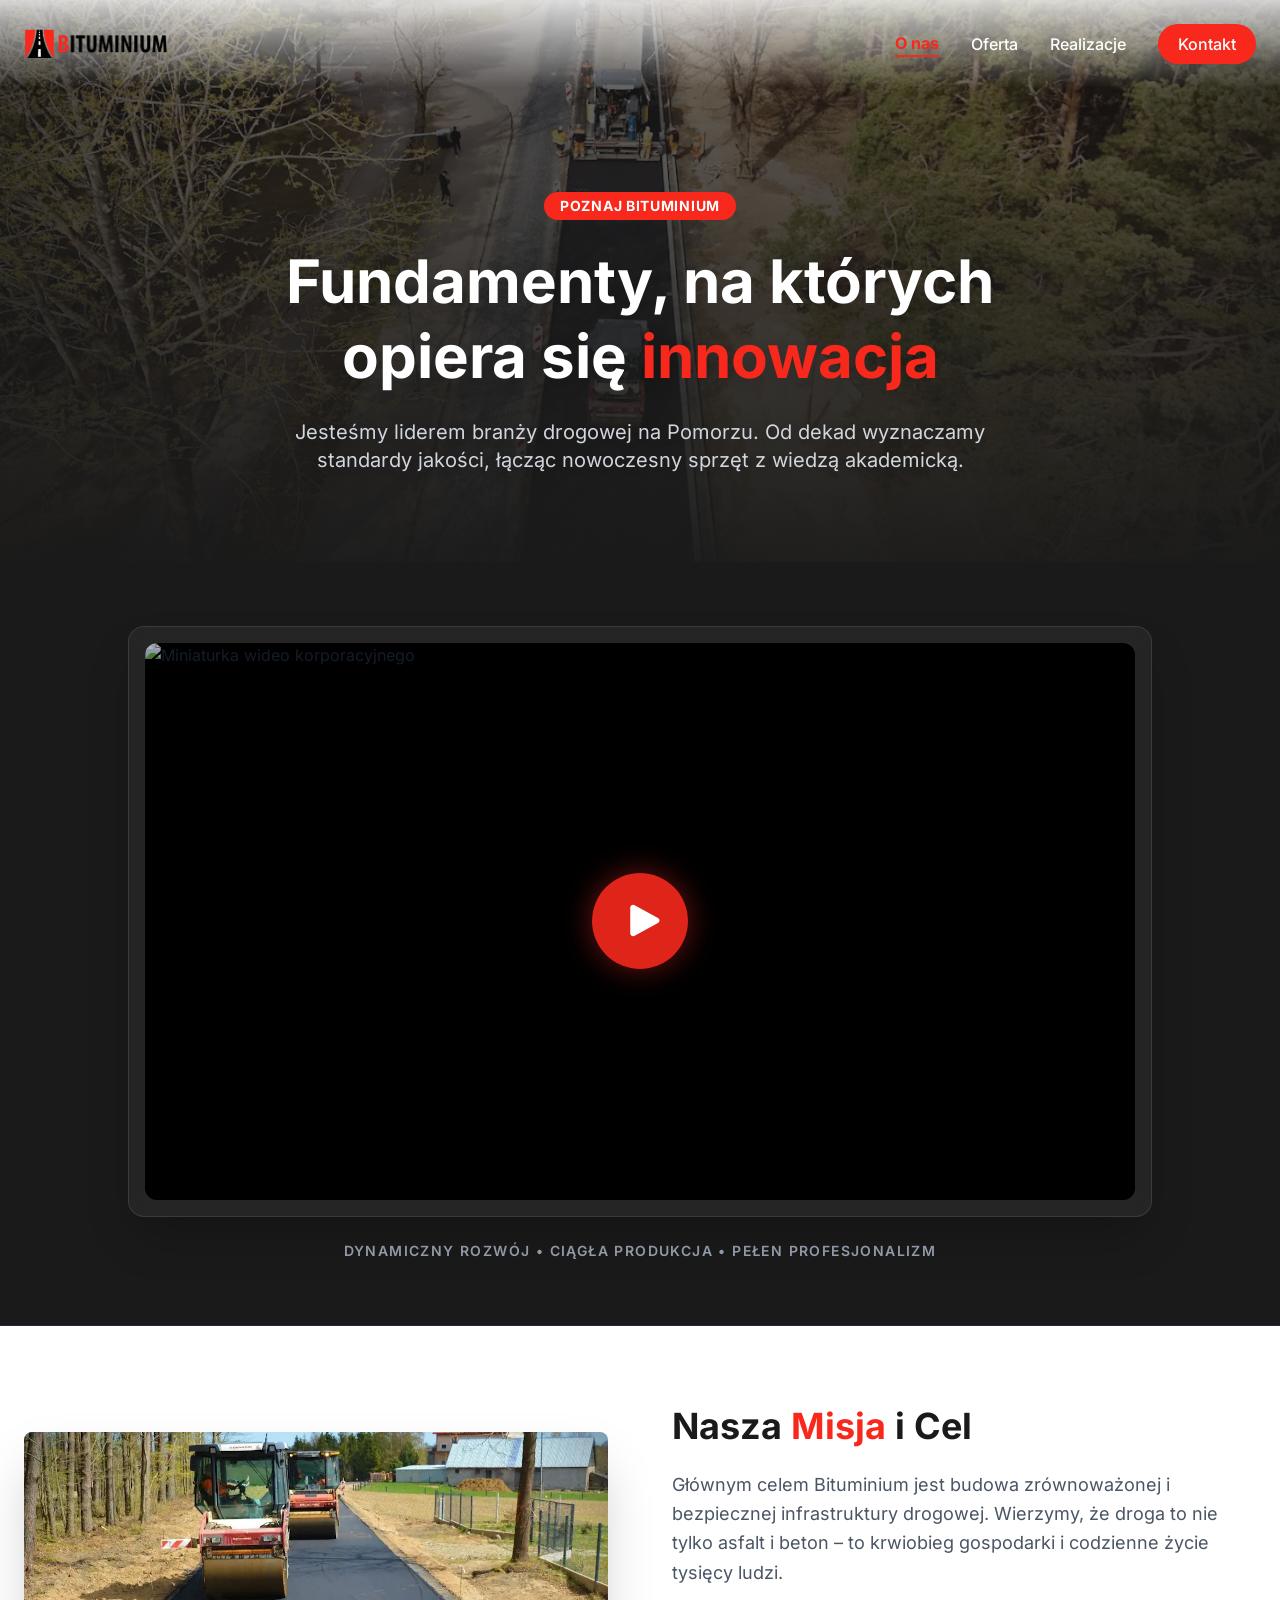
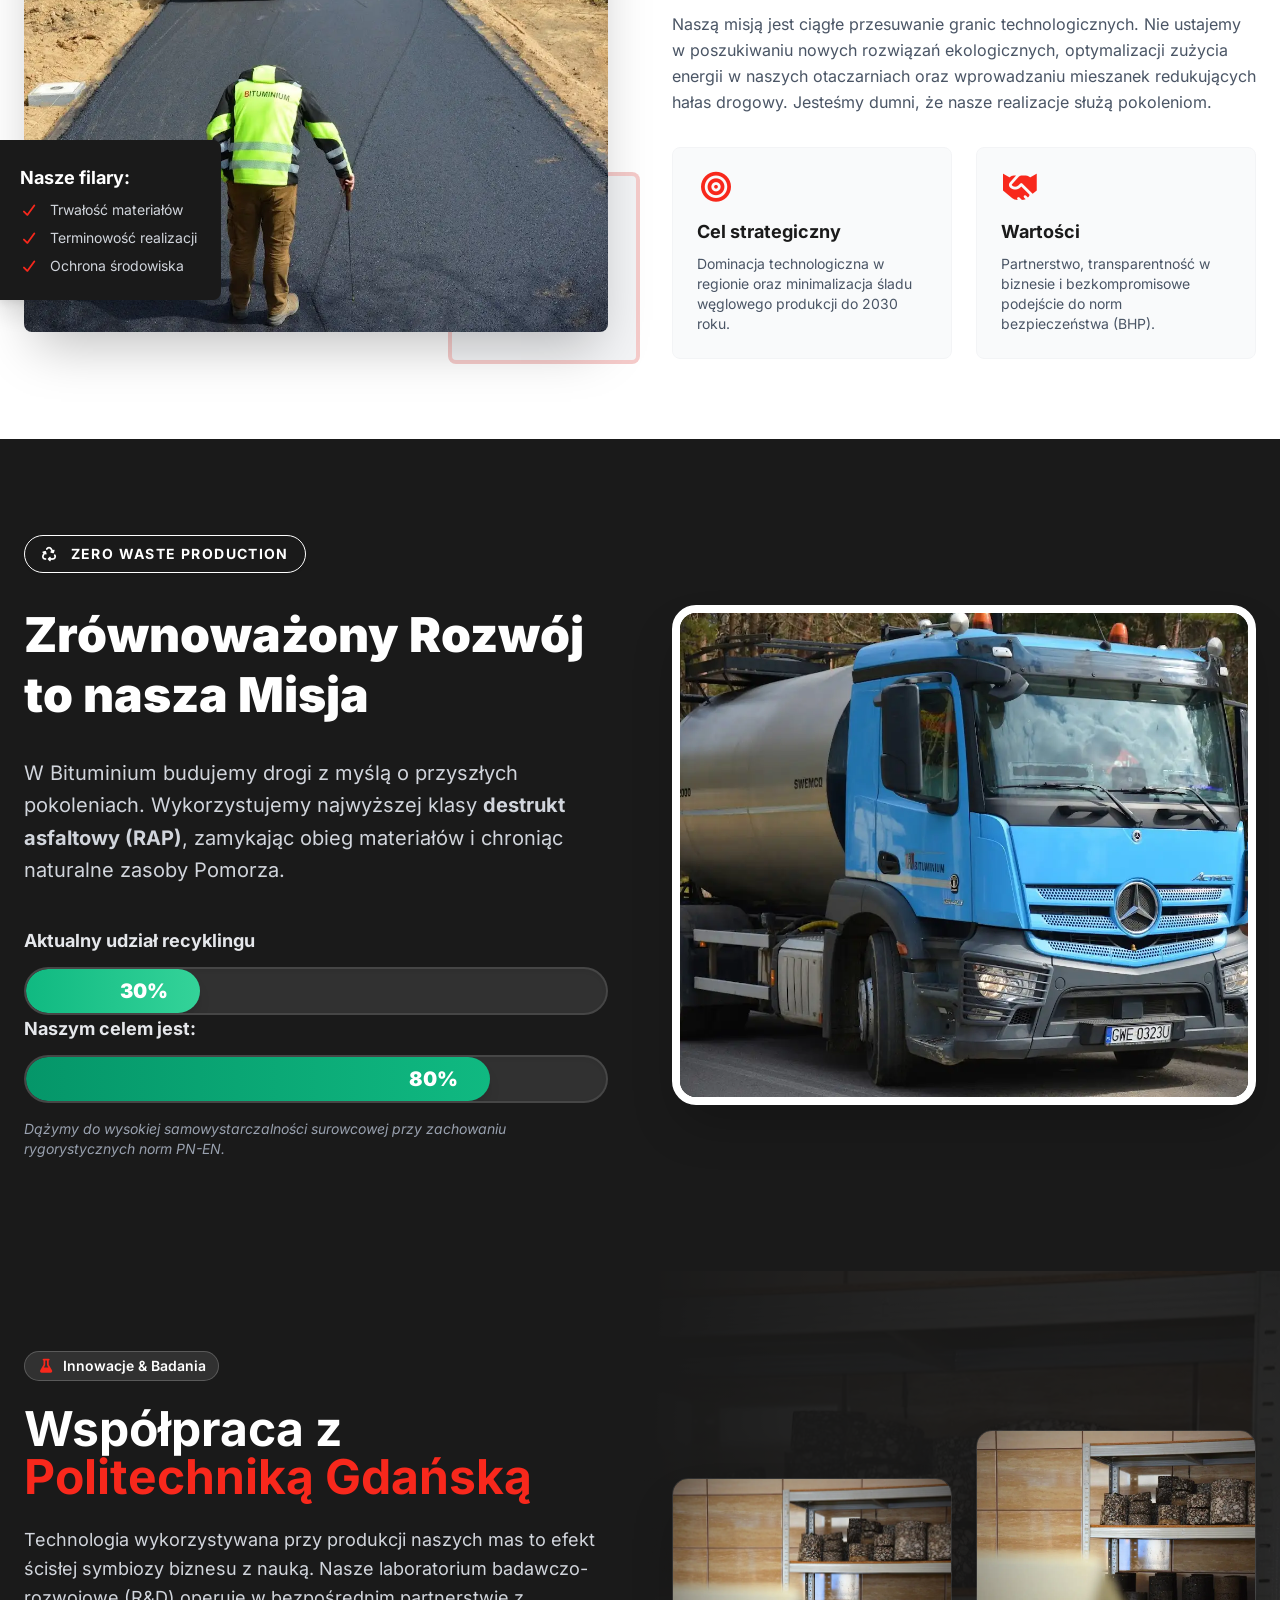
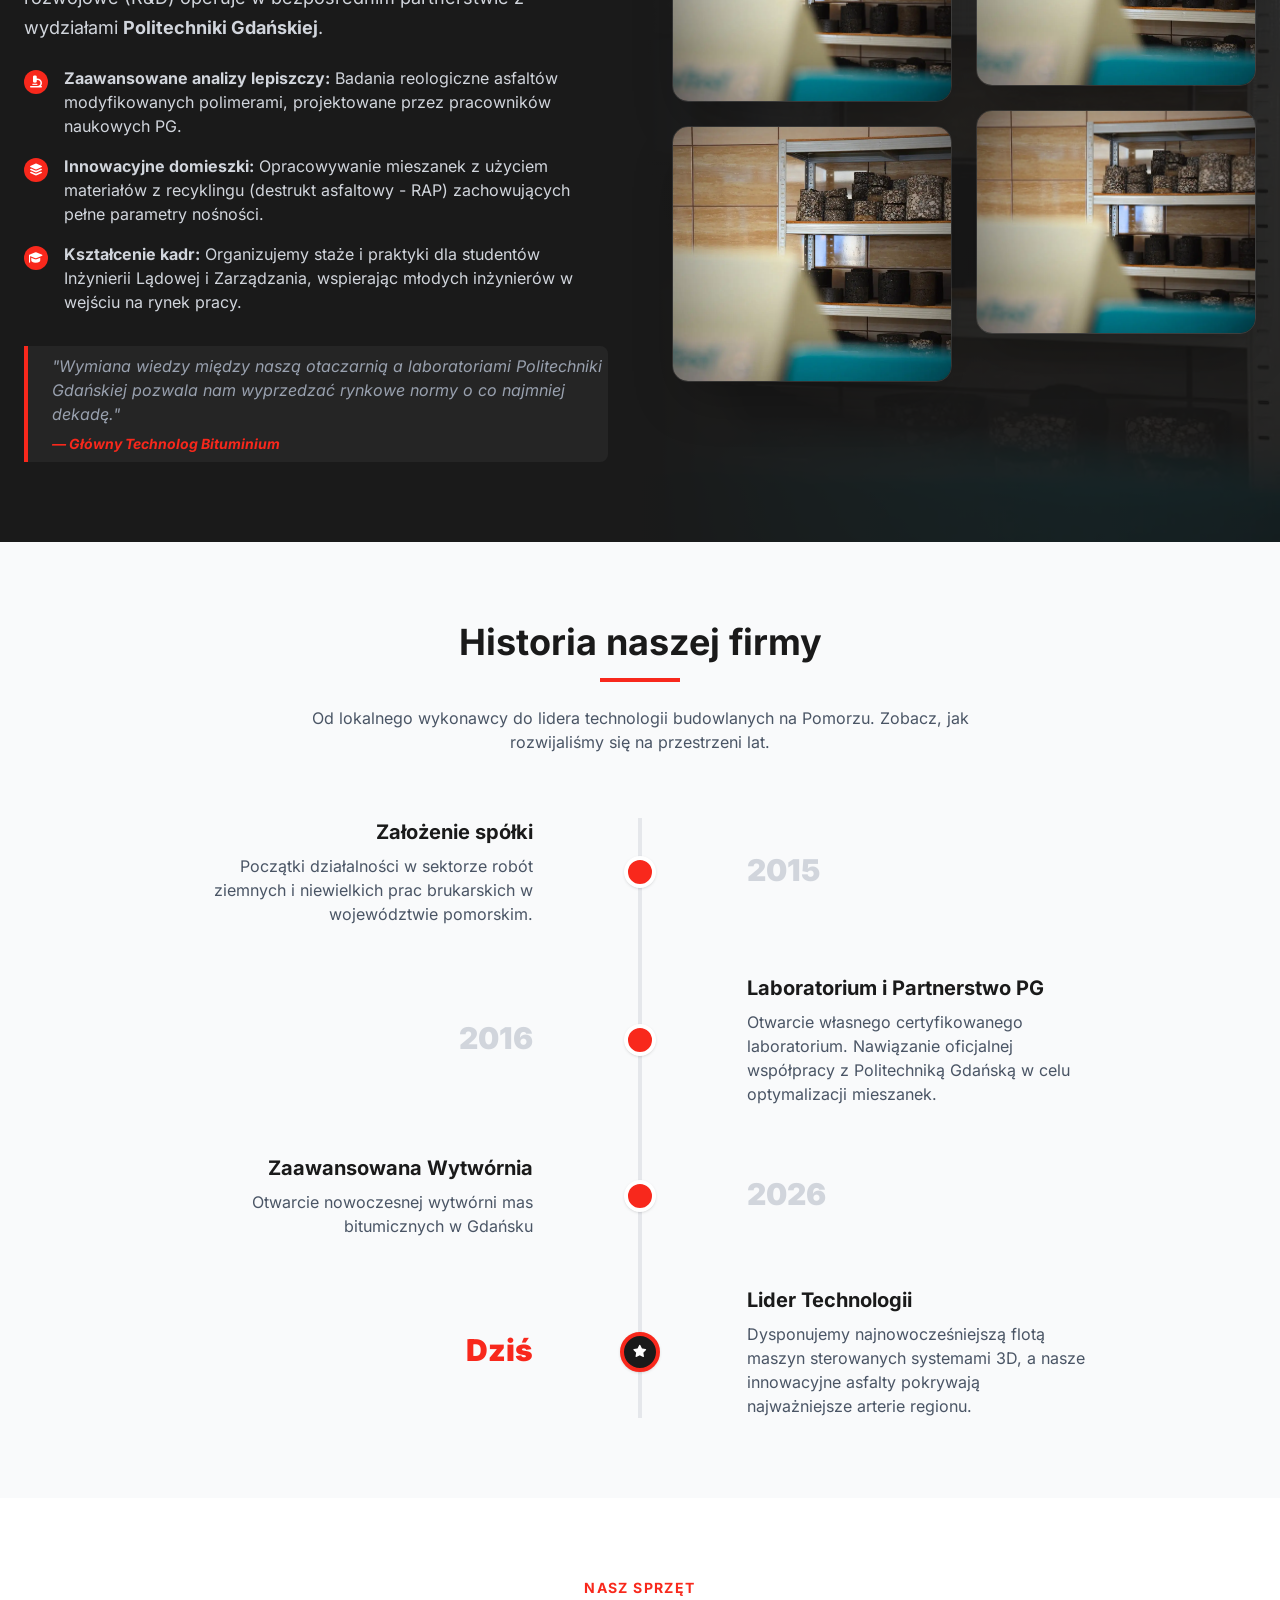
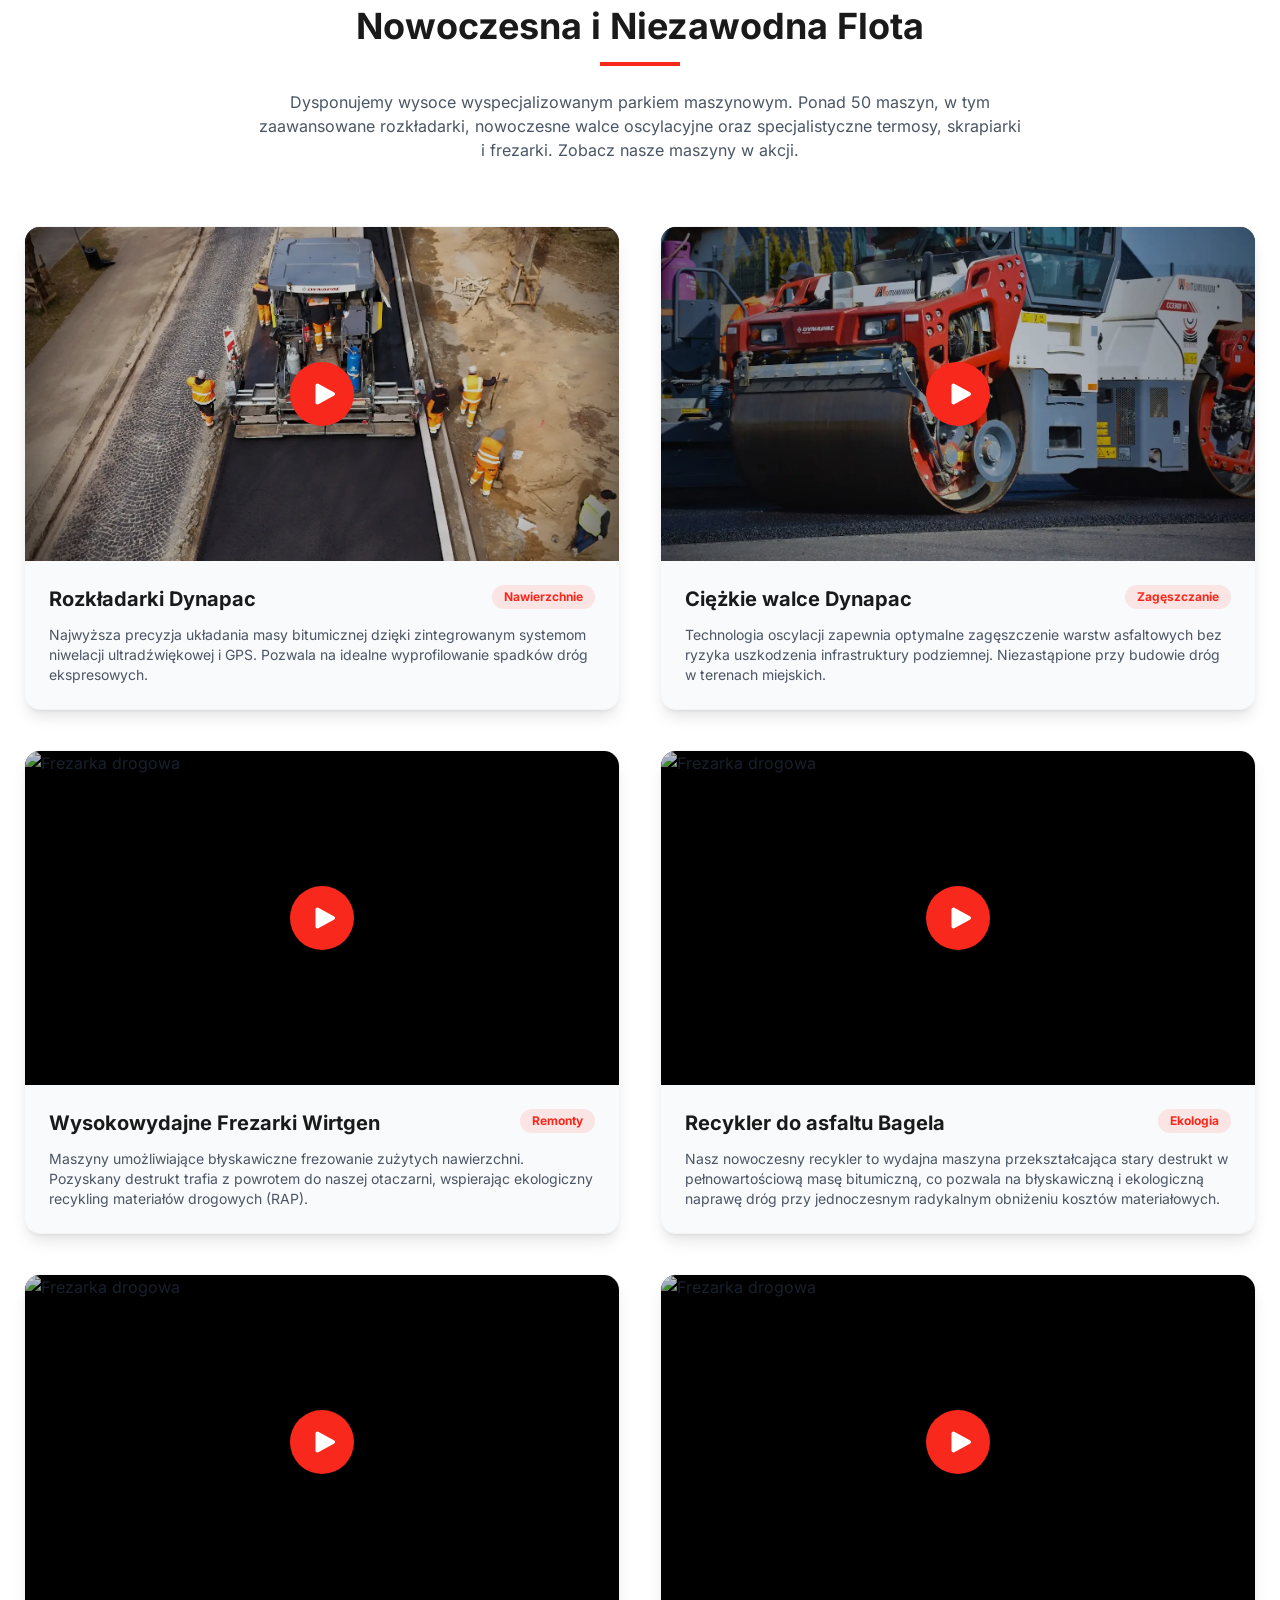
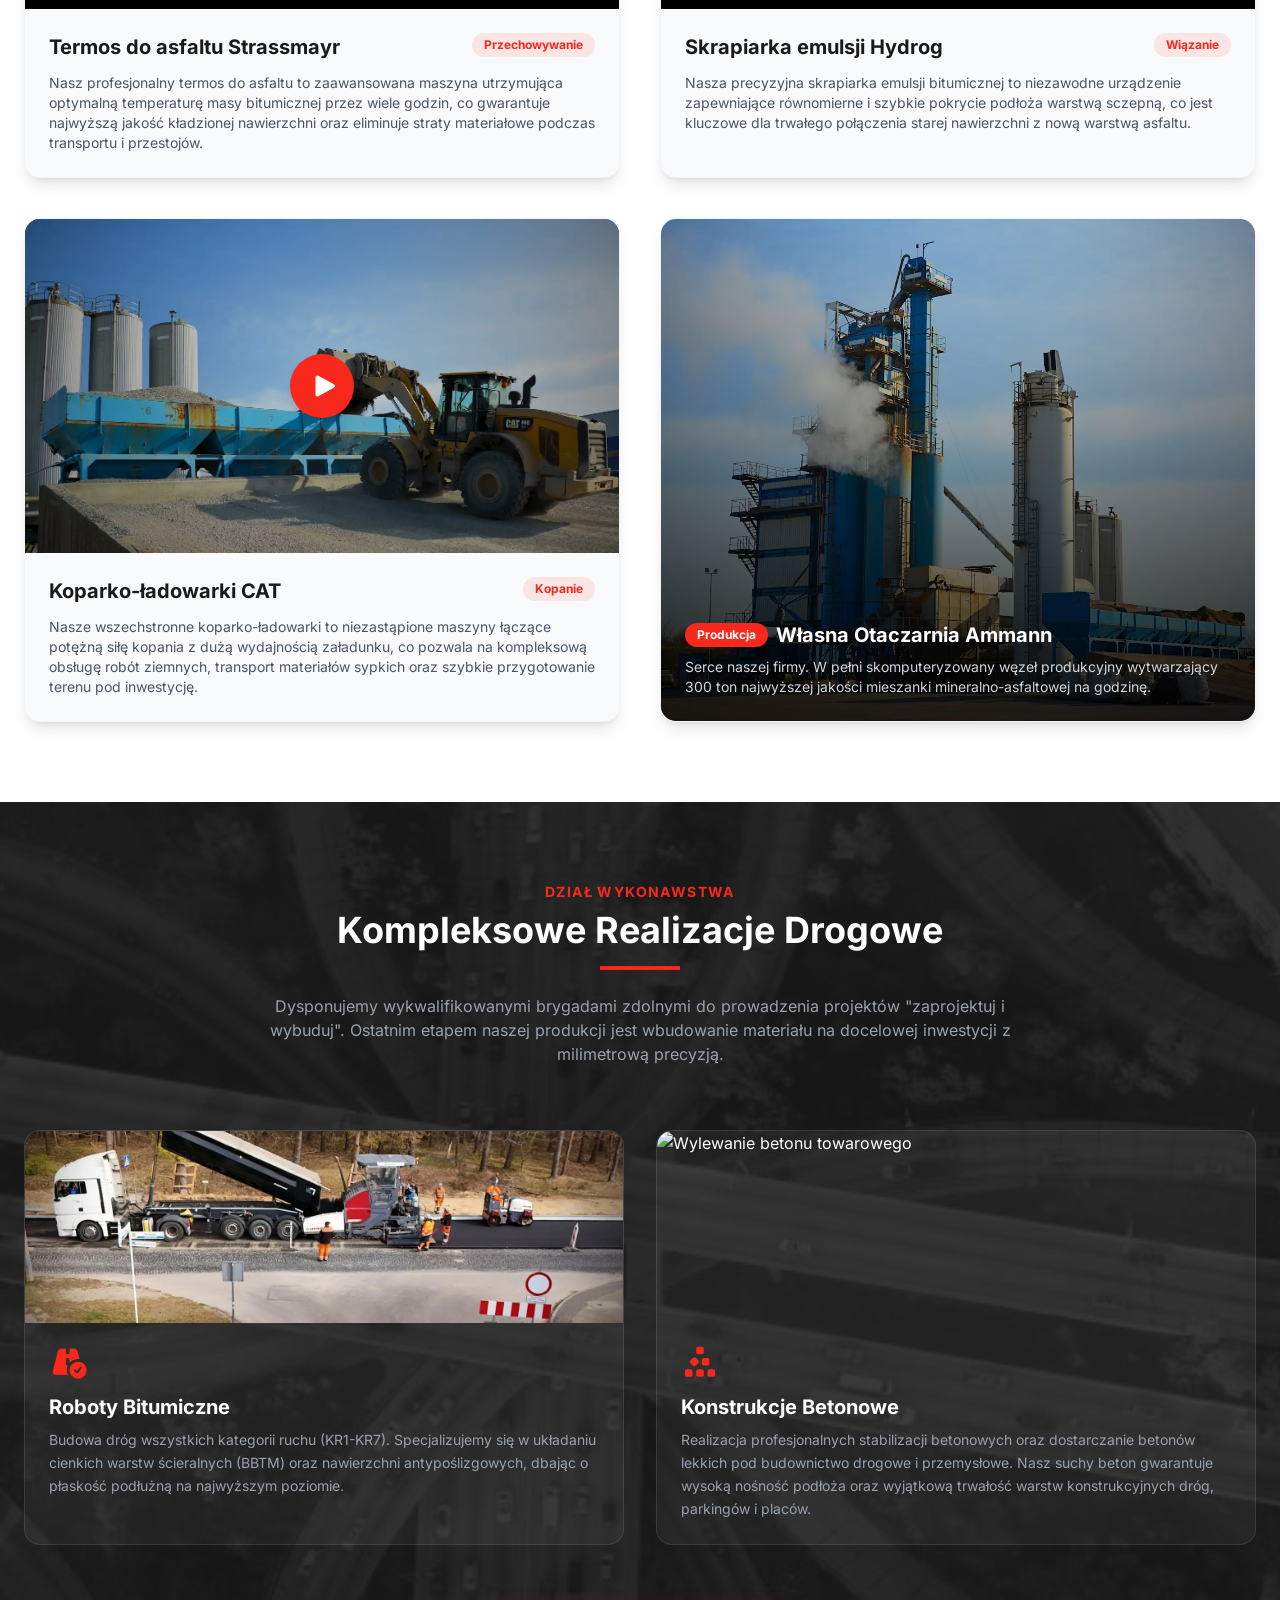
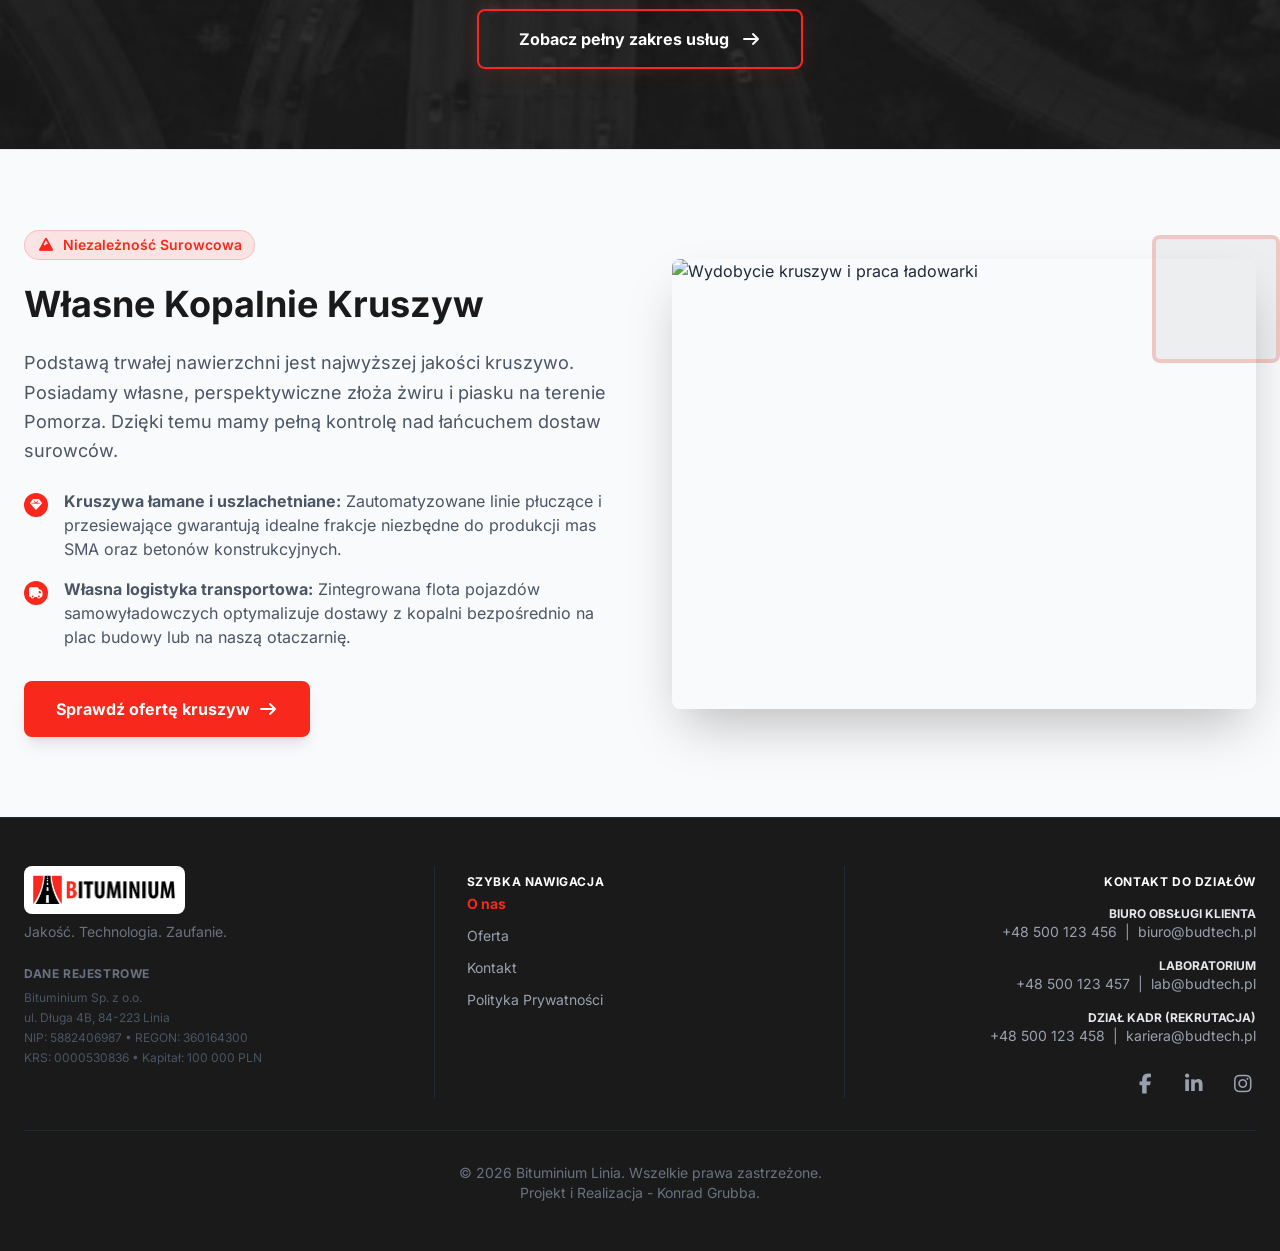
==== commit b79f228f: "Add files via upload" ====
--- a/about.html
+++ b/about.html
@@ -34,7 +34,7 @@
         class="fixed w-full z-50 transition-all duration-300 bg-gradient-to-b from-white/80 to-transparent text-white py-6">
         <div class="container mx-auto px-6 flex justify-between items-center">
             <a href="index.html" class="flex items-center">
-                <img src="Assets/Images/logo.png" alt="Bituminium" class="h-8 w-auto object-contain">
+                <img src="Assets/Images/logo.webp" alt="Bituminium" class="h-8 w-auto object-contain">
             </a>
 
             <!-- Desktop Menu -->
@@ -77,7 +77,7 @@
         class="relative pt-32 pb-20 lg:pt-48 lg:pb-32 flex items-center justify-center text-center px-6 overflow-hidden bg-brand-black">
         <!-- Background Image with Overlay -->
         <div class="absolute inset-0 w-full h-full z-0">
-            <img src="Assets/Images/budynki.jpg" alt="Budowa drogi" class="object-cover w-full h-full opacity-40">
+            <img src="Assets/Images/about_hero.webp" alt="Budowa drogi" class="object-cover w-full h-full opacity-40">
             <div class="absolute inset-0 bg-gradient-to-t from-brand-black via-brand-black/60 to-transparent z-10">
             </div>
         </div>
@@ -104,7 +104,7 @@
                 <!-- 16:9 Responsive Video Container with Thumbnail -->
                 <div class="relative w-full overflow-hidden rounded-xl pt-[56.25%] bg-black cursor-pointer group"
                     onclick="loadVideo(this, 'https://www.youtube.com/embed/Pn28L7iglq0?si=2M1fNhFMRbNWjiaP?autoplay=1&rel=0')">
-                    <img src="Assets/Images/robotnik.jpg" alt="Miniaturka wideo korporacyjnego"
+                    <img src="Assets/Images/about_video.webp" alt="Miniaturka wideo korporacyjnego"
                         class="absolute top-0 left-0 w-full h-full object-cover opacity-70 group-hover:opacity-50 transition duration-500 group-hover:scale-105">
 
                     <div class="absolute inset-0 flex items-center justify-center z-10">
@@ -127,7 +127,7 @@
                 <!-- Wizualizacja -->
                 <div class="lg:w-1/2 w-full fade-in-section">
                     <div class="relative">
-                        <img src="https://images.unsplash.com/photo-1503387762-592deb58ef4e?q=80&w=1000&auto=format&fit=crop"
+                        <img src="Assets/Images/about_mission.webp"
                             alt="Wizja i planowanie inwestycji"
                             class="rounded-lg shadow-2xl w-full object-cover h-[500px]">
                         <div
@@ -183,9 +183,9 @@
 
     <!-- Ekologia i Recykling (Wizualnie Odświeżona) -->
     <section class="py-24 relative overflow-hidden bg-brand-black">
-        <!-- Parallax Background: eco.jpg -->
+        <!-- Parallax Background -->
         <div class="absolute inset-0 z-0 pointer-events-none"
-            style="background-image: url('Assets/Images/eco.jpg'); background-attachment: fixed; background-size: cover; background-position: center; background-repeat: no-repeat; opacity: 1;">
+            style="background-image: url('Assets/Images/about_eco_background.webp'); background-attachment: fixed; background-size: cover; background-position: center; background-repeat: no-repeat; opacity: 1;">
         </div>
 
         <!-- Overlay dla czytelności z lekkim zielonym zafarbem -->
@@ -197,7 +197,7 @@
                 <div class="lg:w-1/2 w-full fade-in-section">
                     <div class="relative group">
                         <!-- Nowe zdjęcie: Maszyny ekologiczne (Unsplash) -->
-                        <img src="Assets/Images/recycling.jpg" alt="Nowoczesne i ekologiczne maszyny drogowe"
+                        <img src="Assets/Images/about_eco.webp" alt="Nowoczesne i ekologiczne maszyny drogowe"
                             class="rounded-3xl shadow-2xl w-full object-cover h-[500px] border-8 border-white transform group-hover:scale-[1.03] transition duration-700">
 
                         <!-- Overlay informacyjny -->
@@ -278,7 +278,7 @@
     <section class="py-20 relative bg-brand-black overflow-hidden text-white">
         <!-- Tło -->
         <div class="absolute inset-0 z-0 opacity-20 pointer-events-none">
-            <img src="https://images.unsplash.com/photo-1581093458791-9f3c3900df4b?q=80&w=2000&auto=format&fit=crop"
+            <img src="Assets/Images/about_lab_background.webp"
                 class="w-full h-full object-cover mix-blend-overlay" alt="Laboratorium badawcze">
             <div class="absolute inset-0 bg-gradient-to-r from-brand-black via-brand-black to-transparent"></div>
         </div>
@@ -341,19 +341,19 @@
                     <div class="grid grid-cols-2 gap-4 sm:gap-6 items-center">
                         <!-- Lewa kolumna (obniżona) -->
                         <div class="flex flex-col gap-4 sm:gap-6 pt-8 sm:pt-12">
-                            <img src="https://images.unsplash.com/photo-1581093450021-4a7360e9a6b5?q=80&w=600&auto=format&fit=crop"
+                            <img src="Assets/Images/about_lab1.webp"
                                 alt="Praca w laboratorium"
                                 class="rounded-2xl shadow-2xl h-40 sm:h-56 object-cover w-full border border-white/10 transition-transform duration-500 hover:scale-105">
-                            <img src="https://images.unsplash.com/photo-1532094349884-543bc11b234d?q=80&w=600&auto=format&fit=crop"
+                            <img src="Assets/Images/about_lab2.webp"
                                 alt="Badania laboratoryjne"
                                 class="rounded-2xl shadow-2xl h-48 sm:h-64 object-cover w-full border border-white/10 transition-transform duration-500 hover:scale-105">
                         </div>
                         <!-- Prawa kolumna (podniesiona) -->
                         <div class="flex flex-col gap-4 sm:gap-6 pb-8 sm:pb-12">
-                            <img src="https://images.unsplash.com/photo-1579154204601-01588f351e67?q=80&w=600&auto=format&fit=crop"
+                            <img src="Assets/Images/about_lab3.webp"
                                 alt="Sprzęt pomiarowy"
                                 class="rounded-2xl shadow-2xl h-48 sm:h-64 object-cover w-full border border-white/10 transition-transform duration-500 hover:scale-105">
-                            <img src="https://images.unsplash.com/photo-1581093588401-fbb62a02f120?q=80&w=600&auto=format&fit=crop"
+                            <img src="Assets/Images/about_lab4.webp"
                                 alt="Analiza danych na PG"
                                 class="rounded-2xl shadow-2xl h-40 sm:h-56 object-cover w-full border border-white/10 transition-transform duration-500 hover:scale-105">
                         </div>
@@ -480,7 +480,7 @@
                 <div class="bg-gray-50 rounded-2xl overflow-hidden shadow-lg border border-gray-100 fade-in-section">
                     <div class="relative w-full overflow-hidden pt-[56.25%] bg-black cursor-pointer group"
                         onclick="loadVideo(this, 'https://www.youtube.com/embed/Pn28L7iglq0?si=2M1fNhFMRbNWjiaP')">
-                        <img src="Assets/Images/asfaltowka.jpg" alt="Rozściełacz Vögele"
+                        <img src="Assets/Images/about_rozkladarka.webp" alt="Rozściełacz Vögele"
                             class="absolute top-0 left-0 w-full h-full object-cover opacity-80 group-hover:opacity-60 transition duration-500 group-hover:scale-105">
                         <div class="absolute inset-0 flex items-center justify-center z-10">
                             <div
@@ -507,7 +507,7 @@
                     class="bg-gray-50 rounded-2xl overflow-hidden shadow-lg border border-gray-100 fade-in-section delay-100">
                     <div class="relative w-full overflow-hidden pt-[56.25%] bg-black cursor-pointer group"
                         onclick="loadVideo(this, 'https://www.youtube.com/embed/Pn28L7iglq0?si=2M1fNhFMRbNWjiaP')">
-                        <img src="Assets/Images/walec.jpg" alt="Walec drogowy"
+                        <img src="Assets/Images/about_walec.webp" alt="Walec drogowy"
                             class="absolute top-0 left-0 w-full h-full object-cover opacity-80 group-hover:opacity-60 transition duration-500 group-hover:scale-105">
                         <div class="absolute inset-0 flex items-center justify-center z-10">
                             <div
@@ -533,7 +533,7 @@
                 <div class="bg-gray-50 rounded-2xl overflow-hidden shadow-lg border border-gray-100 fade-in-section">
                     <div class="relative w-full overflow-hidden pt-[56.25%] bg-black cursor-pointer group"
                         onclick="loadVideo(this, 'https://www.youtube.com/embed/Pn28L7iglq0?si=2M1fNhFMRbNWjiaP')">
-                        <img src="Assets/Images/wywrotka.jpg" alt="Frezarka drogowa"
+                        <img src="Assets/Images/about_frezarka.webp " alt="Frezarka drogowa"
                             class="absolute top-0 left-0 w-full h-full object-cover opacity-80 group-hover:opacity-60 transition duration-500 group-hover:scale-105">
                         <div class="absolute inset-0 flex items-center justify-center z-10">
                             <div
@@ -560,7 +560,7 @@
                 <div class="bg-gray-50 rounded-2xl overflow-hidden shadow-lg border border-gray-100 fade-in-section">
                     <div class="relative w-full overflow-hidden pt-[56.25%] bg-black cursor-pointer group"
                         onclick="loadVideo(this, 'https://www.youtube.com/embed/Pn28L7iglq0?si=2M1fNhFMRbNWjiaP')">
-                        <img src="Assets/Images/wywrotka.jpg" alt="Frezarka drogowa"
+                        <img src="Assets/Images/about_recykler.webp" alt="Frezarka drogowa"
                             class="absolute top-0 left-0 w-full h-full object-cover opacity-80 group-hover:opacity-60 transition duration-500 group-hover:scale-105">
                         <div class="absolute inset-0 flex items-center justify-center z-10">
                             <div
@@ -587,7 +587,7 @@
                 <div class="bg-gray-50 rounded-2xl overflow-hidden shadow-lg border border-gray-100 fade-in-section">
                     <div class="relative w-full overflow-hidden pt-[56.25%] bg-black cursor-pointer group"
                         onclick="loadVideo(this, 'https://www.youtube.com/embed/Pn28L7iglq0?si=2M1fNhFMRbNWjiaP')">
-                        <img src="Assets/Images/wywrotka.jpg" alt="Frezarka drogowa"
+                        <img src="Assets/Images/about_termos.webp" alt="Frezarka drogowa"
                             class="absolute top-0 left-0 w-full h-full object-cover opacity-80 group-hover:opacity-60 transition duration-500 group-hover:scale-105">
                         <div class="absolute inset-0 flex items-center justify-center z-10">
                             <div
@@ -614,7 +614,7 @@
                 <div class="bg-gray-50 rounded-2xl overflow-hidden shadow-lg border border-gray-100 fade-in-section">
                     <div class="relative w-full overflow-hidden pt-[56.25%] bg-black cursor-pointer group"
                         onclick="loadVideo(this, 'https://www.youtube.com/embed/Pn28L7iglq0?si=2M1fNhFMRbNWjiaP')">
-                        <img src="Assets/Images/wywrotka.jpg" alt="Frezarka drogowa"
+                        <img src="Assets/Images/about_skrapiarka.webp" alt="Frezarka drogowa"
                             class="absolute top-0 left-0 w-full h-full object-cover opacity-80 group-hover:opacity-60 transition duration-500 group-hover:scale-105">
                         <div class="absolute inset-0 flex items-center justify-center z-10">
                             <div
@@ -641,7 +641,7 @@
                 <div class="bg-gray-50 rounded-2xl overflow-hidden shadow-lg border border-gray-100 fade-in-section">
                     <div class="relative w-full overflow-hidden pt-[56.25%] bg-black cursor-pointer group"
                         onclick="loadVideo(this, 'https://www.youtube.com/embed/Pn28L7iglq0?si=2M1fNhFMRbNWjiaP')">
-                        <img src="Assets/Images/wywrotka.jpg" alt="Frezarka drogowa"
+                        <img src="Assets/Images/about_koparka.webp" alt="Frezarka drogowa"
                             class="absolute top-0 left-0 w-full h-full object-cover opacity-80 group-hover:opacity-60 transition duration-500 group-hover:scale-105">
                         <div class="absolute inset-0 flex items-center justify-center z-10">
                             <div
@@ -668,7 +668,7 @@
                 <div
                     class="bg-gray-50 rounded-2xl overflow-hidden shadow-lg border border-gray-100 fade-in-section delay-100 flex flex-col">
                     <div class="relative h-full min-h-[250px] overflow-hidden group">
-                        <img src="Assets/Images/robota.jpg" alt="Otaczarnia mas bitumicznych"
+                        <img src="Assets/Images/about_otoczarnia.webp" alt="Otaczarnia mas bitumicznych"
                             class="w-full h-full object-cover transform group-hover:scale-105 transition duration-700">
                         <div class="absolute inset-0 bg-gradient-to-t from-black/80 to-transparent flex items-end p-6">
                             <div class="text-white">
@@ -693,7 +693,7 @@
     <section class="py-20 relative bg-brand-black text-white overflow-hidden">
         <!-- Tło Teksturowe -->
         <div class="absolute inset-0 z-0 opacity-10 pointer-events-none">
-            <img src="https://images.unsplash.com/photo-1621252179027-94459d27d3ee?q=80&w=2000&auto=format&fit=crop"
+            <img src="Assets/Images/about_service_background.webp"
                 class="w-full h-full object-cover grayscale" alt="Tekstura asfaltu">
         </div>
 
@@ -716,7 +716,7 @@
                 <div
                     class="bg-white/5 border border-white/10 rounded-2xl overflow-hidden hover:bg-white/10 transition duration-300 fade-in-section group">
                     <div class="h-48 overflow-hidden relative">
-                        <img src="https://images.unsplash.com/photo-1545459720-aac8509eb02c?q=80&w=1000&auto=format&fit=crop"
+                        <img src="Assets/Images/about_service_asfalt.webp"
                             alt="Układanie nawierzchni asfaltowej"
                             class="w-full h-full object-cover transform group-hover:scale-110 transition duration-500">
                     </div>
@@ -735,7 +735,7 @@
                 <div
                     class="bg-white/5 border border-white/10 rounded-2xl overflow-hidden hover:bg-white/10 transition duration-300 fade-in-section delay-100 group">
                     <div class="h-48 overflow-hidden relative">
-                        <img src="https://images.unsplash.com/photo-1589939705384-5185137a7f0f?q=80&w=1000&auto=format&fit=crop"
+                        <img src="Assets/Images/about_service_beton.webp"
                             alt="Wylewanie betonu towarowego"
                             class="w-full h-full object-cover transform group-hover:scale-110 transition duration-500">
                     </div>
@@ -770,7 +770,7 @@
                 <!-- Wizualizacja -->
                 <div class="lg:w-1/2 w-full fade-in-section">
                     <div class="relative">
-                        <img src="https://images.unsplash.com/photo-1541888946425-d81bb19240f5?q=80&w=1000&auto=format&fit=crop"
+                        <img src="Assets/Images/about_kruszywa.webp"
                             alt="Wydobycie kruszyw i praca ładowarki"
                             class="rounded-lg shadow-2xl w-full object-cover h-[450px]">
                         <div
@@ -832,7 +832,7 @@
                 <div
                     class="flex flex-col items-center md:items-start text-center md:text-left md:border-r border-gray-800 md:pr-8">
                     <a href="index.html" class="inline-block mb-2 bg-white rounded-lg p-2">
-                        <img src="Assets/Images/logo.png" alt="Bituminium Sp. z o. o."
+                        <img src="Assets/Images/logo.webp" alt="Bituminium Sp. z o. o."
                             class="h-8 w-auto object-contain">
                     </a>
                     <p class="text-gray-500 text-sm mb-6">Jakość. Technologia. Zaufanie.</p>
